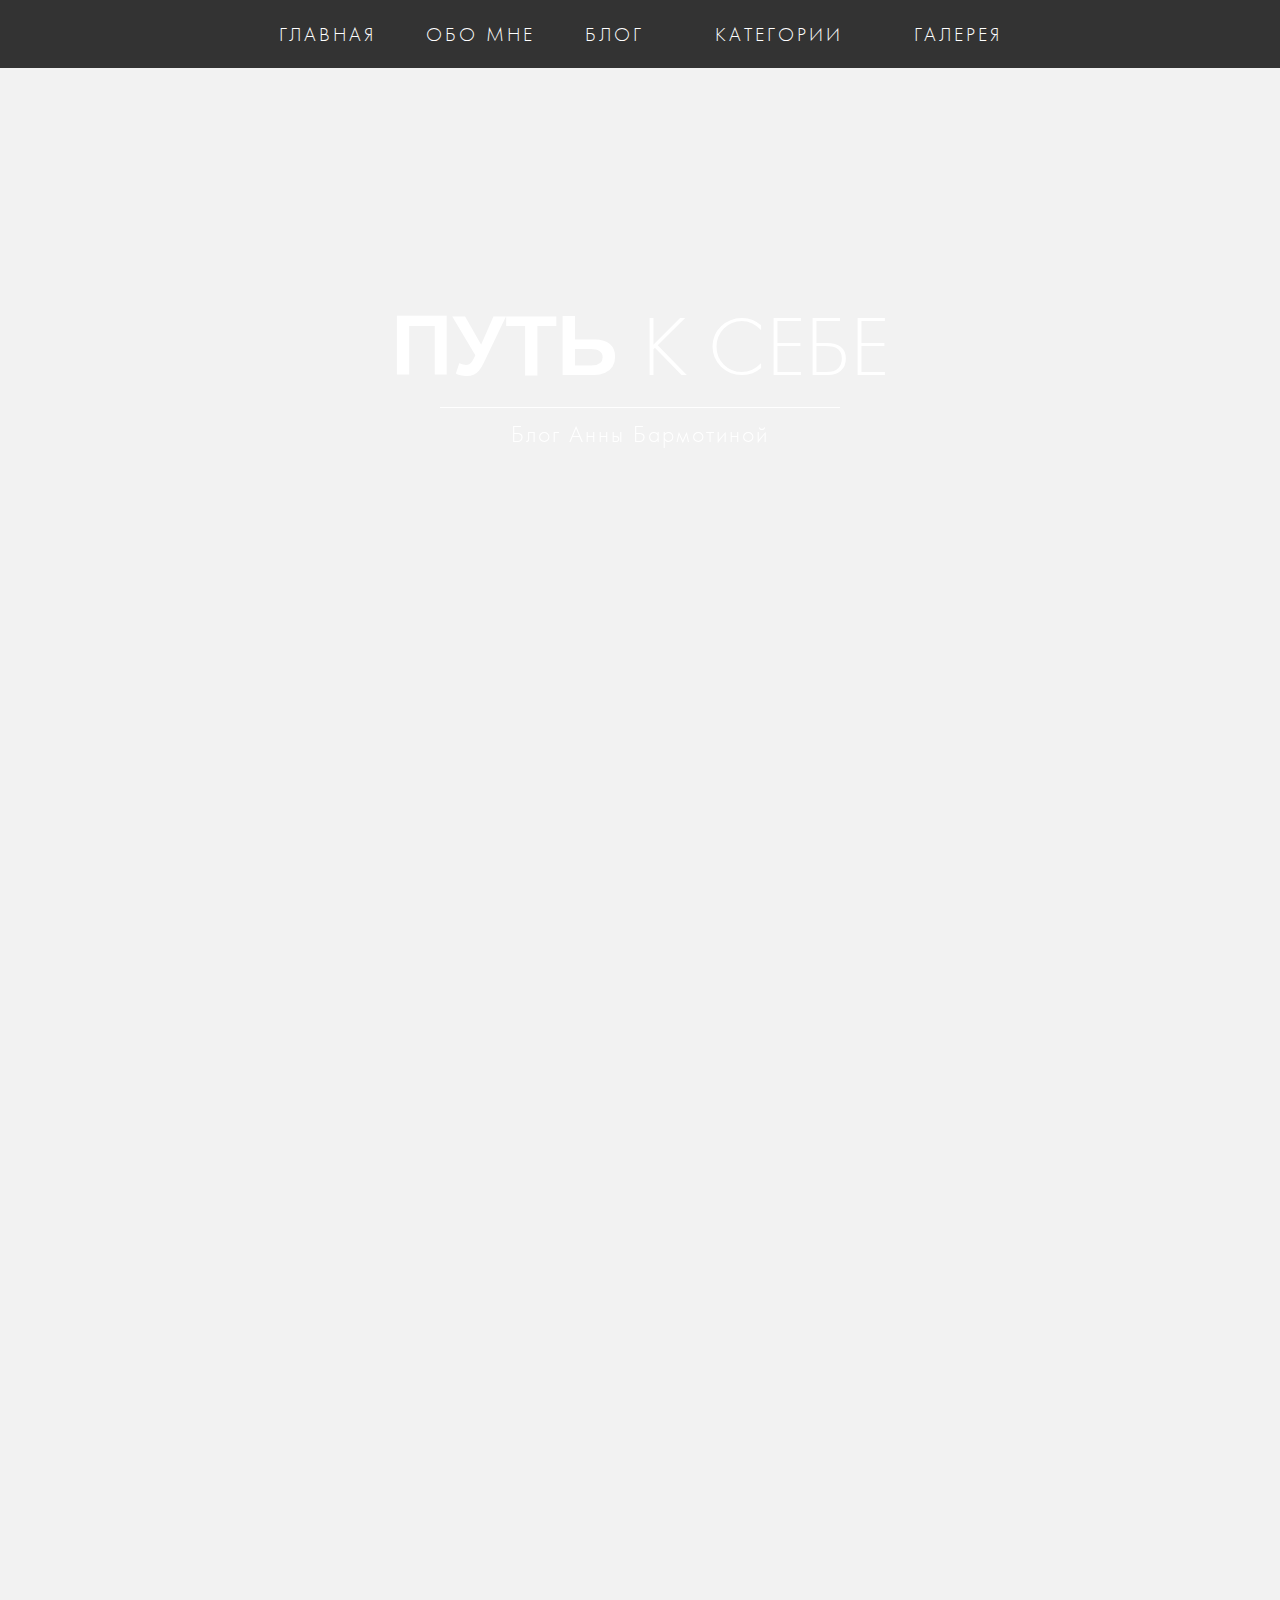
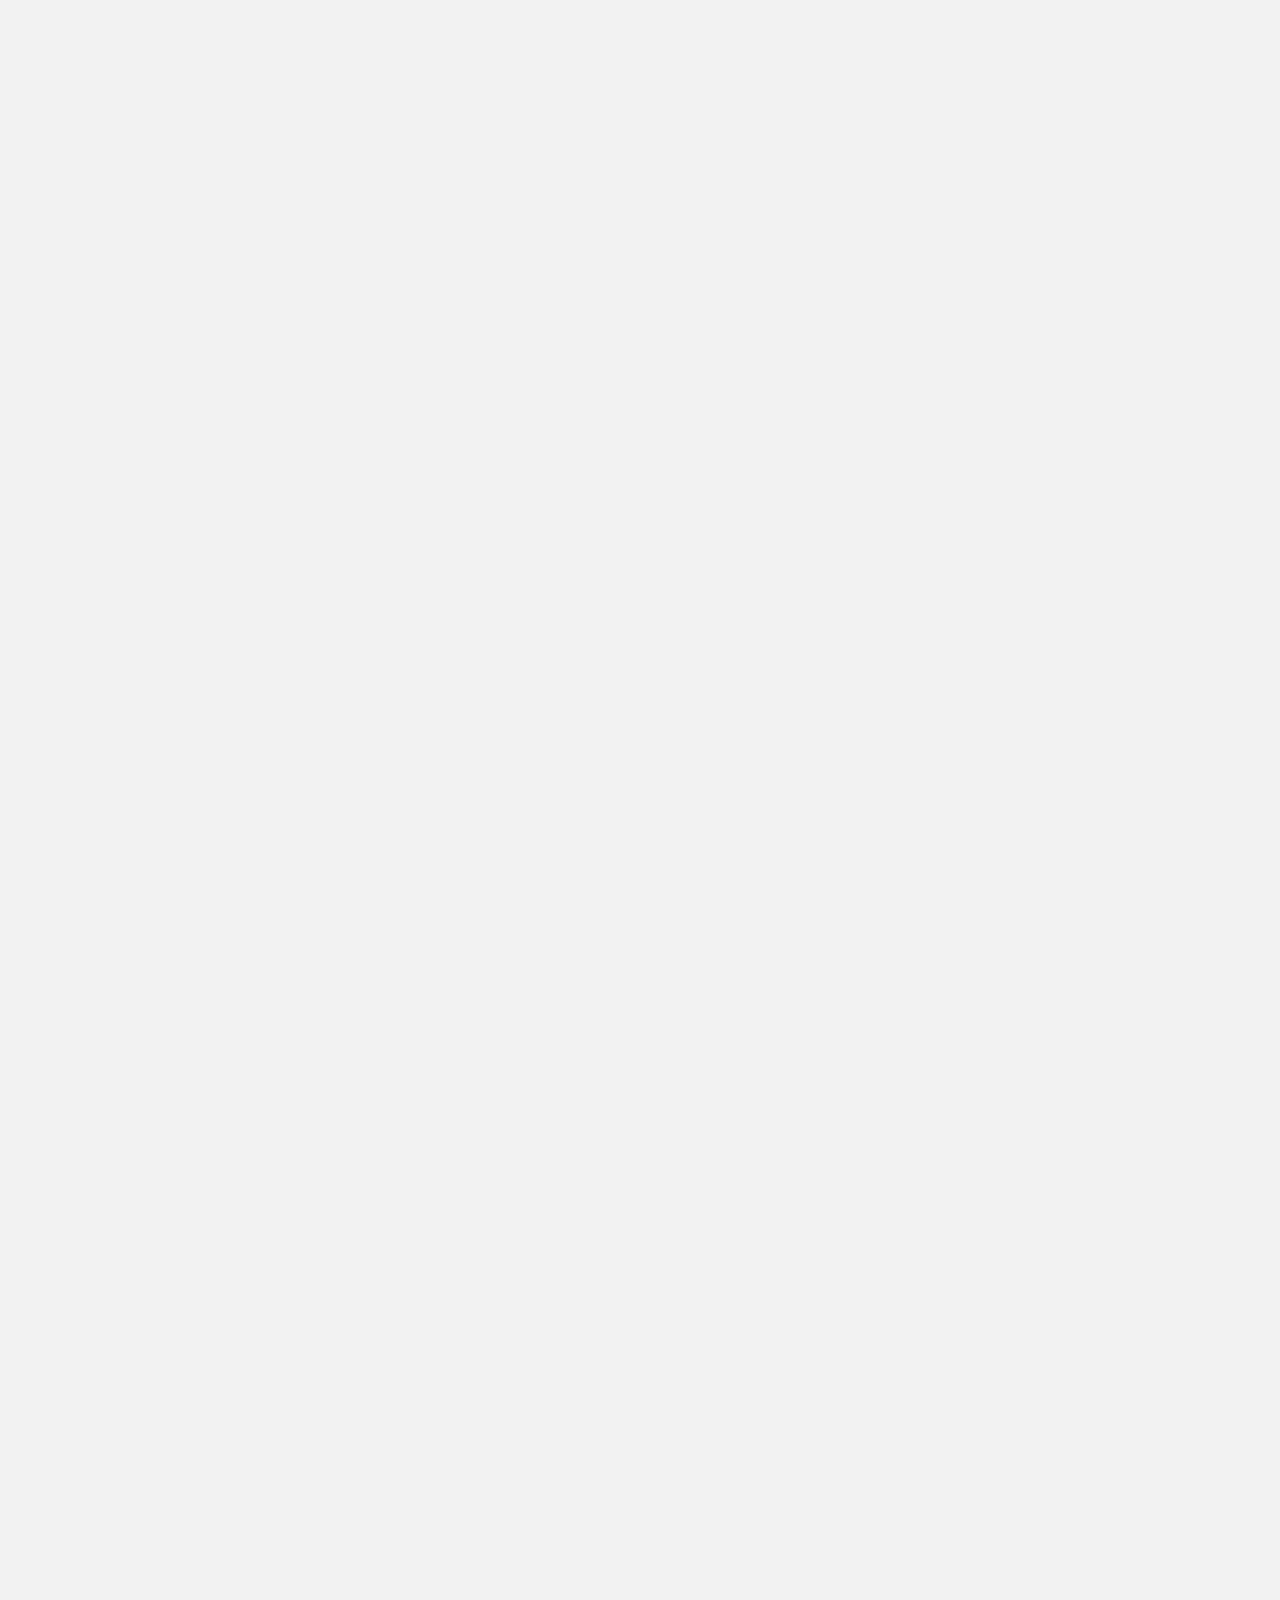
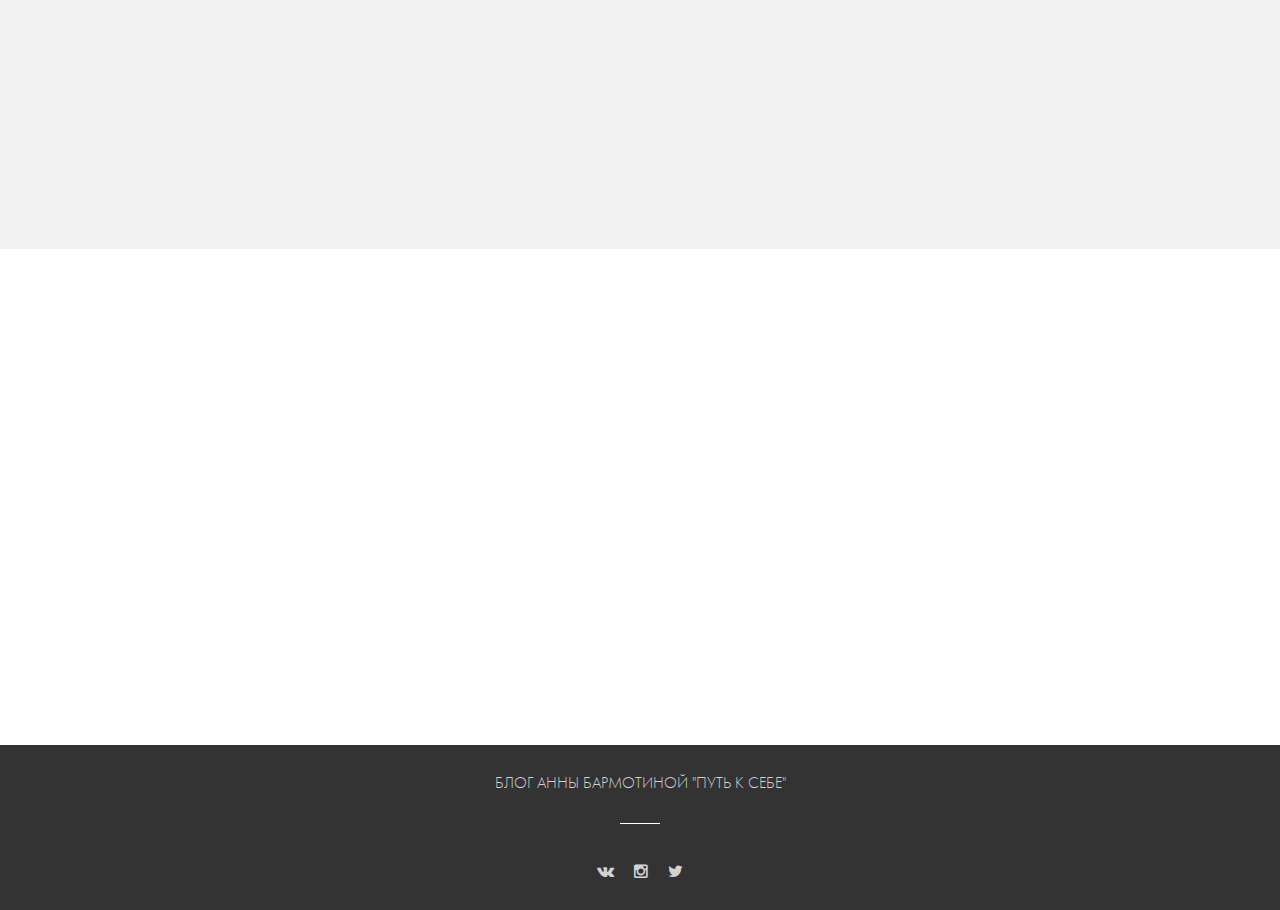
==== index.html @ 94f020ed "first" ====
<!DOCTYPE html>
<html>
<head>
    <title>RealEstate</title>
    <meta charset="utf-8">
    <meta name="viewport" content="width=device-width, initial-scale=1, maximum-scale=1">  
    <link href="stylesheets/styles.css" rel="stylesheet" media="screen"> 
    <link href="stylesheets/screen.css" rel="stylesheet" media="screen">  
    <link href="stylesheets/animate.css" rel="stylesheet" media="screen">
    <link href="stylesheets/font-awesome.min.css" rel="stylesheet" media="screen">
    <script src="javascripts/bootstrap.min.js"></script>
    <script src="http://ajax.googleapis.com/ajax/libs/jquery/1.7.2/jquery.min.js" type="text/javascript"></script>
    <script src="javascripts/wow.min.js" type="text/javascript"></script>
    <script>new WOW().init();</script>
</head>
    <body>
    <div>
        <ul class="slideshow">
            <li class="slideshow__slide" ><span>Изображаение 01</span></li>
            <li class="slideshow__slide" ><span>Изображаение 02</span></li>
            <li class="slideshow__slide" ><span>Изображаение 03</span></li>
        </ul>  
        <div class="intro">
            <p class="intro__siteName"><span>Путь </span> к себе</p>
            <div class="line"></div>
            <p class="intro__title">Блог Анны Бармотиной</p>   
            <div class="mainMenuWrap">
                <ul class="mainMenu">
                <li class="mainMenu__item"><a href="#">Главная</a></li>
                <li class="mainMenu__item"><a href="pages/about.html">Обо мне</a></li>
                <li class="mainMenu__item"><a href="pages/Blog.html">Блог</a></li>
                <li class="mainMenu__item"><a href="pages/Categories.html">Категории</a>
                    <ul>
                        <li><a href="#">Фильмы</a></li>
                        <li><a href="#">Стихотворения</a></li>
                        <li><a href="#">Размышления</a></li>
                    </ul>
                </li>
                <li class="mainMenu__item"><a href="#">Галерея</a></li>
            </ul>
            </div>  
        </div>   
    </div>

    <div class="container">
        <div class = "offset"></div>
        <div class="row">
            <div class="col-md-12 ">
                <div class="postWrap wow fadeInUp effect1">
                   <div class="post">
                        <div class = "post__category"><a  href="">Фильмы</a></div> 
                        <h1 class="post__title">Близость</h1>   
                    </div>
                    <div class = "post__img"> <a href="#"><img src="images/img1.jpg" alt=""></a></div>  
                     <div class="post__preview">
                        <p>Близость.</p></br>
                        <p>Смотря на Натали Портман, вижу себя. Но фильм немного не об этом.</p></br>
                        <p>Четыре человека, пары, любовники. Никак не могут определиться и понять, а что от жизни нужно каждому. Кто кого любит, кто кого хочет.Все эти до боли смешанные чувства, потерянность. И такая большая глупость. </p>
                    </div>
                    <div class = "post__infowrap">
                       <div class ="post__info">
                            <p> <i class="fa fa-user "></i> Анна Бармотина</p>
                        </div>
                        <div class ="post__info">
                            <p> <i class="fa fa-calendar "></i> 4 апреля 2015</p>
                        </div>
                        <div class ="post__info">
                            <p> <i class="fa fa-comment-o "></i> 0 коментариев</p>
                        </div>
                        <div class="post__moreBtn">
                            <a href="#">Продолжение <i class="fa fa-arrow-circle-o-right"></i></a> 
                        </div>  
                    </div>
                    
                </div>
            </div>
        </div>
        <div class="row">
            <div class="col-md-12 ">
                <div class="postWrap wow fadeInUp effect1">
                   <div class="post">
                        <div class = "post__category"><a  href="">Фильмы</a></div> 
                        <h1 class="post__title">Виноваты звезды</h1>   
                    </div>
                    <div class = "post__img"> <a href="#"><img src="images/img2.jpg" alt=""></a></div>  
                     <div class="post__preview">
                        <p>Этот фильм, чтобы захлебнуться. От счастья, радости и слёз. </p></br>
                        <p>Очень редко за последнее время мне попадаются именно такие фильмы. Чтобы с огромной душой. Чтобы ты их каждый раз пересматривал взахлёб. «Виноваты звёзды» именно такой фильм.</p></br>                        
                    </div>
                    <div class = "post__infowrap">
                       <div class ="post__info">
                            <p> <i class="fa fa-user "></i> Анна Бармотина</p>
                        </div>
                        <div class ="post__info">
                            <p> <i class="fa fa-calendar "></i> 31 марта 2015</p>
                        </div>
                        <div class ="post__info">
                            <p> <i class="fa fa-comment-o "></i> 0 коментариев</p>
                        </div>
                        <div class="post__moreBtn">
                            <a href="#">Продолжение <i class="fa fa-arrow-circle-o-right"></i></a> 
                        </div>  
                    </div>
                    
                </div>
            </div>
        </div>

        <div class="row">
            <div class="col-md-6  ">
                <div class="postWrap wow fadeInLeft effect1">
                   <div class="post">
                        <div class = "post__category"><a  href="">Фильмы</a></div> 
                        <h1 class="post__title">На гребне волны</h1>   
                    </div>
                    <div class = "post__img"> <a href="#"><img class = "post__img_small" src="images/img3.jpg" alt=""></a></div>  
                     <div class="post__preview">
                        <p>Этот фильм мы пересматривали уже второй раз, хотя прошло очень мало времени с того момента, как мы ходили на него в кино. Но он так запал в душу.</p></br> 
                        <p>«На гребне волны».</p></br>                        
                    </div>
                    <div class = "post__infowrap">
                        <div class ="post__info">
                            <p> <i class="fa fa-calendar "></i> 29 марта 2015</p>
                        </div>
                        <div class="post__moreBtn">
                            <a href="#">Продолжение <i class="fa fa-arrow-circle-o-right"></i></a> 
                        </div> 
                    </div>
                    
                </div>
            </div>
            <div class="col-md-6 ">
                <div class="postWrap wow fadeInRight effect1">
                   <div class="post">
                        <div class = "post__category"><a  href="">Размышления</a></div> 
                        <h1 class="post__title">-</h1>   
                    </div>
                    <div class = "post__img"> <a href="#"><img class = "post__img_small" src="images/img4.jpg" alt=""></a></div>  
                     <div class="post__preview">
                        <p>Как можно жить и захлёбываться в этой грёбаной жизни? Как это может уложиться в голове?</p></br>
                        <p>Я сижу, и меня разрывает на части. Я на взводе. И меня могут выдать только бешеные глаза и трясущиеся руки. Не могу ни спать, ни просто сидеть на месте. Просто рвёт на части. </p></br>               
                    </div>
                    <div class = "post__infowrap">
                        <div class ="post__info">
                            <p> <i class="fa fa-calendar "></i> 28 марта 2015</p>
                        </div> 

                        <div class="post__moreBtn">
                            <a href="#">Продолжение <i class="fa fa-arrow-circle-o-right"></i></a> 
                        </div> 
                    </div>
                    
                </div>
            </div>
        </div>   
    </div>
    <div class="container-fluid">
        <div class="row" id = "sectionWhite">
            <div class ="section">
                <div class="col-md-3 col-sm-6 col-xs-12  wow fadeInUp" >
                    <div class="categories rightBrder">
                        <h3 class="title">категории</h3>
                        <ul>
                            <li class="categories__category"><a href="3">Фильмы</a></li>
                            <li class="categories__category"><a href="3">Стихотворения</a></li>
                            <li class="categories__category"><a href="3">Размышления</a></li>
                        </ul>
                        <div class="line line_grey"></div>
                        <div class="Wrap">
                             <h3 class="title">Поиск</h3>
                            <form action="" method="post" class = "search">
                                <input type="search" name="" placeholder="Search.." class="search__input" />
                                <button class="search__submit"><i class="fa fa-search"></i></p></button>
                            </form>
                        </div>  
                    </div>
                </div>
                <div class="col-md-3 col-sm-6 col-xs-12  wow fadeInUp" data-wow-delay=".1s">
                    <div class="otherPosts rightBrder ">
                        <h3 class="title">Популярные</h3>
                            <ul>
                                <li class="otherPosts__desc"><a href="#">
                                    <div class = "otherPosts__img"><img  src="images/img1.jpg" alt=""></div>
                                    Близость
                                </a></li>
                                <li class="otherPosts__desc"><a href="#">
                                   <div class = "otherPosts__img"> <img  src="images/img3.jpg" alt=""></div>
                                    на гребне волны
                                </a></li>
                            </ul>
                        </div>               
                </div>
                <div class="col-md-3 col-sm-6 col-xs-12  wow fadeInUp" data-wow-delay=".2s">
                    <div class="otherPosts rightBrder">
                        <h3 class="title">Предыдущие</h3>
                            <ul>
                                <li class="otherPosts__desc"><a href="#">
                                    <div class = "otherPosts__img"><img  src="images/img2.jpg" alt=""></div>
                                    Виноваты звезды
                                </a></li>
                                <li class="otherPosts__desc"><a href="#">
                                   <div class = "otherPosts__img"> <img  src="images/img4.jpg" alt=""></div>
                                    -
                                </a></li>
                            </ul>
                        </div>               
                </div>
                <div class="col-md-3 col-sm-6 col-xs-12  wow fadeInUp" data-wow-delay=".3s">
                    <div class="Wrap">
                        <h3 class="title">Теги</h3>
                        <div class="tag"><a href="#">#фильмы</a> </div>
                        <div class="tag"><a href="#">#рецензии </a></div>
                        <div class="tag"><a href="#">#Заболоцкий</a> </div>
                        <div class="tag"><a href="#">#поэзия </a></div>
                        <div class="tag"><a href="#">#стихи </a></div>
                        <div class="tag"><a href="#">#книги </a></div>
                        <div class="tag"><a href="#">#близость </a></div>
                        <div class="tag"><a href="#">#нагребневолны</a> </div>
                        <div class="tag"><a href="#">#виноватызвезды </a></div>
                        <div class="tag"><a href="#">#размышления </a></div>
                        <div class="tag"><a href="#">#жизнь </a></div>
                        <div class="tag"><a href="#">#отношения </a></div>
                    </div>
                </div>
            </div>              
        </div>  
        <div class="row" id="sectionDark">
            <div class="section">
                <div class="col-md-12">
                    <div class="social">
                        
                        <p>Блог Анны Бармотиной "Путь к себе"</p>
                        <div class="line line_small"></div>
                        <div class = "social__iconWrap">                        
                            <div class="social__icon">
                            <a href=""><i class="fa fa-vk"></i></a>
                        </div>
                        <div class="social__icon">
                            <a href=""><i class="fa fa-instagram"></i></a>
                        </div>
                        <div class="social__icon">
                           <a href=""> <i class="fa fa-twitter"></i></a>
                        </div>
                        </div>

                    </div>
                </div>
            </div>
        </div>       
    </div>
    <script src="javascripts/slider.js" type="text/javascript"></script>
    <!--<script src="javascripts/demo.js" type="text/javascript"></script>-->
    
</body>
---- stylesheets/screen.css ----
@charset "UTF-8";
/* line 5, C:/Ruby22-x64/lib/ruby/gems/2.2.0/gems/compass-core-1.0.3/stylesheets/compass/reset/_utilities.scss */
html, body, div, span, applet, object, iframe,
h1, h2, h3, h4, h5, h6, p, blockquote, pre,
a, abbr, acronym, address, big, cite, code,
del, dfn, em, img, ins, kbd, q, s, samp,
small, strike, strong, sub, sup, tt, var,
b, u, i, center,
dl, dt, dd, ol, ul, li,
fieldset, form, label, legend,
table, caption, tbody, tfoot, thead, tr, th, td,
article, aside, canvas, details, embed,
figure, figcaption, footer, header, hgroup,
menu, nav, output, ruby, section, summary,
time, mark, audio, video {
  margin: 0;
  padding: 0;
  border: 0;
  font: inherit;
  font-size: 100%;
  vertical-align: baseline;
}

/* line 22, C:/Ruby22-x64/lib/ruby/gems/2.2.0/gems/compass-core-1.0.3/stylesheets/compass/reset/_utilities.scss */
html {
  line-height: 1;
}

/* line 24, C:/Ruby22-x64/lib/ruby/gems/2.2.0/gems/compass-core-1.0.3/stylesheets/compass/reset/_utilities.scss */
ol, ul {
  list-style: none;
}

/* line 26, C:/Ruby22-x64/lib/ruby/gems/2.2.0/gems/compass-core-1.0.3/stylesheets/compass/reset/_utilities.scss */
table {
  border-collapse: collapse;
  border-spacing: 0;
}

/* line 28, C:/Ruby22-x64/lib/ruby/gems/2.2.0/gems/compass-core-1.0.3/stylesheets/compass/reset/_utilities.scss */
caption, th, td {
  text-align: left;
  font-weight: normal;
  vertical-align: middle;
}

/* line 30, C:/Ruby22-x64/lib/ruby/gems/2.2.0/gems/compass-core-1.0.3/stylesheets/compass/reset/_utilities.scss */
q, blockquote {
  quotes: none;
}
/* line 103, C:/Ruby22-x64/lib/ruby/gems/2.2.0/gems/compass-core-1.0.3/stylesheets/compass/reset/_utilities.scss */
q:before, q:after, blockquote:before, blockquote:after {
  content: "";
  content: none;
}

/* line 32, C:/Ruby22-x64/lib/ruby/gems/2.2.0/gems/compass-core-1.0.3/stylesheets/compass/reset/_utilities.scss */
a img {
  border: none;
}

/* line 116, C:/Ruby22-x64/lib/ruby/gems/2.2.0/gems/compass-core-1.0.3/stylesheets/compass/reset/_utilities.scss */
article, aside, details, figcaption, figure, footer, header, hgroup, main, menu, nav, section, summary {
  display: block;
}

/* line 2, ../sass/screen.scss */
*:focus {
  outline: none;
}

@font-face {
  font-family: Raleway;
  src: url(../fonts/ofont.ru_Raleway.ttf);
}
/* line 10, ../sass/screen.scss */
html, body {
  height: 100%;
  font-family: Raleway;
  background-color: #f2f2f2;
  background-repeat: repeat;
}

/* line 19, ../sass/screen.scss */
.slideshow {
  width: 100%;
  height: 100%;
  top: 0px;
  left: 0px;
  z-index: 0;
}
/* line 25, ../sass/screen.scss */
.slideshow__slide {
  width: 100%;
  height: 100%;
  position: absolute;
  top: 0px;
  left: 0px;
  color: transparent;
  background-size: cover;
  background-position: 50% 50%;
  background-repeat: none;
  opacity: 0;
  z-index: 0;
  -webkit-backface-visibility: hidden;
  -webkit-animation: imageAnimation 24s linear infinite 0s;
  -moz-animation: imageAnimation 24s linear infinite 0s;
  -o-animation: imageAnimation 24s linear infinite 0s;
  -ms-animation: imageAnimation 24s linear infinite 0s;
  animation: imageAnimation 24s linear infinite 0s;
}
/* line 43, ../sass/screen.scss */
.slideshow__slide:nth-child(1) {
  background-image: url(../images/ava.jpg);
}
/* line 46, ../sass/screen.scss */
.slideshow__slide:nth-child(2) {
  background-image: url(../images/slide-2.jpg);
  -webkit-animation-delay: 8s;
  -moz-animation-delay: 8s;
  -o-animation-delay: 8s;
  -ms-animation-delay: 8s;
  animation-delay: 8s;
}
/* line 54, ../sass/screen.scss */
.slideshow__slide:nth-child(3) {
  background-image: url(../images/slide-3.jpg);
  -webkit-animation-delay: 16s;
  -moz-animation-delay: 16s;
  -ms-animation-delay: 16s;
  -o-animation-delay: 16s;
  animation-delay: 16s;
}

/* line 65, ../sass/screen.scss */
.intro {
  text-align: center;
  position: absolute;
  color: #fff;
  width: 100%;
}
/* line 70, ../sass/screen.scss */
.intro__siteName {
  font-size: 85px;
  margin: 15px auto;
  text-transform: uppercase;
}
/* line 74, ../sass/screen.scss */
.intro__siteName span {
  font-family: arial;
  font-weight: bold;
}
/* line 80, ../sass/screen.scss */
.intro__title {
  font-size: 24px;
  letter-spacing: 2px;
  margin: 15px auto;
}

/* line 87, ../sass/screen.scss */
.line {
  background-color: #fff;
  height: 1px;
  width: 90%;
  max-width: 400px;
  margin: 10px auto;
}
/* line 93, ../sass/screen.scss */
.line_grey {
  background-color: #d3d3d3;
  margin: 40px auto 25px auto;
}
/* line 97, ../sass/screen.scss */
.line_small {
  width: 40px;
  margin: 32px auto 0px auto;
}

/* line 103, ../sass/screen.scss */
.mainMenuWrap {
  margin-top: 100px;
  width: 100%;
  z-index: 2;
  text-align: center;
  transition: background-color .3s linear;
}

/* line 110, ../sass/screen.scss */
.mainMenu {
  text-transform: uppercase;
  display: inline-block;
  font-size: 20px;
  text-align: center;
  line-height: 50px;
  max-height: 65px;
}
/* line 118, ../sass/screen.scss */
.mainMenu a {
  text-decoration: none;
  display: inline-block;
  position: relative;
}
/* line 123, ../sass/screen.scss */
.mainMenu__item {
  float: left;
  padding: 10px 15px;
  letter-spacing: 3px;
  margin: 0 10px;
  max-height: 65px;
}
/* line 129, ../sass/screen.scss */
.mainMenu__item a {
  color: #fff;
  text-decoration: none;
}
/* line 132, ../sass/screen.scss */
.mainMenu__item a:hover {
  color: #82c8c4;
}
/* line 136, ../sass/screen.scss */
.mainMenu__item ul {
  background: #333333;
  transition: all .3s ease-in-out;
  visibility: hidden;
  padding: 10px;
  text-align: center;
  font-size: 12px;
  text-transform: uppercase;
  min-width: 170px;
  font-family: Raleway;
}
/* line 146, ../sass/screen.scss */
.mainMenu__item ul li {
  position: relative;
  left: 0;
  float: none;
  height: auto;
}
/* line 153, ../sass/screen.scss */
.mainMenu__item:hover > ul {
  opacity: 1;
  visibility: visible;
  margin: 0;
  z-index: 11;
}
/* line 161, ../sass/screen.scss */
.mainMenu__active a {
  color: #2fa49d;
}

/* ╨Р╨╜╨╕╨╝╨░╤Ж╨╕╨╕ ╨┤╨╗╤П ╤Б╨╗╨░╨╣╨┤╤И╨╛╤Г */
@-webkit-keyframes imageAnimation {
  0% {
    opacity: 0;
    -webkit-animation-timing-function: ease-in;
  }
  4% {
    opacity: 1;
    -webkit-animation-timing-function: ease-out;
  }
  50% {
    opacity: 1;
  }
  75% {
    opacity: 0;
  }
  100% {
    opacity: 0;
  }
}
@-moz-keyframes imageAnimation {
  0% {
    opacity: 0;
    -moz-animation-timing-function: ease-in;
  }
  4% {
    opacity: 1;
    -moz-animation-timing-function: ease-out;
  }
  50% {
    opacity: 1;
  }
  75% {
    opacity: 0;
  }
  100% {
    opacity: 0;
  }
}
@-o-keyframes imageAnimation {
  0% {
    opacity: 0;
    -o-animation-timing-function: ease-in;
  }
  4% {
    opacity: 1;
    -o-animation-timing-function: ease-out;
  }
  50% {
    opacity: 1;
  }
  75% {
    opacity: 0;
  }
  100% {
    opacity: 0;
  }
}
@-ms-keyframes imageAnimation {
  0% {
    opacity: 0;
    -ms-animation-timing-function: ease-in;
  }
  4% {
    opacity: 1;
    -ms-animation-timing-function: ease-out;
  }
  50% {
    opacity: 1;
  }
  75% {
    opacity: 0;
  }
  100% {
    opacity: 0;
  }
}
@keyframes imageAnimation {
  0% {
    opacity: 0;
    animation-timing-function: ease-in;
  }
  4% {
    opacity: 1;
    animation-timing-function: ease-out;
  }
  40% {
    opacity: 1;
  }
  45% {
    opacity: 0;
  }
  100% {
    opacity: 0;
  }
}
/* line 219, ../sass/screen.scss */
.postWrap {
  background-color: #fff;
  color: #333;
  margin-top: 20px;
  height: 100%;
  margin-bottom: 20px;
}

/* line 227, ../sass/screen.scss */
.post {
  text-align: center;
}
/* line 229, ../sass/screen.scss */
.post__category {
  text-transform: uppercase;
  color: #2fa49d;
  letter-spacing: 2px;
  font-size: 14px;
  line-height: 49px;
  display: table;
  margin: 15px auto;
  position: relative;
  padding-top: 10px;
}
/* line 239, ../sass/screen.scss */
.post__category a {
  color: #2fa49d;
  text-decoration: none;
  font-weight: 900;
  transition: color .3s linear;
  padding: 0 20px;
}
/* line 245, ../sass/screen.scss */
.post__category a:hover {
  color: #333333;
}
/* line 250, ../sass/screen.scss */
.post__category:before, .post__category:after {
  content: '';
  border-top: 1px solid #d9d8d8;
  width: 100%;
  max-width: 90px;
  position: absolute;
  top: 50%;
}
/* line 258, ../sass/screen.scss */
.post__category:before {
  right: 100%;
}
/* line 259, ../sass/screen.scss */
.post__category:after {
  left: 100%;
}
/* line 261, ../sass/screen.scss */
.post__title {
  text-align: center;
  color: #333333;
  font-size: 40px;
  text-transform: uppercase;
  letter-spacing: 2px;
  margin: 15px auto;
}
/* line 270, ../sass/screen.scss */
.post__img {
  width: 100%;
  max-height: 550px;
  margin: 10px auto;
  overflow: hidden;
}
/* line 275, ../sass/screen.scss */
.post__img_small {
  height: 300px;
}
/* line 278, ../sass/screen.scss */
.post__img img {
  object-fit: cover;
  width: 100%;
  -moz-transition: all 1s ease-out;
  -o-transition: all 1s ease-out;
  -webkit-transition: all 1s ease-out;
}
/* line 284, ../sass/screen.scss */
.post__img img:hover {
  -webkit-transform: scale(1.1);
  -moz-transform: scale(1.1);
  -o-transform: scale(1.1);
}
/* line 291, ../sass/screen.scss */
.post__text, .post__preview {
  margin: 15px auto;
  padding: 15px;
  font-family: arial;
  line-height: 20px;
  letter-spacing: 1px;
  text-align: justify;
}
/* line 300, ../sass/screen.scss */
.post__preview {
  border-bottom: 1px solid #D3d3d3;
  max-height: 140px;
  overflow: hidden;
}
/* line 305, ../sass/screen.scss */
.post__info, .post__moreBtn {
  margin: 0 10px 10px;
  padding: 10px;
  color: #2fa49d;
  text-transform: uppercase;
  font-size: 16px;
  display: inline-block;
  font-family: arial;
  text-align: center;
}
/* line 314, ../sass/screen.scss */
.post__info_icon, .post__moreBtn_icon {
  float: left;
}
/* line 318, ../sass/screen.scss */
.post__moreBtn {
  float: right;
}
/* line 320, ../sass/screen.scss */
.post__moreBtn a {
  color: #333;
  transition: all .3s linear;
  text-decoration: none;
}
/* line 324, ../sass/screen.scss */
.post__moreBtn a:hover {
  color: #2fa49d;
}

/* line 331, ../sass/screen.scss */
#sectionWhite {
  background-color: #fff;
}

/* line 334, ../sass/screen.scss */
#sectionDark {
  background-color: #333;
}

/* line 337, ../sass/screen.scss */
.section {
  width: 100%;
  max-width: 1127px;
  margin: 0 auto;
  overflow: hidden;
}

/* line 344, ../sass/screen.scss */
.title {
  color: #333;
  font-size: 24px;
  padding: 10px;
  text-align: center;
  font-size: 24px;
  text-transform: uppercase;
}

/* line 352, ../sass/screen.scss */
.categories {
  font-size: 16px;
  text-transform: uppercase;
  letter-spacing: 1px;
  padding: 15px;
  margin: 20px auto;
}
/* line 359, ../sass/screen.scss */
.categories__category {
  text-align: center;
  padding: 5px 0 5px 15px;
  padding: 10px;
}
/* line 363, ../sass/screen.scss */
.categories__category a {
  color: #2fa49d;
  text-decoration: none;
}
/* line 367, ../sass/screen.scss */
.categories__category a:hover {
  color: #333;
}

/* line 374, ../sass/screen.scss */
.otherPosts {
  font-size: 16px;
  text-transform: uppercase;
  letter-spacing: 1px;
  padding: 15px 15px 15px 0;
  color: #333;
  margin: 20px auto;
}
/* line 381, ../sass/screen.scss */
.otherPosts__img {
  height: 120px;
  overflow: hidden;
  margin: 10px auto;
}
/* line 385, ../sass/screen.scss */
.otherPosts__img img {
  height: 120px;
  object-fit: cover;
  width: 100%;
  -moz-transition: all 1s ease-out;
  -o-transition: all 1s ease-out;
  -webkit-transition: all 1s ease-out;
}
/* line 392, ../sass/screen.scss */
.otherPosts__img img:hover {
  -webkit-transform: scale(1.1);
  -moz-transform: scale(1.1);
  -o-transform: scale(1.1);
}
/* line 400, ../sass/screen.scss */
.otherPosts__desc {
  margin: 10px auto;
  padding: 10px;
}
/* line 403, ../sass/screen.scss */
.otherPosts__desc a {
  font-family: arial;
  color: #333;
  text-decoration: none;
}
/* line 407, ../sass/screen.scss */
.otherPosts__desc a:hover {
  color: #2fa49d;
}

/* line 414, ../sass/screen.scss */
.rightBrder {
  border-right: 1px solid #d3d3d3;
  margin-right: -15px;
}

/* line 418, ../sass/screen.scss */
.Wrap {
  margin-top: 20px;
  padding: 15px 0;
}

/* line 423, ../sass/screen.scss */
.search {
  margin: 10px auto;
  height: 52px;
  border: 1px solid #2fa49d;
  max-width: 250px;
}
/* line 428, ../sass/screen.scss */
.search__input {
  border: none;
  height: 30px;
  margin: 10px 0 10px 10px;
  padding-left: 5px;
  width: 67%;
}
/* line 435, ../sass/screen.scss */
.search__submit {
  font-size: 32px;
  vertical-align: middle;
  background-color: transparent;
  border: none;
  color: #2fa49d;
  transition: all .3s easy-in;
  width: 20%;
}
/* line 443, ../sass/screen.scss */
.search__submit:hover {
  color: #333;
}

/* line 449, ../sass/screen.scss */
.tag {
  border: 1px solid #2fa49d;
  font-size: 16px;
  text-transform: uppercase;
  float: left;
  padding: 15px 10px;
}
/* line 455, ../sass/screen.scss */
.tag a {
  color: #2fa49d;
  text-decoration: none;
}
/* line 458, ../sass/screen.scss */
.tag a:hover {
  color: #333;
}

/* line 464, ../sass/screen.scss */
.social {
  margin: 20px auto;
  padding: 10px;
  font-size: 16px;
  color: #d3d3d3;
  text-transform: uppercase;
  text-align: center;
}
/* line 471, ../sass/screen.scss */
.social__iconWrap {
  width: 107px;
  margin: 10px auto;
}
/* line 475, ../sass/screen.scss */
.social__icon {
  float: left;
  margin: 30px 10px;
}
/* line 478, ../sass/screen.scss */
.social__icon a {
  color: #d3d3d3;
  text-decoration: none;
}
/* line 481, ../sass/screen.scss */
.social__icon a:hover {
  color: #2fa49d;
}

/* line 488, ../sass/screen.scss */
.offset65 {
  height: 65px;
}

/* line 493, ../sass/screen.scss */
.about {
  margin: 15px;
  padding: 10px;
  color: #333;
  font-size: 19px;
  letter-spacing: 1px;
  line-height: 22px;
  text-align: justify;
}
/* line 501, ../sass/screen.scss */
.about__img {
  border: 1px solid #fff;
  border-radius: 200px;
  max-height: 400px;
  max-width: 400px;
  margin: 15px auto;
}
/* line 507, ../sass/screen.scss */
.about__img img {
  max-height: 300px;
}

/* line 514, ../sass/screen.scss */
.Mypagination {
  color: #fff;
  font-size: 19px;
  text-align: center;
}
/* line 519, ../sass/screen.scss */
.Mypagination__elem {
  width: 50px;
  height: 50px;
  background-color: #2fa49d;
  margin: 20px 5px;
  display: inline-block;
  transition: all .4s linear;
}
/* line 526, ../sass/screen.scss */
.Mypagination__elem_active {
  background-color: #333;
}
/* line 529, ../sass/screen.scss */
.Mypagination__elem a {
  line-height: 50px;
  text-decoration: none;
  color: #fff;
  background-color: transparent;
  border: none;
}
/* line 536, ../sass/screen.scss */
.Mypagination__elem:hover {
  background-color: #333;
}

@media screen and (max-width: 995px) {
  /* line 544, ../sass/screen.scss */
  .post__info, .post__moreBtn {
    font-size: 14px;
  }
}
@media screen and (max-width: 776px) {
  /* line 552, ../sass/screen.scss */
  .offset65 {
    height: 0px;
  }

  /* line 556, ../sass/screen.scss */
  .mainMenuWrap {
    visibility: hidden;
  }

  /* line 559, ../sass/screen.scss */
  .mainMenu {
    visibility: hidden;
  }
}
/* line 570, ../sass/screen.scss */
.effect1 {
  -webkit-box-shadow: 0 10px 6px -6px #777;
  -moz-box-shadow: 0 10px 6px -6px #777;
  box-shadow: 0 10px 6px -6px #777;
}
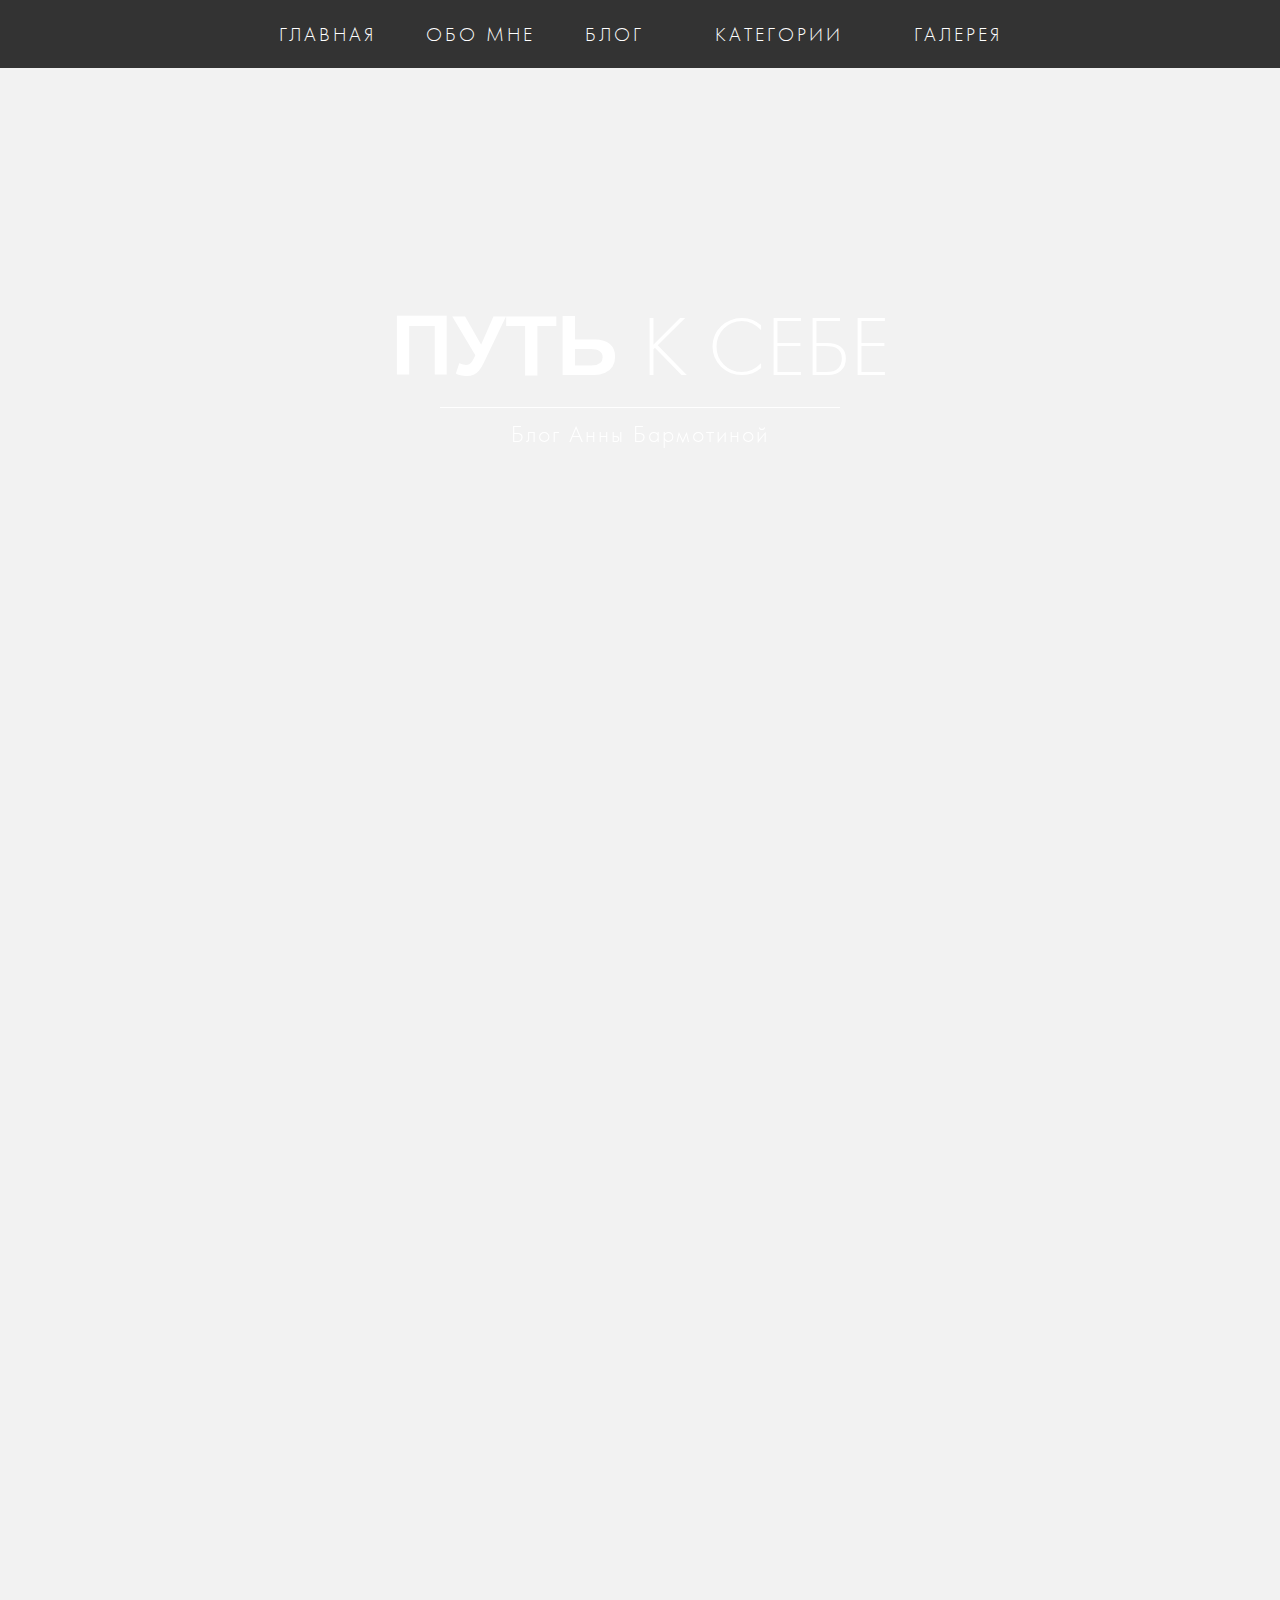
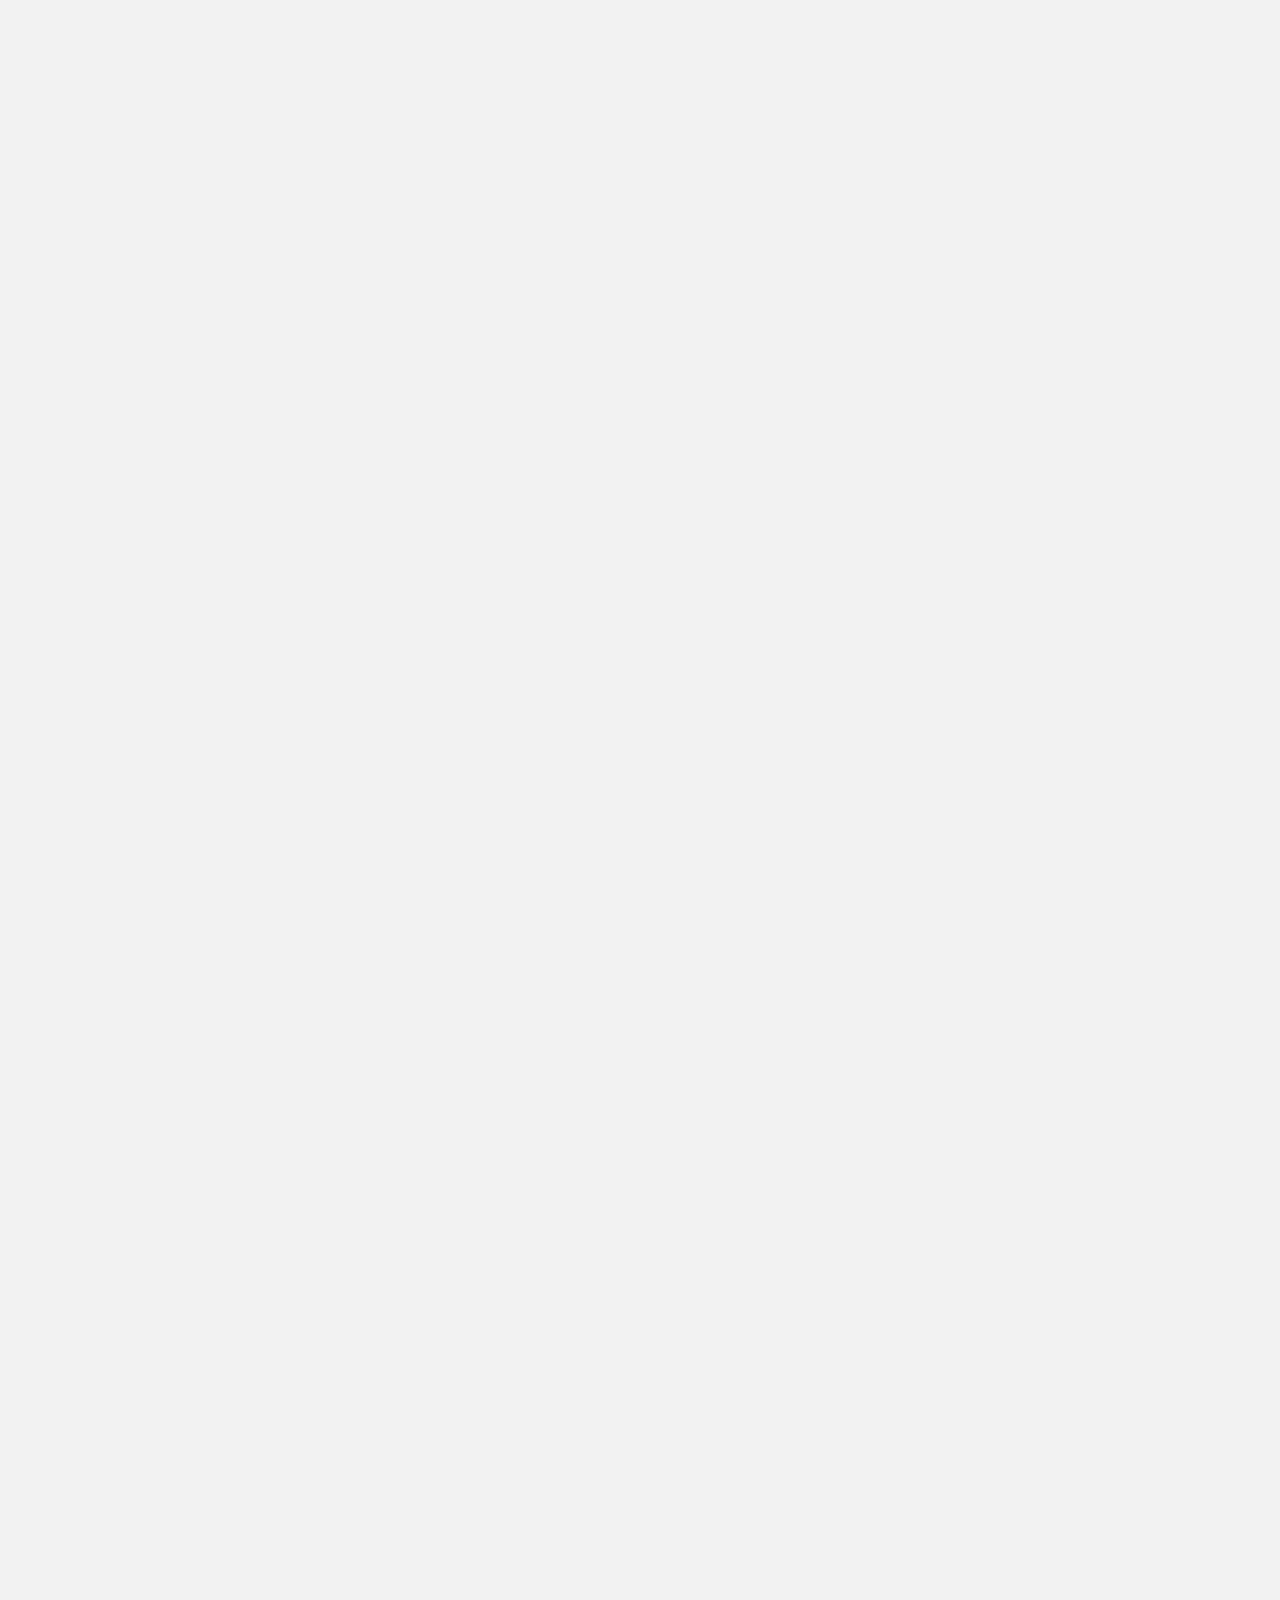
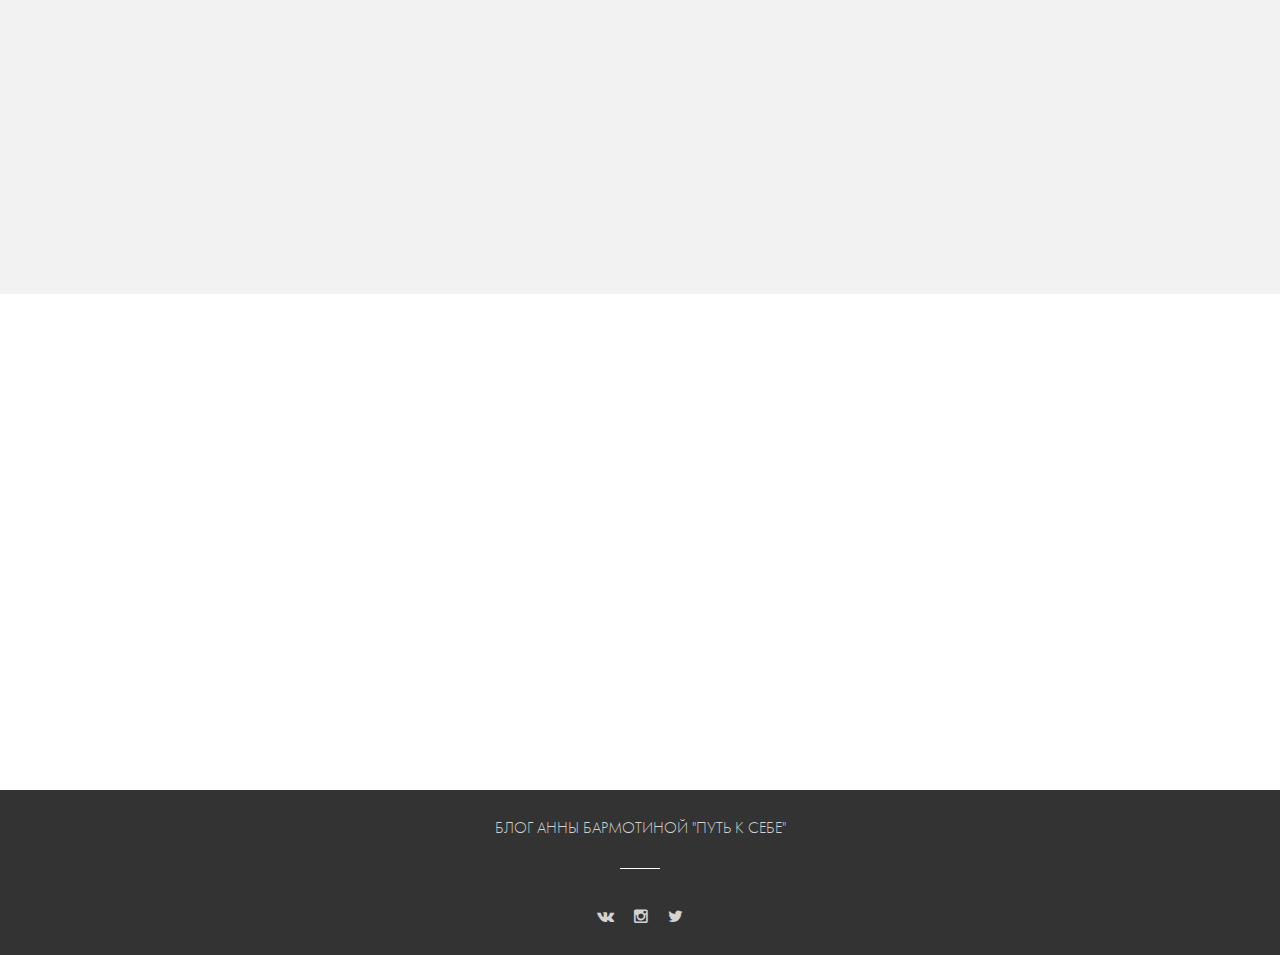
==== commit f3fed5b5: "galery" ====
--- a/index.html
+++ b/index.html
@@ -36,17 +36,16 @@
                         <li><a href="#">Размышления</a></li>
                     </ul>
                 </li>
-                <li class="mainMenu__item"><a href="#">Галерея</a></li>
+                <li class="mainMenu__item"><a href="pages/galery.html">Галерея</a></li>
             </ul>
             </div>  
         </div>   
     </div>
-
-    <div class="container">
-        <div class = "offset"></div>
+<div class = "offset"></div>
+    <div class="container" style = "overflow:hidden;"> 
         <div class="row">
             <div class="col-md-12 ">
-                <div class="postWrap wow fadeInUp effect1">
+                <div class="postWrap wow fadeInDown effect1"  data-wow-duration="1s" >
                    <div class="post">
                         <div class = "post__category"><a  href="">Фильмы</a></div> 
                         <h1 class="post__title">Близость</h1>   
@@ -75,9 +74,9 @@
                 </div>
             </div>
         </div>
-        <div class="row">
+        <div class="row" style = "overflow:hidden;">
             <div class="col-md-12 ">
-                <div class="postWrap wow fadeInUp effect1">
+                <div class="postWrap wow fadeInDown effect1" data-wow-duration="1s">
                    <div class="post">
                         <div class = "post__category"><a  href="">Фильмы</a></div> 
                         <h1 class="post__title">Виноваты звезды</h1>   
@@ -107,8 +106,8 @@
         </div>
 
         <div class="row">
-            <div class="col-md-6  ">
-                <div class="postWrap wow fadeInLeft effect1">
+            <div class="col-md-6 ">
+                <div class="postWrap wow fadeInLeft effect1" data-wow-duration="1s">
                    <div class="post">
                         <div class = "post__category"><a  href="">Фильмы</a></div> 
                         <h1 class="post__title">На гребне волны</h1>   
@@ -130,7 +129,7 @@
                 </div>
             </div>
             <div class="col-md-6 ">
-                <div class="postWrap wow fadeInRight effect1">
+                <div class="postWrap wow fadeInRight effect1" data-wow-duration="1s">
                    <div class="post">
                         <div class = "post__category"><a  href="">Размышления</a></div> 
                         <h1 class="post__title">-</h1>   
@@ -228,7 +227,7 @@
             <div class="section">
                 <div class="col-md-12">
                     <div class="social">
-                        
+     
                         <p>Блог Анны Бармотиной "Путь к себе"</p>
                         <div class="line line_small"></div>
                         <div class = "social__iconWrap">                        
--- a/stylesheets/screen.css
+++ b/stylesheets/screen.css
@@ -88,8 +88,9 @@
   top: 0px;
   left: 0px;
   z-index: 0;
-}
-/* line 25, ../sass/screen.scss */
+  overflow: hidden;
+}
+/* line 26, ../sass/screen.scss */
 .slideshow__slide {
   width: 100%;
   height: 100%;
@@ -109,11 +110,11 @@
   -ms-animation: imageAnimation 24s linear infinite 0s;
   animation: imageAnimation 24s linear infinite 0s;
 }
-/* line 43, ../sass/screen.scss */
+/* line 44, ../sass/screen.scss */
 .slideshow__slide:nth-child(1) {
   background-image: url(../images/ava.jpg);
 }
-/* line 46, ../sass/screen.scss */
+/* line 47, ../sass/screen.scss */
 .slideshow__slide:nth-child(2) {
   background-image: url(../images/slide-2.jpg);
   -webkit-animation-delay: 8s;
@@ -122,7 +123,7 @@
   -ms-animation-delay: 8s;
   animation-delay: 8s;
 }
-/* line 54, ../sass/screen.scss */
+/* line 55, ../sass/screen.scss */
 .slideshow__slide:nth-child(3) {
   background-image: url(../images/slide-3.jpg);
   -webkit-animation-delay: 16s;
@@ -132,32 +133,32 @@
   animation-delay: 16s;
 }
 
-/* line 65, ../sass/screen.scss */
+/* line 66, ../sass/screen.scss */
 .intro {
   text-align: center;
   position: absolute;
   color: #fff;
   width: 100%;
 }
-/* line 70, ../sass/screen.scss */
+/* line 71, ../sass/screen.scss */
 .intro__siteName {
   font-size: 85px;
   margin: 15px auto;
   text-transform: uppercase;
 }
-/* line 74, ../sass/screen.scss */
+/* line 75, ../sass/screen.scss */
 .intro__siteName span {
   font-family: arial;
   font-weight: bold;
 }
-/* line 80, ../sass/screen.scss */
+/* line 81, ../sass/screen.scss */
 .intro__title {
   font-size: 24px;
   letter-spacing: 2px;
   margin: 15px auto;
 }
 
-/* line 87, ../sass/screen.scss */
+/* line 88, ../sass/screen.scss */
 .line {
   background-color: #fff;
   height: 1px;
@@ -165,18 +166,18 @@
   max-width: 400px;
   margin: 10px auto;
 }
-/* line 93, ../sass/screen.scss */
+/* line 94, ../sass/screen.scss */
 .line_grey {
   background-color: #d3d3d3;
   margin: 40px auto 25px auto;
 }
-/* line 97, ../sass/screen.scss */
+/* line 98, ../sass/screen.scss */
 .line_small {
   width: 40px;
   margin: 32px auto 0px auto;
 }
 
-/* line 103, ../sass/screen.scss */
+/* line 104, ../sass/screen.scss */
 .mainMenuWrap {
   margin-top: 100px;
   width: 100%;
@@ -185,7 +186,7 @@
   transition: background-color .3s linear;
 }
 
-/* line 110, ../sass/screen.scss */
+/* line 111, ../sass/screen.scss */
 .mainMenu {
   text-transform: uppercase;
   display: inline-block;
@@ -194,13 +195,13 @@
   line-height: 50px;
   max-height: 65px;
 }
-/* line 118, ../sass/screen.scss */
+/* line 119, ../sass/screen.scss */
 .mainMenu a {
   text-decoration: none;
   display: inline-block;
   position: relative;
 }
-/* line 123, ../sass/screen.scss */
+/* line 124, ../sass/screen.scss */
 .mainMenu__item {
   float: left;
   padding: 10px 15px;
@@ -208,16 +209,16 @@
   margin: 0 10px;
   max-height: 65px;
 }
-/* line 129, ../sass/screen.scss */
+/* line 130, ../sass/screen.scss */
 .mainMenu__item a {
   color: #fff;
   text-decoration: none;
 }
-/* line 132, ../sass/screen.scss */
+/* line 133, ../sass/screen.scss */
 .mainMenu__item a:hover {
   color: #82c8c4;
 }
-/* line 136, ../sass/screen.scss */
+/* line 137, ../sass/screen.scss */
 .mainMenu__item ul {
   background: #333333;
   transition: all .3s ease-in-out;
@@ -229,21 +230,21 @@
   min-width: 170px;
   font-family: Raleway;
 }
-/* line 146, ../sass/screen.scss */
+/* line 147, ../sass/screen.scss */
 .mainMenu__item ul li {
   position: relative;
   left: 0;
   float: none;
   height: auto;
 }
-/* line 153, ../sass/screen.scss */
+/* line 154, ../sass/screen.scss */
 .mainMenu__item:hover > ul {
   opacity: 1;
   visibility: visible;
   margin: 0;
   z-index: 11;
 }
-/* line 161, ../sass/screen.scss */
+/* line 162, ../sass/screen.scss */
 .mainMenu__active a {
   color: #2fa49d;
 }
@@ -344,20 +345,21 @@
     opacity: 0;
   }
 }
-/* line 219, ../sass/screen.scss */
+/* line 220, ../sass/screen.scss */
 .postWrap {
   background-color: #fff;
   color: #333;
   margin-top: 20px;
   height: 100%;
   margin-bottom: 20px;
-}
-
-/* line 227, ../sass/screen.scss */
+  overflow: hidden;
+}
+
+/* line 229, ../sass/screen.scss */
 .post {
   text-align: center;
 }
-/* line 229, ../sass/screen.scss */
+/* line 231, ../sass/screen.scss */
 .post__category {
   text-transform: uppercase;
   color: #2fa49d;
@@ -369,7 +371,7 @@
   position: relative;
   padding-top: 10px;
 }
-/* line 239, ../sass/screen.scss */
+/* line 241, ../sass/screen.scss */
 .post__category a {
   color: #2fa49d;
   text-decoration: none;
@@ -377,11 +379,11 @@
   transition: color .3s linear;
   padding: 0 20px;
 }
-/* line 245, ../sass/screen.scss */
+/* line 247, ../sass/screen.scss */
 .post__category a:hover {
   color: #333333;
 }
-/* line 250, ../sass/screen.scss */
+/* line 252, ../sass/screen.scss */
 .post__category:before, .post__category:after {
   content: '';
   border-top: 1px solid #d9d8d8;
@@ -390,15 +392,15 @@
   position: absolute;
   top: 50%;
 }
-/* line 258, ../sass/screen.scss */
+/* line 260, ../sass/screen.scss */
 .post__category:before {
   right: 100%;
 }
-/* line 259, ../sass/screen.scss */
+/* line 261, ../sass/screen.scss */
 .post__category:after {
   left: 100%;
 }
-/* line 261, ../sass/screen.scss */
+/* line 263, ../sass/screen.scss */
 .post__title {
   text-align: center;
   color: #333333;
@@ -407,18 +409,18 @@
   letter-spacing: 2px;
   margin: 15px auto;
 }
-/* line 270, ../sass/screen.scss */
+/* line 272, ../sass/screen.scss */
 .post__img {
   width: 100%;
   max-height: 550px;
   margin: 10px auto;
   overflow: hidden;
 }
-/* line 275, ../sass/screen.scss */
+/* line 277, ../sass/screen.scss */
 .post__img_small {
   height: 300px;
 }
-/* line 278, ../sass/screen.scss */
+/* line 280, ../sass/screen.scss */
 .post__img img {
   object-fit: cover;
   width: 100%;
@@ -426,13 +428,13 @@
   -o-transition: all 1s ease-out;
   -webkit-transition: all 1s ease-out;
 }
-/* line 284, ../sass/screen.scss */
+/* line 286, ../sass/screen.scss */
 .post__img img:hover {
   -webkit-transform: scale(1.1);
   -moz-transform: scale(1.1);
   -o-transform: scale(1.1);
 }
-/* line 291, ../sass/screen.scss */
+/* line 293, ../sass/screen.scss */
 .post__text, .post__preview {
   margin: 15px auto;
   padding: 15px;
@@ -441,13 +443,13 @@
   letter-spacing: 1px;
   text-align: justify;
 }
-/* line 300, ../sass/screen.scss */
+/* line 302, ../sass/screen.scss */
 .post__preview {
   border-bottom: 1px solid #D3d3d3;
   max-height: 140px;
   overflow: hidden;
 }
-/* line 305, ../sass/screen.scss */
+/* line 307, ../sass/screen.scss */
 .post__info, .post__moreBtn {
   margin: 0 10px 10px;
   padding: 10px;
@@ -458,36 +460,36 @@
   font-family: arial;
   text-align: center;
 }
-/* line 314, ../sass/screen.scss */
+/* line 316, ../sass/screen.scss */
 .post__info_icon, .post__moreBtn_icon {
   float: left;
 }
-/* line 318, ../sass/screen.scss */
+/* line 320, ../sass/screen.scss */
 .post__moreBtn {
   float: right;
 }
-/* line 320, ../sass/screen.scss */
+/* line 322, ../sass/screen.scss */
 .post__moreBtn a {
   color: #333;
   transition: all .3s linear;
   text-decoration: none;
 }
-/* line 324, ../sass/screen.scss */
+/* line 326, ../sass/screen.scss */
 .post__moreBtn a:hover {
   color: #2fa49d;
 }
 
-/* line 331, ../sass/screen.scss */
+/* line 333, ../sass/screen.scss */
 #sectionWhite {
   background-color: #fff;
 }
 
-/* line 334, ../sass/screen.scss */
+/* line 336, ../sass/screen.scss */
 #sectionDark {
   background-color: #333;
 }
 
-/* line 337, ../sass/screen.scss */
+/* line 339, ../sass/screen.scss */
 .section {
   width: 100%;
   max-width: 1127px;
@@ -495,7 +497,7 @@
   overflow: hidden;
 }
 
-/* line 344, ../sass/screen.scss */
+/* line 346, ../sass/screen.scss */
 .title {
   color: #333;
   font-size: 24px;
@@ -505,7 +507,7 @@
   text-transform: uppercase;
 }
 
-/* line 352, ../sass/screen.scss */
+/* line 354, ../sass/screen.scss */
 .categories {
   font-size: 16px;
   text-transform: uppercase;
@@ -513,23 +515,23 @@
   padding: 15px;
   margin: 20px auto;
 }
-/* line 359, ../sass/screen.scss */
+/* line 361, ../sass/screen.scss */
 .categories__category {
   text-align: center;
   padding: 5px 0 5px 15px;
   padding: 10px;
 }
-/* line 363, ../sass/screen.scss */
+/* line 365, ../sass/screen.scss */
 .categories__category a {
   color: #2fa49d;
   text-decoration: none;
 }
-/* line 367, ../sass/screen.scss */
+/* line 369, ../sass/screen.scss */
 .categories__category a:hover {
   color: #333;
 }
 
-/* line 374, ../sass/screen.scss */
+/* line 376, ../sass/screen.scss */
 .otherPosts {
   font-size: 16px;
   text-transform: uppercase;
@@ -538,13 +540,13 @@
   color: #333;
   margin: 20px auto;
 }
-/* line 381, ../sass/screen.scss */
+/* line 383, ../sass/screen.scss */
 .otherPosts__img {
   height: 120px;
   overflow: hidden;
   margin: 10px auto;
 }
-/* line 385, ../sass/screen.scss */
+/* line 387, ../sass/screen.scss */
 .otherPosts__img img {
   height: 120px;
   object-fit: cover;
@@ -553,48 +555,48 @@
   -o-transition: all 1s ease-out;
   -webkit-transition: all 1s ease-out;
 }
-/* line 392, ../sass/screen.scss */
+/* line 394, ../sass/screen.scss */
 .otherPosts__img img:hover {
   -webkit-transform: scale(1.1);
   -moz-transform: scale(1.1);
   -o-transform: scale(1.1);
 }
-/* line 400, ../sass/screen.scss */
+/* line 402, ../sass/screen.scss */
 .otherPosts__desc {
   margin: 10px auto;
   padding: 10px;
 }
-/* line 403, ../sass/screen.scss */
+/* line 405, ../sass/screen.scss */
 .otherPosts__desc a {
   font-family: arial;
   color: #333;
   text-decoration: none;
 }
-/* line 407, ../sass/screen.scss */
+/* line 409, ../sass/screen.scss */
 .otherPosts__desc a:hover {
   color: #2fa49d;
 }
 
-/* line 414, ../sass/screen.scss */
+/* line 416, ../sass/screen.scss */
 .rightBrder {
   border-right: 1px solid #d3d3d3;
   margin-right: -15px;
 }
 
-/* line 418, ../sass/screen.scss */
+/* line 420, ../sass/screen.scss */
 .Wrap {
   margin-top: 20px;
   padding: 15px 0;
 }
 
-/* line 423, ../sass/screen.scss */
+/* line 425, ../sass/screen.scss */
 .search {
   margin: 10px auto;
   height: 52px;
   border: 1px solid #2fa49d;
   max-width: 250px;
 }
-/* line 428, ../sass/screen.scss */
+/* line 430, ../sass/screen.scss */
 .search__input {
   border: none;
   height: 30px;
@@ -602,7 +604,7 @@
   padding-left: 5px;
   width: 67%;
 }
-/* line 435, ../sass/screen.scss */
+/* line 437, ../sass/screen.scss */
 .search__submit {
   font-size: 32px;
   vertical-align: middle;
@@ -612,12 +614,12 @@
   transition: all .3s easy-in;
   width: 20%;
 }
-/* line 443, ../sass/screen.scss */
+/* line 445, ../sass/screen.scss */
 .search__submit:hover {
   color: #333;
 }
 
-/* line 449, ../sass/screen.scss */
+/* line 451, ../sass/screen.scss */
 .tag {
   border: 1px solid #2fa49d;
   font-size: 16px;
@@ -625,17 +627,17 @@
   float: left;
   padding: 15px 10px;
 }
-/* line 455, ../sass/screen.scss */
+/* line 457, ../sass/screen.scss */
 .tag a {
   color: #2fa49d;
   text-decoration: none;
 }
-/* line 458, ../sass/screen.scss */
+/* line 460, ../sass/screen.scss */
 .tag a:hover {
   color: #333;
 }
 
-/* line 464, ../sass/screen.scss */
+/* line 466, ../sass/screen.scss */
 .social {
   margin: 20px auto;
   padding: 10px;
@@ -644,32 +646,32 @@
   text-transform: uppercase;
   text-align: center;
 }
-/* line 471, ../sass/screen.scss */
+/* line 473, ../sass/screen.scss */
 .social__iconWrap {
   width: 107px;
   margin: 10px auto;
 }
-/* line 475, ../sass/screen.scss */
+/* line 477, ../sass/screen.scss */
 .social__icon {
   float: left;
   margin: 30px 10px;
 }
-/* line 478, ../sass/screen.scss */
+/* line 480, ../sass/screen.scss */
 .social__icon a {
   color: #d3d3d3;
   text-decoration: none;
 }
-/* line 481, ../sass/screen.scss */
+/* line 483, ../sass/screen.scss */
 .social__icon a:hover {
   color: #2fa49d;
 }
 
-/* line 488, ../sass/screen.scss */
+/* line 490, ../sass/screen.scss */
 .offset65 {
   height: 65px;
 }
 
-/* line 493, ../sass/screen.scss */
+/* line 495, ../sass/screen.scss */
 .about {
   margin: 15px;
   padding: 10px;
@@ -679,7 +681,7 @@
   line-height: 22px;
   text-align: justify;
 }
-/* line 501, ../sass/screen.scss */
+/* line 503, ../sass/screen.scss */
 .about__img {
   border: 1px solid #fff;
   border-radius: 200px;
@@ -687,18 +689,18 @@
   max-width: 400px;
   margin: 15px auto;
 }
-/* line 507, ../sass/screen.scss */
+/* line 509, ../sass/screen.scss */
 .about__img img {
   max-height: 300px;
 }
 
-/* line 514, ../sass/screen.scss */
+/* line 516, ../sass/screen.scss */
 .Mypagination {
   color: #fff;
   font-size: 19px;
   text-align: center;
 }
-/* line 519, ../sass/screen.scss */
+/* line 521, ../sass/screen.scss */
 .Mypagination__elem {
   width: 50px;
   height: 50px;
@@ -707,11 +709,11 @@
   display: inline-block;
   transition: all .4s linear;
 }
-/* line 526, ../sass/screen.scss */
+/* line 528, ../sass/screen.scss */
 .Mypagination__elem_active {
   background-color: #333;
 }
-/* line 529, ../sass/screen.scss */
+/* line 531, ../sass/screen.scss */
 .Mypagination__elem a {
   line-height: 50px;
   text-decoration: none;
@@ -719,36 +721,69 @@
   background-color: transparent;
   border: none;
 }
-/* line 536, ../sass/screen.scss */
+/* line 538, ../sass/screen.scss */
 .Mypagination__elem:hover {
   background-color: #333;
 }
 
 @media screen and (max-width: 995px) {
-  /* line 544, ../sass/screen.scss */
+  /* line 546, ../sass/screen.scss */
   .post__info, .post__moreBtn {
     font-size: 14px;
   }
 }
 @media screen and (max-width: 776px) {
-  /* line 552, ../sass/screen.scss */
+  /* line 554, ../sass/screen.scss */
   .offset65 {
     height: 0px;
   }
 
-  /* line 556, ../sass/screen.scss */
+  /* line 558, ../sass/screen.scss */
   .mainMenuWrap {
     visibility: hidden;
   }
 
-  /* line 559, ../sass/screen.scss */
+  /* line 561, ../sass/screen.scss */
   .mainMenu {
     visibility: hidden;
   }
 }
-/* line 570, ../sass/screen.scss */
+/* line 572, ../sass/screen.scss */
 .effect1 {
   -webkit-box-shadow: 0 10px 6px -6px #777;
   -moz-box-shadow: 0 10px 6px -6px #777;
   box-shadow: 0 10px 6px -6px #777;
 }
+
+/* line 578, ../sass/screen.scss */
+.galery {
+  overflow: hidden;
+}
+/* line 580, ../sass/screen.scss */
+.galery__img {
+  height: 300px;
+  overflow: hidden;
+  margin: 10px auto;
+}
+/* line 584, ../sass/screen.scss */
+.galery__img i {
+  position: relative;
+  top: 48%;
+  color: #333;
+}
+/* line 589, ../sass/screen.scss */
+.galery__img img {
+  height: 300px;
+  object-fit: cover;
+  width: 100%;
+  -moz-transition: all 0.5s ease-out;
+  -o-transition: all 0.5s ease-out;
+  -webkit-transition: all 0.5s ease-out;
+}
+/* line 597, ../sass/screen.scss */
+.galery__img img:hover {
+  -webkit-transform: scale(1.1);
+  -moz-transform: scale(1.1);
+  -o-transform: scale(1.1);
+  opacity: .2;
+}
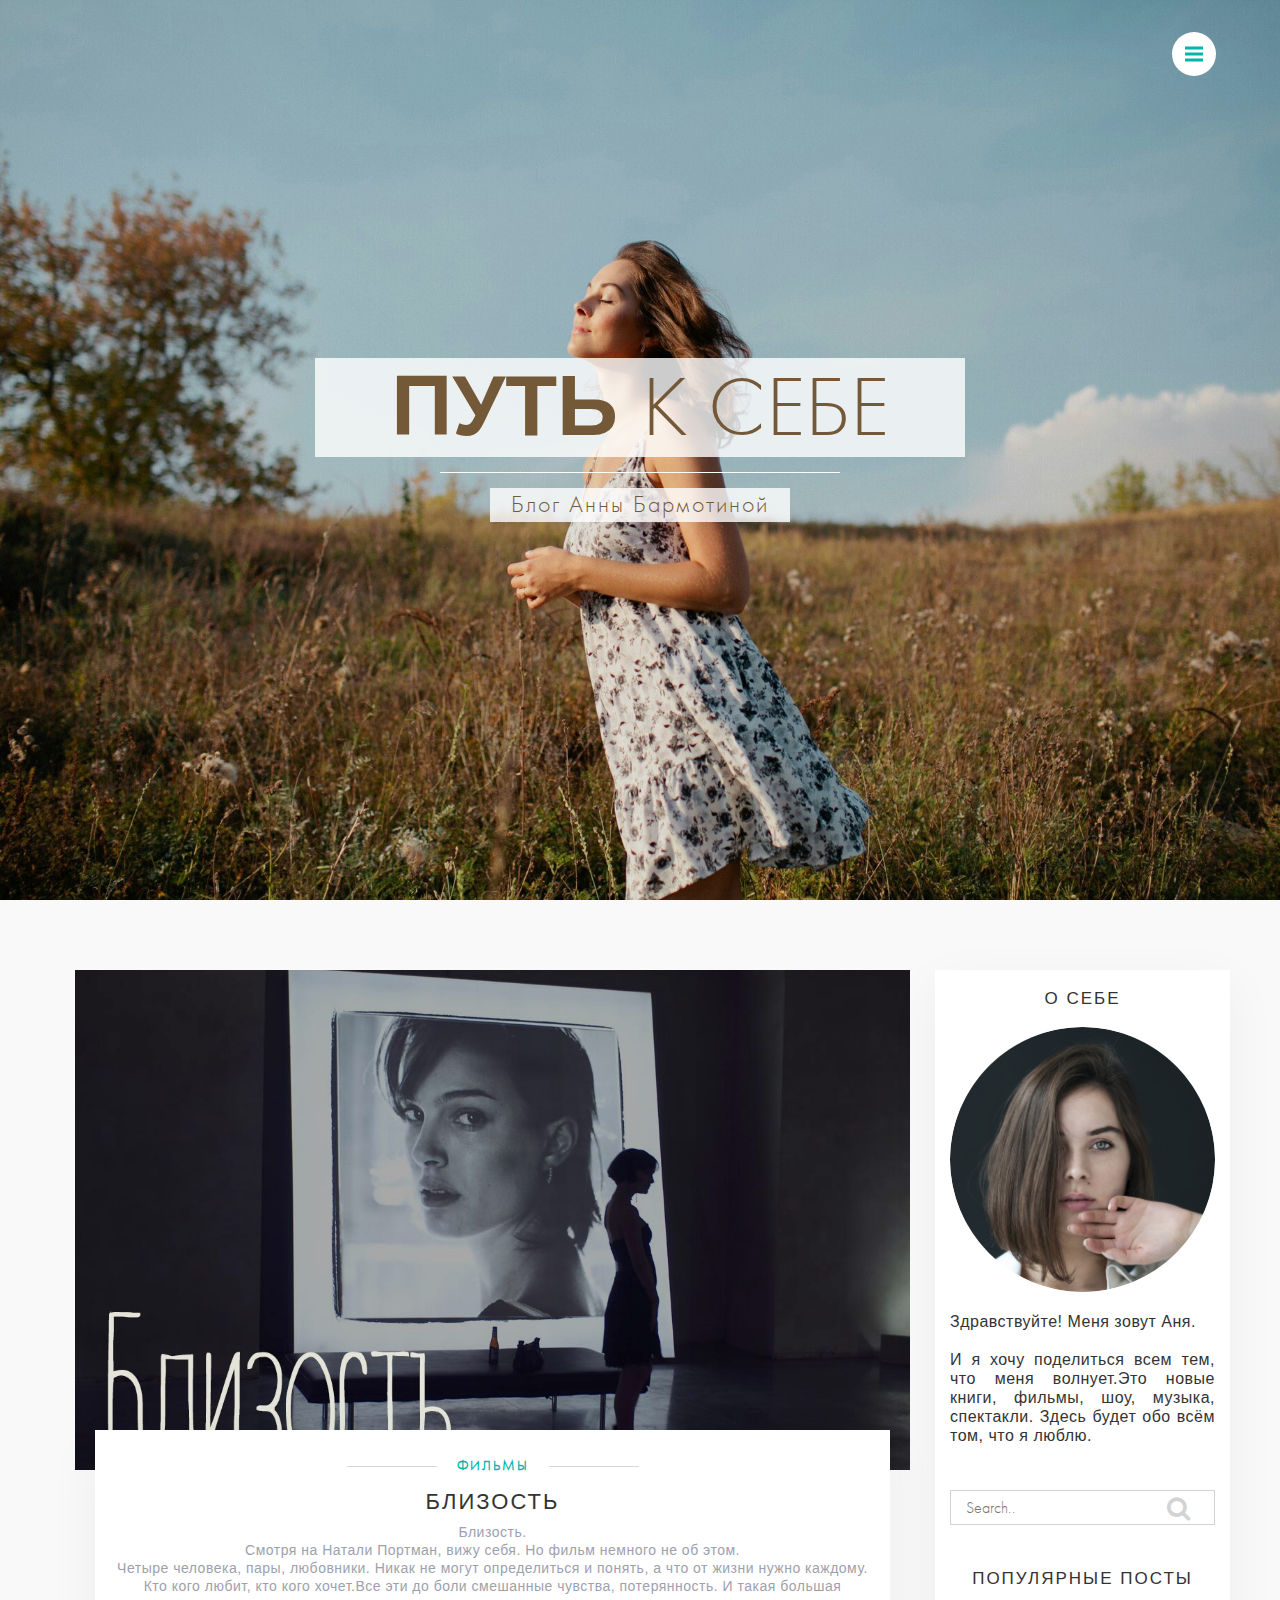
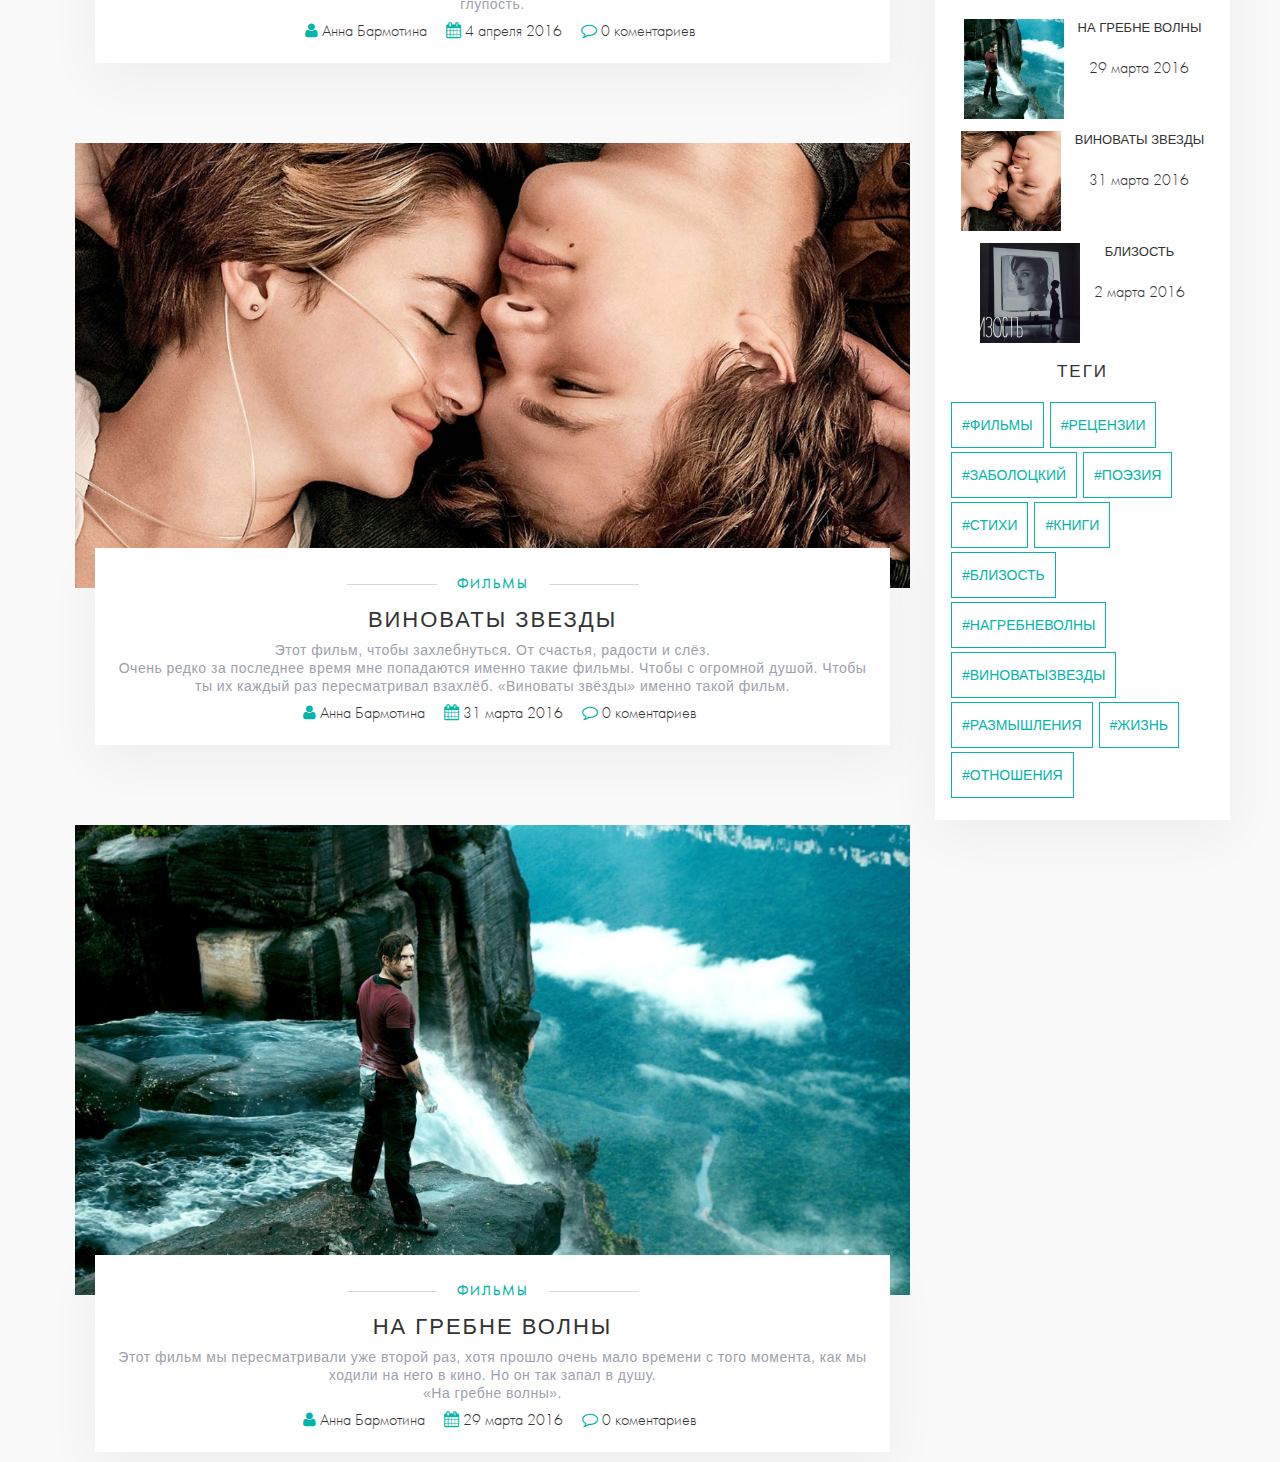
==== commit 965e90fd: "newdesign" ====
--- a/index.html
+++ b/index.html
@@ -1,254 +1,196 @@
 <!DOCTYPE html>
 <html>
 <head>
-    <title>RealEstate</title>
+    <title>Путь к себе</title>
     <meta charset="utf-8">
     <meta name="viewport" content="width=device-width, initial-scale=1, maximum-scale=1">  
     <link href="stylesheets/styles.css" rel="stylesheet" media="screen"> 
     <link href="stylesheets/screen.css" rel="stylesheet" media="screen">  
     <link href="stylesheets/animate.css" rel="stylesheet" media="screen">
     <link href="stylesheets/font-awesome.min.css" rel="stylesheet" media="screen">
-    <script src="javascripts/bootstrap.min.js"></script>
-    <script src="http://ajax.googleapis.com/ajax/libs/jquery/1.7.2/jquery.min.js" type="text/javascript"></script>
+    <script src="http://ajax.googleapis.com/ajax/libs/jquery/2.1.4/jquery.min.js" type="text/javascript"></script>
+    <script src="javascripts/demo.js" type="text/javascript"></script>
     <script src="javascripts/wow.min.js" type="text/javascript"></script>
-    <script>new WOW().init();</script>
+    <script>
+        new WOW().init();
+    </script>
 </head>
-    <body>
-    <div>
-        <ul class="slideshow">
-            <li class="slideshow__slide" ><span>Изображаение 01</span></li>
-            <li class="slideshow__slide" ><span>Изображаение 02</span></li>
-            <li class="slideshow__slide" ><span>Изображаение 03</span></li>
-        </ul>  
+<body>
+<section class="banner">
+    <div class="banner__Overlay">
+       <header class="header">
+        <div class="header__header-content clearfix">
+            <nav class="navigation" role="navigation">
+                <ul class="primary-nav">
+                    <li><a href="#features">Главная</a></li>
+                    <li><a href="#team">О себе</a></li>
+                    <li><a href="#feedback">Блог</a></li>
+                    <li><a href="#feedback">Категории</a></li>
+                    <li><a href="#feedback">Галерея</a></li>
+                </ul>
+            </nav>
+            <a href="#" class="nav-toggle">Menu<span></span></a>
+        </div>
+        </header>
         <div class="intro">
-            <p class="intro__siteName"><span>Путь </span> к себе</p>
-            <div class="line"></div>
-            <p class="intro__title">Блог Анны Бармотиной</p>   
-            <div class="mainMenuWrap">
-                <ul class="mainMenu">
-                <li class="mainMenu__item"><a href="#">Главная</a></li>
-                <li class="mainMenu__item"><a href="pages/about.html">Обо мне</a></li>
-                <li class="mainMenu__item"><a href="pages/Blog.html">Блог</a></li>
-                <li class="mainMenu__item"><a href="pages/Categories.html">Категории</a>
-                    <ul>
-                        <li><a href="#">Фильмы</a></li>
-                        <li><a href="#">Стихотворения</a></li>
-                        <li><a href="#">Размышления</a></li>
-                    </ul>
-                </li>
-                <li class="mainMenu__item"><a href="pages/galery.html">Галерея</a></li>
-            </ul>
-            </div>  
-        </div>   
-    </div>
-<div class = "offset"></div>
-    <div class="container" style = "overflow:hidden;"> 
-        <div class="row">
-            <div class="col-md-12 ">
-                <div class="postWrap wow fadeInDown effect1"  data-wow-duration="1s" >
-                   <div class="post">
-                        <div class = "post__category"><a  href="">Фильмы</a></div> 
-                        <h1 class="post__title">Близость</h1>   
+                <p class="intro__siteName"><span>Путь </span> к себе</p>
+                <div class="line"></div>
+                <p class="intro__title">Блог Анны Бармотиной</p>    
+        </div>
+    </div>    
+</section>
+<section> 
+   <div class="container-fluid wrap">        
+       <div class="row">
+           <div class="col-lg-9 col-md-9 col-sm-12">
+                <div class="post">
+                    <div >
+                        <a href="#"><img class="post__img" src="images/img1.jpg" alt=""></a>
                     </div>
-                    <div class = "post__img"> <a href="#"><img src="images/img1.jpg" alt=""></a></div>  
-                     <div class="post__preview">
-                        <p>Близость.</p></br>
-                        <p>Смотря на Натали Портман, вижу себя. Но фильм немного не об этом.</p></br>
-                        <p>Четыре человека, пары, любовники. Никак не могут определиться и понять, а что от жизни нужно каждому. Кто кого любит, кто кого хочет.Все эти до боли смешанные чувства, потерянность. И такая большая глупость. </p>
-                    </div>
-                    <div class = "post__infowrap">
-                       <div class ="post__info">
-                            <p> <i class="fa fa-user "></i> Анна Бармотина</p>
+                    <div class="postDesc">
+                        <div class="postDesc__cat"><a  href="">Фильмы</a></div>
+                        <div class="postDesc__title"><a href="">Близость</a></div>
+                        <div class="postDesc__text">
+                            <p>Близость.</p>
+                            <p>Смотря на Натали Портман, вижу себя. Но фильм немного не об этом.</p>
+                            <p>Четыре человека, пары, любовники. Никак не могут определиться и понять, а что от жизни нужно каждому. Кто кого любит, кто кого хочет.Все эти до боли смешанные чувства, потерянность. И такая большая глупость. </p>
                         </div>
-                        <div class ="post__info">
-                            <p> <i class="fa fa-calendar "></i> 4 апреля 2015</p>
+                        <div class="postInfoWrap"> 
+                            <div class="postDesc__info">
+                                <p> <i class="fa fa-user "></i> Анна Бармотина</p>
+                            </div>
+                            <div class="postDesc__info">
+                                <p> <i class="fa fa-calendar "></i> 4 апреля 2016</p>
+                            </div>
+                            <div class="postDesc__info">
+                                <p> <i class="fa fa-comment-o "></i> 0 коментариев</p>
+                            </div>
                         </div>
-                        <div class ="post__info">
-                            <p> <i class="fa fa-comment-o "></i> 0 коментариев</p>
-                        </div>
-                        <div class="post__moreBtn">
-                            <a href="#">Продолжение <i class="fa fa-arrow-circle-o-right"></i></a> 
-                        </div>  
-                    </div>
-                    
-                </div>
-            </div>
-        </div>
-        <div class="row" style = "overflow:hidden;">
-            <div class="col-md-12 ">
-                <div class="postWrap wow fadeInDown effect1" data-wow-duration="1s">
-                   <div class="post">
-                        <div class = "post__category"><a  href="">Фильмы</a></div> 
-                        <h1 class="post__title">Виноваты звезды</h1>   
-                    </div>
-                    <div class = "post__img"> <a href="#"><img src="images/img2.jpg" alt=""></a></div>  
-                     <div class="post__preview">
-                        <p>Этот фильм, чтобы захлебнуться. От счастья, радости и слёз. </p></br>
-                        <p>Очень редко за последнее время мне попадаются именно такие фильмы. Чтобы с огромной душой. Чтобы ты их каждый раз пересматривал взахлёб. «Виноваты звёзды» именно такой фильм.</p></br>                        
-                    </div>
-                    <div class = "post__infowrap">
-                       <div class ="post__info">
-                            <p> <i class="fa fa-user "></i> Анна Бармотина</p>
-                        </div>
-                        <div class ="post__info">
-                            <p> <i class="fa fa-calendar "></i> 31 марта 2015</p>
-                        </div>
-                        <div class ="post__info">
-                            <p> <i class="fa fa-comment-o "></i> 0 коментариев</p>
-                        </div>
-                        <div class="post__moreBtn">
-                            <a href="#">Продолжение <i class="fa fa-arrow-circle-o-right"></i></a> 
-                        </div>  
-                    </div>
-                    
-                </div>
-            </div>
-        </div>
-
-        <div class="row">
-            <div class="col-md-6 ">
-                <div class="postWrap wow fadeInLeft effect1" data-wow-duration="1s">
-                   <div class="post">
-                        <div class = "post__category"><a  href="">Фильмы</a></div> 
-                        <h1 class="post__title">На гребне волны</h1>   
-                    </div>
-                    <div class = "post__img"> <a href="#"><img class = "post__img_small" src="images/img3.jpg" alt=""></a></div>  
-                     <div class="post__preview">
-                        <p>Этот фильм мы пересматривали уже второй раз, хотя прошло очень мало времени с того момента, как мы ходили на него в кино. Но он так запал в душу.</p></br> 
-                        <p>«На гребне волны».</p></br>                        
-                    </div>
-                    <div class = "post__infowrap">
-                        <div class ="post__info">
-                            <p> <i class="fa fa-calendar "></i> 29 марта 2015</p>
-                        </div>
-                        <div class="post__moreBtn">
-                            <a href="#">Продолжение <i class="fa fa-arrow-circle-o-right"></i></a> 
-                        </div> 
-                    </div>
-                    
-                </div>
-            </div>
-            <div class="col-md-6 ">
-                <div class="postWrap wow fadeInRight effect1" data-wow-duration="1s">
-                   <div class="post">
-                        <div class = "post__category"><a  href="">Размышления</a></div> 
-                        <h1 class="post__title">-</h1>   
-                    </div>
-                    <div class = "post__img"> <a href="#"><img class = "post__img_small" src="images/img4.jpg" alt=""></a></div>  
-                     <div class="post__preview">
-                        <p>Как можно жить и захлёбываться в этой грёбаной жизни? Как это может уложиться в голове?</p></br>
-                        <p>Я сижу, и меня разрывает на части. Я на взводе. И меня могут выдать только бешеные глаза и трясущиеся руки. Не могу ни спать, ни просто сидеть на месте. Просто рвёт на части. </p></br>               
-                    </div>
-                    <div class = "post__infowrap">
-                        <div class ="post__info">
-                            <p> <i class="fa fa-calendar "></i> 28 марта 2015</p>
-                        </div> 
-
-                        <div class="post__moreBtn">
-                            <a href="#">Продолжение <i class="fa fa-arrow-circle-o-right"></i></a> 
-                        </div> 
-                    </div>
-                    
-                </div>
-            </div>
-        </div>   
-    </div>
-    <div class="container-fluid">
-        <div class="row" id = "sectionWhite">
-            <div class ="section">
-                <div class="col-md-3 col-sm-6 col-xs-12  wow fadeInUp" >
-                    <div class="categories rightBrder">
-                        <h3 class="title">категории</h3>
-                        <ul>
-                            <li class="categories__category"><a href="3">Фильмы</a></li>
-                            <li class="categories__category"><a href="3">Стихотворения</a></li>
-                            <li class="categories__category"><a href="3">Размышления</a></li>
-                        </ul>
-                        <div class="line line_grey"></div>
-                        <div class="Wrap">
-                             <h3 class="title">Поиск</h3>
-                            <form action="" method="post" class = "search">
-                                <input type="search" name="" placeholder="Search.." class="search__input" />
-                                <button class="search__submit"><i class="fa fa-search"></i></p></button>
-                            </form>
-                        </div>  
                     </div>
                 </div>
-                <div class="col-md-3 col-sm-6 col-xs-12  wow fadeInUp" data-wow-delay=".1s">
-                    <div class="otherPosts rightBrder ">
-                        <h3 class="title">Популярные</h3>
-                            <ul>
-                                <li class="otherPosts__desc"><a href="#">
-                                    <div class = "otherPosts__img"><img  src="images/img1.jpg" alt=""></div>
-                                    Близость
-                                </a></li>
-                                <li class="otherPosts__desc"><a href="#">
-                                   <div class = "otherPosts__img"> <img  src="images/img3.jpg" alt=""></div>
-                                    на гребне волны
-                                </a></li>
-                            </ul>
-                        </div>               
-                </div>
-                <div class="col-md-3 col-sm-6 col-xs-12  wow fadeInUp" data-wow-delay=".2s">
-                    <div class="otherPosts rightBrder">
-                        <h3 class="title">Предыдущие</h3>
-                            <ul>
-                                <li class="otherPosts__desc"><a href="#">
-                                    <div class = "otherPosts__img"><img  src="images/img2.jpg" alt=""></div>
-                                    Виноваты звезды
-                                </a></li>
-                                <li class="otherPosts__desc"><a href="#">
-                                   <div class = "otherPosts__img"> <img  src="images/img4.jpg" alt=""></div>
-                                    -
-                                </a></li>
-                            </ul>
-                        </div>               
-                </div>
-                <div class="col-md-3 col-sm-6 col-xs-12  wow fadeInUp" data-wow-delay=".3s">
-                    <div class="Wrap">
-                        <h3 class="title">Теги</h3>
-                        <div class="tag"><a href="#">#фильмы</a> </div>
-                        <div class="tag"><a href="#">#рецензии </a></div>
-                        <div class="tag"><a href="#">#Заболоцкий</a> </div>
-                        <div class="tag"><a href="#">#поэзия </a></div>
-                        <div class="tag"><a href="#">#стихи </a></div>
-                        <div class="tag"><a href="#">#книги </a></div>
-                        <div class="tag"><a href="#">#близость </a></div>
-                        <div class="tag"><a href="#">#нагребневолны</a> </div>
-                        <div class="tag"><a href="#">#виноватызвезды </a></div>
-                        <div class="tag"><a href="#">#размышления </a></div>
-                        <div class="tag"><a href="#">#жизнь </a></div>
-                        <div class="tag"><a href="#">#отношения </a></div>
+
+                <div class="post">
+                    <div >
+                        <a href="#"><img class="post__img" src="images/img2.jpg" alt=""></a>
+                    </div>
+                    <div class="postDesc">
+                        <div class="postDesc__cat"><a  href="">Фильмы</a></div>
+                        <div class="postDesc__title"><a href="">Виноваты звезды</a></div> 
+                        <div class="postDesc__text">
+                            <p>Этот фильм, чтобы захлебнуться. От счастья, радости и слёз. </p>
+                            <p>Очень редко за последнее время мне попадаются именно такие фильмы. Чтобы с огромной душой. Чтобы ты их каждый раз пересматривал взахлёб. «Виноваты звёзды» именно такой фильм.</p>
+                        </div>
+                        <div class="postInfoWrap"> 
+                            <div class="postDesc__info">
+                                <p> <i class="fa fa-user "></i> Анна Бармотина</p>
+                            </div>
+                            <div class="postDesc__info">
+                                <p> <i class="fa fa-calendar "></i> 31 марта 2016</p>
+                            </div>
+                            <div class="postDesc__info">
+                                <p> <i class="fa fa-comment-o "></i> 0 коментариев</p>
+                            </div>
+                        </div>
                     </div>
                 </div>
-            </div>              
-        </div>  
-        <div class="row" id="sectionDark">
-            <div class="section">
-                <div class="col-md-12">
-                    <div class="social">
-     
-                        <p>Блог Анны Бармотиной "Путь к себе"</p>
-                        <div class="line line_small"></div>
-                        <div class = "social__iconWrap">                        
-                            <div class="social__icon">
-                            <a href=""><i class="fa fa-vk"></i></a>
+
+
+                <div class="post">
+                    <div >
+                        <a href="#"><img class="post__img" src="images/img3.jpg" alt=""></a>
+                    </div>
+                    <div class="postDesc">
+                        <div class="postDesc__cat"><a  href="">Фильмы</a></div>
+                        <div class="postDesc__title"><a href="">На гребне волны</a></div>    
+                        <div class="postDesc__text">
+                            <p>Этот фильм мы пересматривали уже второй раз, хотя прошло очень мало времени с того момента, как мы ходили на него в кино. Но он так запал в душу.</p>
+                            <p>«На гребне волны».</p>  
                         </div>
-                        <div class="social__icon">
-                            <a href=""><i class="fa fa-instagram"></i></a>
-                        </div>
-                        <div class="social__icon">
-                           <a href=""> <i class="fa fa-twitter"></i></a>
-                        </div>
-                        </div>
-
+                        <div class="postInfoWrap">  
+                            <div class="postDesc__info">
+                                <p> <i class="fa fa-user "></i> Анна Бармотина</p>
+                            </div>
+                            <div class="postDesc__info">    
+                                <p> <i class="fa fa-calendar "></i> 29 марта 2016</p>
+                            </div>
+                            <div class="postDesc__info">
+                                <p> <i class="fa fa-comment-o "></i> 0 коментариев</p>
+                            </div>
+                        </div>       
                     </div>
                 </div>
-            </div>
-        </div>       
-    </div>
-    <script src="javascripts/slider.js" type="text/javascript"></script>
-    <!--<script src="javascripts/demo.js" type="text/javascript"></script>-->
+           </div>
+           <div class=" col-lg-3 col-md-3 col-sm-12 sidebar">
+                
+                <div class="about">
+                    <div class="sidebarTtitle"><a href="">О Себе</a></div>
+                    <div >
+                        <a href="#"><img class="post__img post__img_about"  src="images/about.jpg" alt=""></a>
+                    </div>
+                    <div class="about__text">
+                        <p>Здравствуйте! Меня зовут Аня.</p></br>
+                        <p>И я хочу поделиться всем тем, что меня волнует.Это новые книги, фильмы, шоу, музыка, спектакли. Здесь будет обо всём том, что я люблю.</p>
+                    </div>
+                </div>
+
+                <div class="SearchWrap">
+                    <form action="" method="post" class = "search">
+                        <input type="search" name="" placeholder="Search.." class="search__input" />
+                        <button class="search__submit"><i class="fa fa-search"></i></p></button>
+                    </form>
+                </div> 
+
+                <div class="popularWrap">
+                    <div class="sidebarTtitle"><a href="">Популярные посты</a></div> 
+                    <div class="popularPost">
+                        <div class="popularPost__img">
+                            <a href="#"><img src="images/img3.jpg" alt=""></a>
+                        </div>
+                        <div class="popularPost__text">
+                            <p><a href="">На гребне волны</a></p>
+                            <p>  29 марта 2016</p>
+                        </div>
+                    </div>
+                    <div class="popularPost">
+                        <div class="popularPost__img">
+                            <a href="#"><img src="images/img2.jpg" alt=""></a>
+                        </div>
+                        <div class="popularPost__text">
+                            <p><a href="">Виноваты звезды</a></p>
+                            <p>  31 марта 2016</p>
+                        </div>
+                    </div>
+                    <div class="popularPost">
+                        <div class="popularPost__img">
+                            <a href="#"><img src="images/img1.jpg" alt=""></a>
+                        </div>
+                        <div class="popularPost__text">
+                            <p><a href="">Близость</a></p>
+                            <p>  2 марта 2016</p>
+                        </div>
+                    </div>
+                </div>
+
+                <div class="tags">
+                    <div class="sidebarTtitle"><a href="">Теги</a></div> 
+                    <div class="tag"><a href="#">#фильмы</a> </div>
+                    <div class="tag"><a href="#">#рецензии </a></div>
+                    <div class="tag"><a href="#">#Заболоцкий</a> </div>
+                    <div class="tag"><a href="#">#поэзия </a></div>
+                    <div class="tag"><a href="#">#стихи </a></div>
+                    <div class="tag"><a href="#">#книги </a></div>
+                    <div class="tag"><a href="#">#близость </a></div>
+                    <div class="tag"><a href="#">#нагребневолны</a> </div>
+                    <div class="tag"><a href="#">#виноватызвезды </a></div>
+                    <div class="tag"><a href="#">#размышления </a></div>
+                    <div class="tag"><a href="#">#жизнь </a></div>
+                    <div class="tag"><a href="#">#отношения </a></div>
+                </div>
+           </div>
+       </div>
+   </div>
+</section>
+    <script src="javascripts/bootstrap.min.js"></script>
     
 </body>
 
--- a/stylesheets/screen.css
+++ b/stylesheets/screen.css
@@ -1,4 +1,8 @@
-@charset "UTF-8";
+/* line 6, ../sass/screen.scss */
+*:focus {
+  outline: none;
+}
+
 /* line 5, C:/Ruby22-x64/lib/ruby/gems/2.2.0/gems/compass-core-1.0.3/stylesheets/compass/reset/_utilities.scss */
 html, body, div, span, applet, object, iframe,
 h1, h2, h3, h4, h5, h6, p, blockquote, pre,
@@ -64,101 +68,314 @@
   display: block;
 }
 
-/* line 2, ../sass/screen.scss */
-*:focus {
-  outline: none;
-}
-
 @font-face {
   font-family: Raleway;
   src: url(../fonts/ofont.ru_Raleway.ttf);
 }
-/* line 10, ../sass/screen.scss */
+/* line 16, ../sass/screen.scss */
 html, body {
+  font-family: Raleway;
   height: 100%;
-  font-family: Raleway;
-  background-color: #f2f2f2;
-  background-repeat: repeat;
-}
-
-/* line 19, ../sass/screen.scss */
-.slideshow {
+  background-color: #F9F9F9;
+}
+
+/* line 22, ../sass/screen.scss */
+.wrap {
+  max-width: 1180px;
+  margin: auto;
+}
+
+/* line 26, ../sass/screen.scss */
+.header {
+  position: fixed;
+  width: 100%;
+  z-index: 999;
+  transition: background-color 0.5s;
+}
+/* line 31, ../sass/screen.scss */
+.header__header-content {
+  margin: 0 auto;
+  max-width: 1170px;
+  padding: 30px 10px;
+  width: 80%;
+}
+
+/* line 40, ../sass/screen.scss */
+.navigation.open {
+  opacity: 0.9;
+  visibility: visible;
+  -moz-transition: opacity 0.5s;
+  -o-transition: opacity 0.5s;
+  -webkit-transition: opacity 0.5s;
+  transition: opacity 0.5s;
+}
+
+/* line 49, ../sass/screen.scss */
+.navigation {
+  position: fixed;
+  background-color: #000;
   width: 100%;
   height: 100%;
-  top: 0px;
-  left: 0px;
-  z-index: 0;
+  top: 0;
+  left: 0;
+  z-index: 99999;
+  visibility: hidden;
+  opacity: 0;
+  -webkit-transition: opacity 0.5s, visibility 0s 0.5s;
+  transition: opacity 0.5s, visibility 0s 0.5s;
+  float: right;
+}
+/* line 62, ../sass/screen.scss */
+.navigation li {
+  display: block;
+  margin: 30px auto;
+  text-align: center;
+}
+/* line 67, ../sass/screen.scss */
+.navigation a {
+  color: rgba(255, 255, 255, 0.8);
+  text-transform: uppercase;
+  text-decoration: none;
+  display: block;
+  font-size: 35px;
+  margin: 0;
+  text-align: center;
+  font-weight: 700;
+}
+/* line 76, ../sass/screen.scss */
+.navigation a:hover, .navigation a .active {
+  color: #fff;
+}
+/* line 82, ../sass/screen.scss */
+.navigation .primary-nav {
+  position: relative;
+  top: 45%;
+  -moz-transform: translateY(-45%);
+  -ms-transform: translateY(-45%);
+  -webkit-transform: translateY(-45%);
+  transform: translateY(-45%);
+}
+
+/* line 93, ../sass/screen.scss */
+.nav-toggle {
   overflow: hidden;
-}
-/* line 26, ../sass/screen.scss */
-.slideshow__slide {
+  height: 44px;
+  overflow: hidden;
+  position: fixed;
+  right: 5%;
+  text-indent: 100%;
+  top: 32px;
+  white-space: nowrap;
+  width: 44px;
+  z-index: 99999;
+  -moz-transition: all 0.3s;
+  -o-transition: all 0.3s;
+  -webkit-transition: all 0.3s;
+  transition: all 0.3s;
+}
+/* line 110, ../sass/screen.scss */
+.nav-toggle:before, .nav-toggle:after {
+  background-color: #fff;
+  border-radius: 50%;
+  content: "";
+  height: 100%;
+  left: 0;
+  position: absolute;
+  top: 0;
   width: 100%;
+  -moz-transform: translateZ(0);
+  -ms-transform: translateZ(0);
+  -webkit-transform: translateZ(0);
+  transform: translateZ(0);
+  -moz-backface-visibility: hidden;
+  -webkit-backface-visibility: hidden;
+  backface-visibility: hidden;
+  -moz-transition-property: -moz-transform;
+  -o-transition-property: -o-transform;
+  -webkit-transition-property: -webkit-transform;
+  transition-property: transform;
+}
+/* line 131, ../sass/screen.scss */
+.nav-toggle:before {
+  /*background-color: #fff;*/
+  -moz-transform: scale(1);
+  -ms-transform: scale(1);
+  -webkit-transform: scale(1);
+  transform: scale(1);
+  -moz-transition-duration: 0.3s;
+  -o-transition-duration: 0.3s;
+  -webkit-transition-duration: 0.3s;
+  transition-duration: 0.3s;
+}
+/* line 143, ../sass/screen.scss */
+.nav-toggle:after {
+  /*background-color: #fff;*/
+  -moz-transform: scale(0);
+  -ms-transform: scale(0);
+  -webkit-transform: scale(0);
+  transform: scale(0);
+  -moz-transition-duration: 0s;
+  -o-transition-duration: 0s;
+  -webkit-transition-duration: 0s;
+  transition-duration: 0s;
+}
+/* line 155, ../sass/screen.scss */
+.nav-toggle span {
+  background-color: #03B5AA;
+  /*background-color: #6c7279;*/
+  bottom: auto;
+  display: inline-block;
+  height: 3px;
+  left: 50%;
+  position: absolute;
+  right: auto;
+  top: 50%;
+  width: 18px;
+  z-index: 10;
+  -moz-transform: translateX(-50%) translateY(-50%);
+  -ms-transform: translateX(-50%) translateY(-50%);
+  -webkit-transform: translateX(-50%) translateY(-50%);
+  transform: translateX(-50%) translateY(-50%);
+}
+/* line 171, ../sass/screen.scss */
+.nav-toggle span:before, .nav-toggle span:after {
+  background-color: #03B5AA;
+  content: "";
   height: 100%;
   position: absolute;
-  top: 0px;
-  left: 0px;
-  color: transparent;
+  right: 0;
+  top: 0;
+  width: 100%;
+  -moz-transform: translateZ(0);
+  -ms-transform: translateZ(0);
+  -webkit-transform: translateZ(0);
+  transform: translateZ(0);
+  -moz-backface-visibility: hidden;
+  -webkit-backface-visibility: hidden;
+  backface-visibility: hidden;
+  -moz-transition: -moz-transform 0.3s;
+  -o-transition: -o-transform 0.3s;
+  -webkit-transition: -webkit-transform 0.3s;
+  transition: transform 0.3s;
+}
+/* line 191, ../sass/screen.scss */
+.nav-toggle span:before {
+  -moz-transform: translateY(-6px) rotate(0deg);
+  -ms-transform: translateY(-6px) rotate(0deg);
+  -webkit-transform: translateY(-6px) rotate(0deg);
+  transform: translateY(-6px) rotate(0deg);
+}
+/* line 197, ../sass/screen.scss */
+.nav-toggle span:after {
+  -moz-transform: translateY(6px) rotate(0deg);
+  -ms-transform: translateY(6px) rotate(0deg);
+  -webkit-transform: translateY(6px) rotate(0deg);
+  transform: translateY(6px) rotate(0deg);
+}
+
+/* line 206, ../sass/screen.scss */
+.nav-toggle.close-nav:before {
+  -moz-transform: scale(0);
+  -ms-transform: scale(0);
+  -webkit-transform: scale(0);
+  transform: scale(0);
+  background-color: transparent;
+  border: 1px solid #fff;
+}
+
+/* line 215, ../sass/screen.scss */
+.nav-toggle.close-nav:after {
+  -moz-transform: scale(1);
+  -ms-transform: scale(1);
+  -webkit-transform: scale(1);
+  transform: scale(1);
+  background-color: transparent;
+  border: 1px solid #fff;
+}
+
+/* line 224, ../sass/screen.scss */
+.nav-toggle.close-nav span {
+  background-color: rgba(255, 255, 255, 0);
+}
+
+/* line 228, ../sass/screen.scss */
+.nav-toggle.close-nav span:before, .nav-toggle.close-nav span:after {
+  background-color: #fff;
+}
+
+/* line 232, ../sass/screen.scss */
+.nav-toggle.close-nav span:before {
+  -moz-transform: translateY(0) rotate(45deg);
+  -ms-transform: translateY(0) rotate(45deg);
+  -webkit-transform: translateY(0) rotate(45deg);
+  transform: translateY(0) rotate(45deg);
+}
+
+/* line 239, ../sass/screen.scss */
+.nav-toggle.close-nav span:after {
+  -moz-transform: translateY(0) rotate(-45deg);
+  -ms-transform: translateY(0) rotate(-45deg);
+  -webkit-transform: translateY(0) rotate(-45deg);
+  transform: translateY(0) rotate(-45deg);
+}
+
+/* ==========================================================================
+	$Banner
+========================================================================== */
+/* line 249, ../sass/screen.scss */
+.banner {
+  background-image: url(../images/ava.jpg);
   background-size: cover;
   background-position: 50% 50%;
-  background-repeat: none;
-  opacity: 0;
-  z-index: 0;
-  -webkit-backface-visibility: hidden;
-  -webkit-animation: imageAnimation 24s linear infinite 0s;
-  -moz-animation: imageAnimation 24s linear infinite 0s;
-  -o-animation: imageAnimation 24s linear infinite 0s;
-  -ms-animation: imageAnimation 24s linear infinite 0s;
-  animation: imageAnimation 24s linear infinite 0s;
-}
-/* line 44, ../sass/screen.scss */
-.slideshow__slide:nth-child(1) {
-  background-image: url(../images/ava.jpg);
-}
-/* line 47, ../sass/screen.scss */
-.slideshow__slide:nth-child(2) {
-  background-image: url(../images/slide-2.jpg);
-  -webkit-animation-delay: 8s;
-  -moz-animation-delay: 8s;
-  -o-animation-delay: 8s;
-  -ms-animation-delay: 8s;
-  animation-delay: 8s;
-}
-/* line 55, ../sass/screen.scss */
-.slideshow__slide:nth-child(3) {
-  background-image: url(../images/slide-3.jpg);
-  -webkit-animation-delay: 16s;
-  -moz-animation-delay: 16s;
-  -ms-animation-delay: 16s;
-  -o-animation-delay: 16s;
-  animation-delay: 16s;
-}
-
-/* line 66, ../sass/screen.scss */
+  background-attachment: fixed;
+  -moz-background-size: cover;
+  -o-background-size: cover;
+  -webkit-background-size: cover;
+  background-size: cover;
+  height: 100%;
+}
+/* line 259, ../sass/screen.scss */
+.banner__Overlay {
+  background-color: rgba(0, 0, 0, 0.1);
+  z-index: 1;
+  background-repeat: repeat;
+  height: 100%;
+}
+
+/* line 268, ../sass/screen.scss */
 .intro {
   text-align: center;
   position: absolute;
-  color: #fff;
+  color: #735937;
   width: 100%;
 }
-/* line 71, ../sass/screen.scss */
+/* line 273, ../sass/screen.scss */
 .intro__siteName {
   font-size: 85px;
   margin: 15px auto;
   text-transform: uppercase;
-}
-/* line 75, ../sass/screen.scss */
+  background-color: rgba(255, 255, 255, 0.8);
+  max-width: 650px;
+  width: 80%;
+  padding: 5px;
+}
+/* line 281, ../sass/screen.scss */
 .intro__siteName span {
   font-family: arial;
   font-weight: bold;
 }
-/* line 81, ../sass/screen.scss */
+/* line 287, ../sass/screen.scss */
 .intro__title {
   font-size: 24px;
   letter-spacing: 2px;
   margin: 15px auto;
-}
-
-/* line 88, ../sass/screen.scss */
+  background-color: rgba(255, 255, 255, 0.8);
+  max-width: 300px;
+  width: 80%;
+  padding: 5px 15px;
+}
+
+/* line 298, ../sass/screen.scss */
 .line {
   background-color: #fff;
   height: 1px;
@@ -166,225 +383,78 @@
   max-width: 400px;
   margin: 10px auto;
 }
-/* line 94, ../sass/screen.scss */
+/* line 304, ../sass/screen.scss */
 .line_grey {
   background-color: #d3d3d3;
   margin: 40px auto 25px auto;
 }
-/* line 98, ../sass/screen.scss */
+/* line 308, ../sass/screen.scss */
 .line_small {
   width: 40px;
   margin: 32px auto 0px auto;
 }
 
-/* line 104, ../sass/screen.scss */
-.mainMenuWrap {
-  margin-top: 100px;
+/* ==========================================================================
+   Post
+========================================================================== */
+/* line 318, ../sass/screen.scss */
+.post {
+  padding: 10px;
+  margin-top: 60px;
+  text-align: center;
+}
+/* line 322, ../sass/screen.scss */
+.post__img {
+  vertical-align: top;
+  outline: none;
   width: 100%;
-  z-index: 2;
-  text-align: center;
-  transition: background-color .3s linear;
-}
-
-/* line 111, ../sass/screen.scss */
-.mainMenu {
+  height: auto;
+  max-height: 500px;
+  object-fit: cover;
+}
+/* line 329, ../sass/screen.scss */
+.post__img_about {
+  border-radius: 50%;
+  max-width: 300px !important;
+  margin-bottom: 20px;
+}
+
+/* line 337, ../sass/screen.scss */
+.postDesc {
+  position: relative;
+  z-index: 3;
+  margin: -40px 20px 0;
+  padding: 20px 20px 14px;
+  text-align: center;
+  box-shadow: 0 15px 50px rgba(0, 0, 0, 0.05);
+  background-color: #fff;
+  -webkit-transition: box-shadow 0.2s ease-in-out;
+  transition: box-shadow 0.2s ease-in-out;
+}
+/* line 348, ../sass/screen.scss */
+.postDesc__cat {
   text-transform: uppercase;
-  display: inline-block;
-  font-size: 20px;
-  text-align: center;
-  line-height: 50px;
-  max-height: 65px;
-}
-/* line 119, ../sass/screen.scss */
-.mainMenu a {
-  text-decoration: none;
-  display: inline-block;
-  position: relative;
-}
-/* line 124, ../sass/screen.scss */
-.mainMenu__item {
-  float: left;
-  padding: 10px 15px;
-  letter-spacing: 3px;
-  margin: 0 10px;
-  max-height: 65px;
-}
-/* line 130, ../sass/screen.scss */
-.mainMenu__item a {
-  color: #fff;
-  text-decoration: none;
-}
-/* line 133, ../sass/screen.scss */
-.mainMenu__item a:hover {
-  color: #82c8c4;
-}
-/* line 137, ../sass/screen.scss */
-.mainMenu__item ul {
-  background: #333333;
-  transition: all .3s ease-in-out;
-  visibility: hidden;
-  padding: 10px;
-  text-align: center;
-  font-size: 12px;
-  text-transform: uppercase;
-  min-width: 170px;
-  font-family: Raleway;
-}
-/* line 147, ../sass/screen.scss */
-.mainMenu__item ul li {
-  position: relative;
-  left: 0;
-  float: none;
-  height: auto;
-}
-/* line 154, ../sass/screen.scss */
-.mainMenu__item:hover > ul {
-  opacity: 1;
-  visibility: visible;
-  margin: 0;
-  z-index: 11;
-}
-/* line 162, ../sass/screen.scss */
-.mainMenu__active a {
-  color: #2fa49d;
-}
-
-/* ╨Р╨╜╨╕╨╝╨░╤Ж╨╕╨╕ ╨┤╨╗╤П ╤Б╨╗╨░╨╣╨┤╤И╨╛╤Г */
-@-webkit-keyframes imageAnimation {
-  0% {
-    opacity: 0;
-    -webkit-animation-timing-function: ease-in;
-  }
-  4% {
-    opacity: 1;
-    -webkit-animation-timing-function: ease-out;
-  }
-  50% {
-    opacity: 1;
-  }
-  75% {
-    opacity: 0;
-  }
-  100% {
-    opacity: 0;
-  }
-}
-@-moz-keyframes imageAnimation {
-  0% {
-    opacity: 0;
-    -moz-animation-timing-function: ease-in;
-  }
-  4% {
-    opacity: 1;
-    -moz-animation-timing-function: ease-out;
-  }
-  50% {
-    opacity: 1;
-  }
-  75% {
-    opacity: 0;
-  }
-  100% {
-    opacity: 0;
-  }
-}
-@-o-keyframes imageAnimation {
-  0% {
-    opacity: 0;
-    -o-animation-timing-function: ease-in;
-  }
-  4% {
-    opacity: 1;
-    -o-animation-timing-function: ease-out;
-  }
-  50% {
-    opacity: 1;
-  }
-  75% {
-    opacity: 0;
-  }
-  100% {
-    opacity: 0;
-  }
-}
-@-ms-keyframes imageAnimation {
-  0% {
-    opacity: 0;
-    -ms-animation-timing-function: ease-in;
-  }
-  4% {
-    opacity: 1;
-    -ms-animation-timing-function: ease-out;
-  }
-  50% {
-    opacity: 1;
-  }
-  75% {
-    opacity: 0;
-  }
-  100% {
-    opacity: 0;
-  }
-}
-@keyframes imageAnimation {
-  0% {
-    opacity: 0;
-    animation-timing-function: ease-in;
-  }
-  4% {
-    opacity: 1;
-    animation-timing-function: ease-out;
-  }
-  40% {
-    opacity: 1;
-  }
-  45% {
-    opacity: 0;
-  }
-  100% {
-    opacity: 0;
-  }
-}
-/* line 220, ../sass/screen.scss */
-.postWrap {
-  background-color: #fff;
-  color: #333;
-  margin-top: 20px;
-  height: 100%;
-  margin-bottom: 20px;
-  overflow: hidden;
-}
-
-/* line 229, ../sass/screen.scss */
-.post {
-  text-align: center;
-}
-/* line 231, ../sass/screen.scss */
-.post__category {
-  text-transform: uppercase;
-  color: #2fa49d;
   letter-spacing: 2px;
   font-size: 14px;
-  line-height: 49px;
+  line-height: 30px;
   display: table;
-  margin: 15px auto;
+  margin: 1px auto;
   position: relative;
-  padding-top: 10px;
-}
-/* line 241, ../sass/screen.scss */
-.post__category a {
-  color: #2fa49d;
+}
+/* line 356, ../sass/screen.scss */
+.postDesc__cat a {
+  color: #03B5AA;
   text-decoration: none;
   font-weight: 900;
   transition: color .3s linear;
   padding: 0 20px;
 }
-/* line 247, ../sass/screen.scss */
-.post__category a:hover {
+/* line 362, ../sass/screen.scss */
+.postDesc__cat a:hover {
   color: #333333;
 }
-/* line 252, ../sass/screen.scss */
-.post__category:before, .post__category:after {
+/* line 367, ../sass/screen.scss */
+.postDesc__cat:before, .postDesc__cat:after {
   content: '';
   border-top: 1px solid #d9d8d8;
   width: 100%;
@@ -392,398 +462,218 @@
   position: absolute;
   top: 50%;
 }
-/* line 260, ../sass/screen.scss */
-.post__category:before {
+/* line 375, ../sass/screen.scss */
+.postDesc__cat:before {
   right: 100%;
 }
-/* line 261, ../sass/screen.scss */
-.post__category:after {
+/* line 376, ../sass/screen.scss */
+.postDesc__cat:after {
   left: 100%;
 }
-/* line 263, ../sass/screen.scss */
-.post__title {
-  text-align: center;
-  color: #333333;
-  font-size: 40px;
+/* line 379, ../sass/screen.scss */
+.postDesc__title {
+  margin: 10px auto;
+}
+/* line 381, ../sass/screen.scss */
+.postDesc__title a {
+  text-decoration: none;
+  color: #333;
+  font-family: Arial;
+  letter-spacing: 2px;
+  font-size: 22px;
   text-transform: uppercase;
-  letter-spacing: 2px;
-  margin: 15px auto;
-}
-/* line 272, ../sass/screen.scss */
-.post__img {
-  width: 100%;
-  max-height: 550px;
+}
+/* line 388, ../sass/screen.scss */
+.postDesc__title a:hover {
+  color: #03B5AA;
+}
+/* line 394, ../sass/screen.scss */
+.postDesc__text {
+  color: #9da1ad;
+  font-family: Arial;
+  line-height: 18px;
+  letter-spacing: 0.5px;
+  font-size: 14px;
+}
+/* line 402, ../sass/screen.scss */
+.postDesc__info {
+  color: #333;
+  display: inline-block;
+  margin-left: 15px;
+}
+/* line 406, ../sass/screen.scss */
+.postDesc__info i {
+  color: #03B5AA;
+}
+
+/* line 412, ../sass/screen.scss */
+.postInfoWrap {
+  width: 80%;
+  max-width: 500px;
   margin: 10px auto;
-  overflow: hidden;
-}
-/* line 277, ../sass/screen.scss */
-.post__img_small {
-  height: 300px;
-}
-/* line 280, ../sass/screen.scss */
-.post__img img {
+}
+
+/* line 419, ../sass/screen.scss */
+.popularPost {
+  text-align: center;
+}
+/* line 422, ../sass/screen.scss */
+.popularPost__img {
+  width: 100px;
+  display: inline-table;
+}
+/* line 425, ../sass/screen.scss */
+.popularPost__img img {
+  vertical-align: top;
+  outline: none;
+  width: 100px;
+  height: 100px;
   object-fit: cover;
-  width: 100%;
-  -moz-transition: all 1s ease-out;
-  -o-transition: all 1s ease-out;
-  -webkit-transition: all 1s ease-out;
-}
-/* line 286, ../sass/screen.scss */
-.post__img img:hover {
-  -webkit-transform: scale(1.1);
-  -moz-transform: scale(1.1);
-  -o-transform: scale(1.1);
-}
-/* line 293, ../sass/screen.scss */
-.post__text, .post__preview {
-  margin: 15px auto;
-  padding: 15px;
-  font-family: arial;
-  line-height: 20px;
-  letter-spacing: 1px;
-  text-align: justify;
-}
-/* line 302, ../sass/screen.scss */
-.post__preview {
-  border-bottom: 1px solid #D3d3d3;
-  max-height: 140px;
-  overflow: hidden;
-}
-/* line 307, ../sass/screen.scss */
-.post__info, .post__moreBtn {
-  margin: 0 10px 10px;
-  padding: 10px;
-  color: #2fa49d;
-  text-transform: uppercase;
-  font-size: 16px;
-  display: inline-block;
-  font-family: arial;
-  text-align: center;
-}
-/* line 316, ../sass/screen.scss */
-.post__info_icon, .post__moreBtn_icon {
-  float: left;
-}
-/* line 320, ../sass/screen.scss */
-.post__moreBtn {
-  float: right;
-}
-/* line 322, ../sass/screen.scss */
-.post__moreBtn a {
+}
+/* line 433, ../sass/screen.scss */
+.popularPost__text {
+  display: inline-table;
+  line-height: 40px;
+  margin-left: 10px;
   color: #333;
-  transition: all .3s linear;
-  text-decoration: none;
-}
-/* line 326, ../sass/screen.scss */
-.post__moreBtn a:hover {
-  color: #2fa49d;
-}
-
-/* line 333, ../sass/screen.scss */
-#sectionWhite {
-  background-color: #fff;
-}
-
-/* line 336, ../sass/screen.scss */
-#sectionDark {
-  background-color: #333;
-}
-
-/* line 339, ../sass/screen.scss */
-.section {
-  width: 100%;
-  max-width: 1127px;
-  margin: 0 auto;
-  overflow: hidden;
-}
-
-/* line 346, ../sass/screen.scss */
-.title {
-  color: #333;
-  font-size: 24px;
-  padding: 10px;
-  text-align: center;
-  font-size: 24px;
-  text-transform: uppercase;
-}
-
-/* line 354, ../sass/screen.scss */
-.categories {
-  font-size: 16px;
-  text-transform: uppercase;
-  letter-spacing: 1px;
-  padding: 15px;
-  margin: 20px auto;
-}
-/* line 361, ../sass/screen.scss */
-.categories__category {
-  text-align: center;
-  padding: 5px 0 5px 15px;
-  padding: 10px;
-}
-/* line 365, ../sass/screen.scss */
-.categories__category a {
-  color: #2fa49d;
-  text-decoration: none;
-}
-/* line 369, ../sass/screen.scss */
-.categories__category a:hover {
-  color: #333;
-}
-
-/* line 376, ../sass/screen.scss */
-.otherPosts {
-  font-size: 16px;
-  text-transform: uppercase;
-  letter-spacing: 1px;
-  padding: 15px 15px 15px 0;
-  color: #333;
-  margin: 20px auto;
-}
-/* line 383, ../sass/screen.scss */
-.otherPosts__img {
-  height: 120px;
-  overflow: hidden;
-  margin: 10px auto;
-}
-/* line 387, ../sass/screen.scss */
-.otherPosts__img img {
-  height: 120px;
-  object-fit: cover;
-  width: 100%;
-  -moz-transition: all 1s ease-out;
-  -o-transition: all 1s ease-out;
-  -webkit-transition: all 1s ease-out;
-}
-/* line 394, ../sass/screen.scss */
-.otherPosts__img img:hover {
-  -webkit-transform: scale(1.1);
-  -moz-transform: scale(1.1);
-  -o-transform: scale(1.1);
-}
-/* line 402, ../sass/screen.scss */
-.otherPosts__desc {
-  margin: 10px auto;
-  padding: 10px;
-}
-/* line 405, ../sass/screen.scss */
-.otherPosts__desc a {
-  font-family: arial;
+}
+/* line 438, ../sass/screen.scss */
+.popularPost__text a {
   color: #333;
   text-decoration: none;
-}
-/* line 409, ../sass/screen.scss */
-.otherPosts__desc a:hover {
-  color: #2fa49d;
-}
-
-/* line 416, ../sass/screen.scss */
-.rightBrder {
-  border-right: 1px solid #d3d3d3;
-  margin-right: -15px;
-}
-
-/* line 420, ../sass/screen.scss */
-.Wrap {
+  font-family: Arial;
+  font-size: 13px;
+  text-transform: uppercase;
+}
+/* line 444, ../sass/screen.scss */
+.popularPost__text a:hover {
+  color: #03B5AA;
+}
+
+/* ==========================================================================
+   SideBar
+========================================================================== */
+/* line 458, ../sass/screen.scss */
+.sidebar {
+  margin-top: 70px;
+  background-color: #fff;
+  box-shadow: 0 15px 50px rgba(0, 0, 0, 0.05);
+  -webkit-transition: box-shadow 0.2s ease-in-out;
+  transition: box-shadow 0.2s ease-in-out;
+}
+
+/* line 466, ../sass/screen.scss */
+.sidebarTtitle {
+  margin: 20px auto;
+  text-align: center;
+}
+/* line 469, ../sass/screen.scss */
+.sidebarTtitle a {
+  text-decoration: none;
+  color: #333;
+  font-family: Arial;
+  letter-spacing: 2px;
+  font-size: 17px;
+  text-transform: uppercase;
+}
+/* line 476, ../sass/screen.scss */
+.sidebarTtitle a:hover {
+  color: #03B5AA;
+}
+
+/* line 482, ../sass/screen.scss */
+.SearchWrap {
   margin-top: 20px;
   padding: 15px 0;
 }
 
-/* line 425, ../sass/screen.scss */
+/* line 487, ../sass/screen.scss */
 .search {
   margin: 10px auto;
-  height: 52px;
-  border: 1px solid #2fa49d;
-  max-width: 250px;
-}
-/* line 430, ../sass/screen.scss */
+  height: 35px;
+  border: 1px solid #d3d3d3;
+  max-width: 350px;
+}
+/* line 492, ../sass/screen.scss */
 .search__input {
   border: none;
-  height: 30px;
+  height: 15px;
   margin: 10px 0 10px 10px;
   padding-left: 5px;
-  width: 67%;
-}
-/* line 437, ../sass/screen.scss */
+  width: 71%;
+  background-color: transparent;
+}
+/* line 500, ../sass/screen.scss */
 .search__submit {
-  font-size: 32px;
+  font-size: 25px;
+  line-height: 35px;
   vertical-align: middle;
   background-color: transparent;
   border: none;
-  color: #2fa49d;
+  color: #d3d3d3;
   transition: all .3s easy-in;
   width: 20%;
 }
-/* line 445, ../sass/screen.scss */
-.search__submit:hover {
+/* line 511, ../sass/screen.scss */
+.search:hover {
+  border-color: #2fa49d;
   color: #333;
 }
-
-/* line 451, ../sass/screen.scss */
+/* line 515, ../sass/screen.scss */
+.search:hover .search__submit {
+  color: #03B5AA;
+}
+
+/* line 520, ../sass/screen.scss */
+.about {
+  text-align: center;
+}
+/* line 525, ../sass/screen.scss */
+.about__text {
+  max-width: 350px;
+  margin: auto;
+  text-align: justify;
+  font-family: Arial;
+  line-height: 19px;
+  letter-spacing: 0.5px;
+  font-size: 16px;
+}
+
+/* line 535, ../sass/screen.scss */
+.tags {
+  margin: 20px auto;
+}
+
+/* line 538, ../sass/screen.scss */
 .tag {
-  border: 1px solid #2fa49d;
-  font-size: 16px;
+  border: 1px solid #03B5AA;
+  font-size: 14px;
   text-transform: uppercase;
-  float: left;
+  display: inline-block;
+  margin: 2px 1px;
   padding: 15px 10px;
-}
-/* line 457, ../sass/screen.scss */
+  font-family: Arial;
+}
+/* line 546, ../sass/screen.scss */
 .tag a {
-  color: #2fa49d;
+  color: #03B5AA;
   text-decoration: none;
 }
-/* line 460, ../sass/screen.scss */
-.tag a:hover {
+/* line 550, ../sass/screen.scss */
+.tag:hover {
+  border-color: #333;
+}
+/* line 553, ../sass/screen.scss */
+.tag:hover a {
   color: #333;
 }
 
-/* line 466, ../sass/screen.scss */
-.social {
-  margin: 20px auto;
-  padding: 10px;
-  font-size: 16px;
-  color: #d3d3d3;
-  text-transform: uppercase;
-  text-align: center;
-}
-/* line 473, ../sass/screen.scss */
-.social__iconWrap {
-  width: 107px;
-  margin: 10px auto;
-}
-/* line 477, ../sass/screen.scss */
-.social__icon {
-  float: left;
-  margin: 30px 10px;
-}
-/* line 480, ../sass/screen.scss */
-.social__icon a {
-  color: #d3d3d3;
-  text-decoration: none;
-}
-/* line 483, ../sass/screen.scss */
-.social__icon a:hover {
-  color: #2fa49d;
-}
-
-/* line 490, ../sass/screen.scss */
-.offset65 {
-  height: 65px;
-}
-
-/* line 495, ../sass/screen.scss */
-.about {
-  margin: 15px;
-  padding: 10px;
-  color: #333;
-  font-size: 19px;
-  letter-spacing: 1px;
-  line-height: 22px;
-  text-align: justify;
-}
-/* line 503, ../sass/screen.scss */
-.about__img {
-  border: 1px solid #fff;
-  border-radius: 200px;
-  max-height: 400px;
-  max-width: 400px;
-  margin: 15px auto;
-}
-/* line 509, ../sass/screen.scss */
-.about__img img {
-  max-height: 300px;
-}
-
-/* line 516, ../sass/screen.scss */
-.Mypagination {
-  color: #fff;
-  font-size: 19px;
-  text-align: center;
-}
-/* line 521, ../sass/screen.scss */
-.Mypagination__elem {
-  width: 50px;
-  height: 50px;
-  background-color: #2fa49d;
-  margin: 20px 5px;
-  display: inline-block;
-  transition: all .4s linear;
-}
-/* line 528, ../sass/screen.scss */
-.Mypagination__elem_active {
-  background-color: #333;
-}
-/* line 531, ../sass/screen.scss */
-.Mypagination__elem a {
-  line-height: 50px;
-  text-decoration: none;
-  color: #fff;
-  background-color: transparent;
-  border: none;
-}
-/* line 538, ../sass/screen.scss */
-.Mypagination__elem:hover {
-  background-color: #333;
-}
-
-@media screen and (max-width: 995px) {
-  /* line 546, ../sass/screen.scss */
-  .post__info, .post__moreBtn {
-    font-size: 14px;
+/* RESPONSIVE */
+@media screen and (max-width: 800px) {
+  /* line 561, ../sass/screen.scss */
+  .header__header-content {
+    width: 80%;
+    border: none;
+    padding: 30px 10px !important;
   }
 }
-@media screen and (max-width: 776px) {
-  /* line 554, ../sass/screen.scss */
-  .offset65 {
-    height: 0px;
-  }
-
-  /* line 558, ../sass/screen.scss */
-  .mainMenuWrap {
-    visibility: hidden;
-  }
-
-  /* line 561, ../sass/screen.scss */
-  .mainMenu {
-    visibility: hidden;
-  }
-}
-/* line 572, ../sass/screen.scss */
-.effect1 {
-  -webkit-box-shadow: 0 10px 6px -6px #777;
-  -moz-box-shadow: 0 10px 6px -6px #777;
-  box-shadow: 0 10px 6px -6px #777;
-}
-
-/* line 578, ../sass/screen.scss */
-.galery {
-  overflow: hidden;
-}
-/* line 580, ../sass/screen.scss */
-.galery__img {
-  height: 300px;
-  overflow: hidden;
-  margin: 10px auto;
-}
-/* line 584, ../sass/screen.scss */
-.galery__img i {
-  position: relative;
-  top: 48%;
-  color: #333;
-}
-/* line 589, ../sass/screen.scss */
-.galery__img img {
-  height: 300px;
-  object-fit: cover;
-  width: 100%;
-  -moz-transition: all 0.5s ease-out;
-  -o-transition: all 0.5s ease-out;
-  -webkit-transition: all 0.5s ease-out;
-}
-/* line 597, ../sass/screen.scss */
-.galery__img img:hover {
-  -webkit-transform: scale(1.1);
-  -moz-transform: scale(1.1);
-  -o-transform: scale(1.1);
-  opacity: .2;
-}
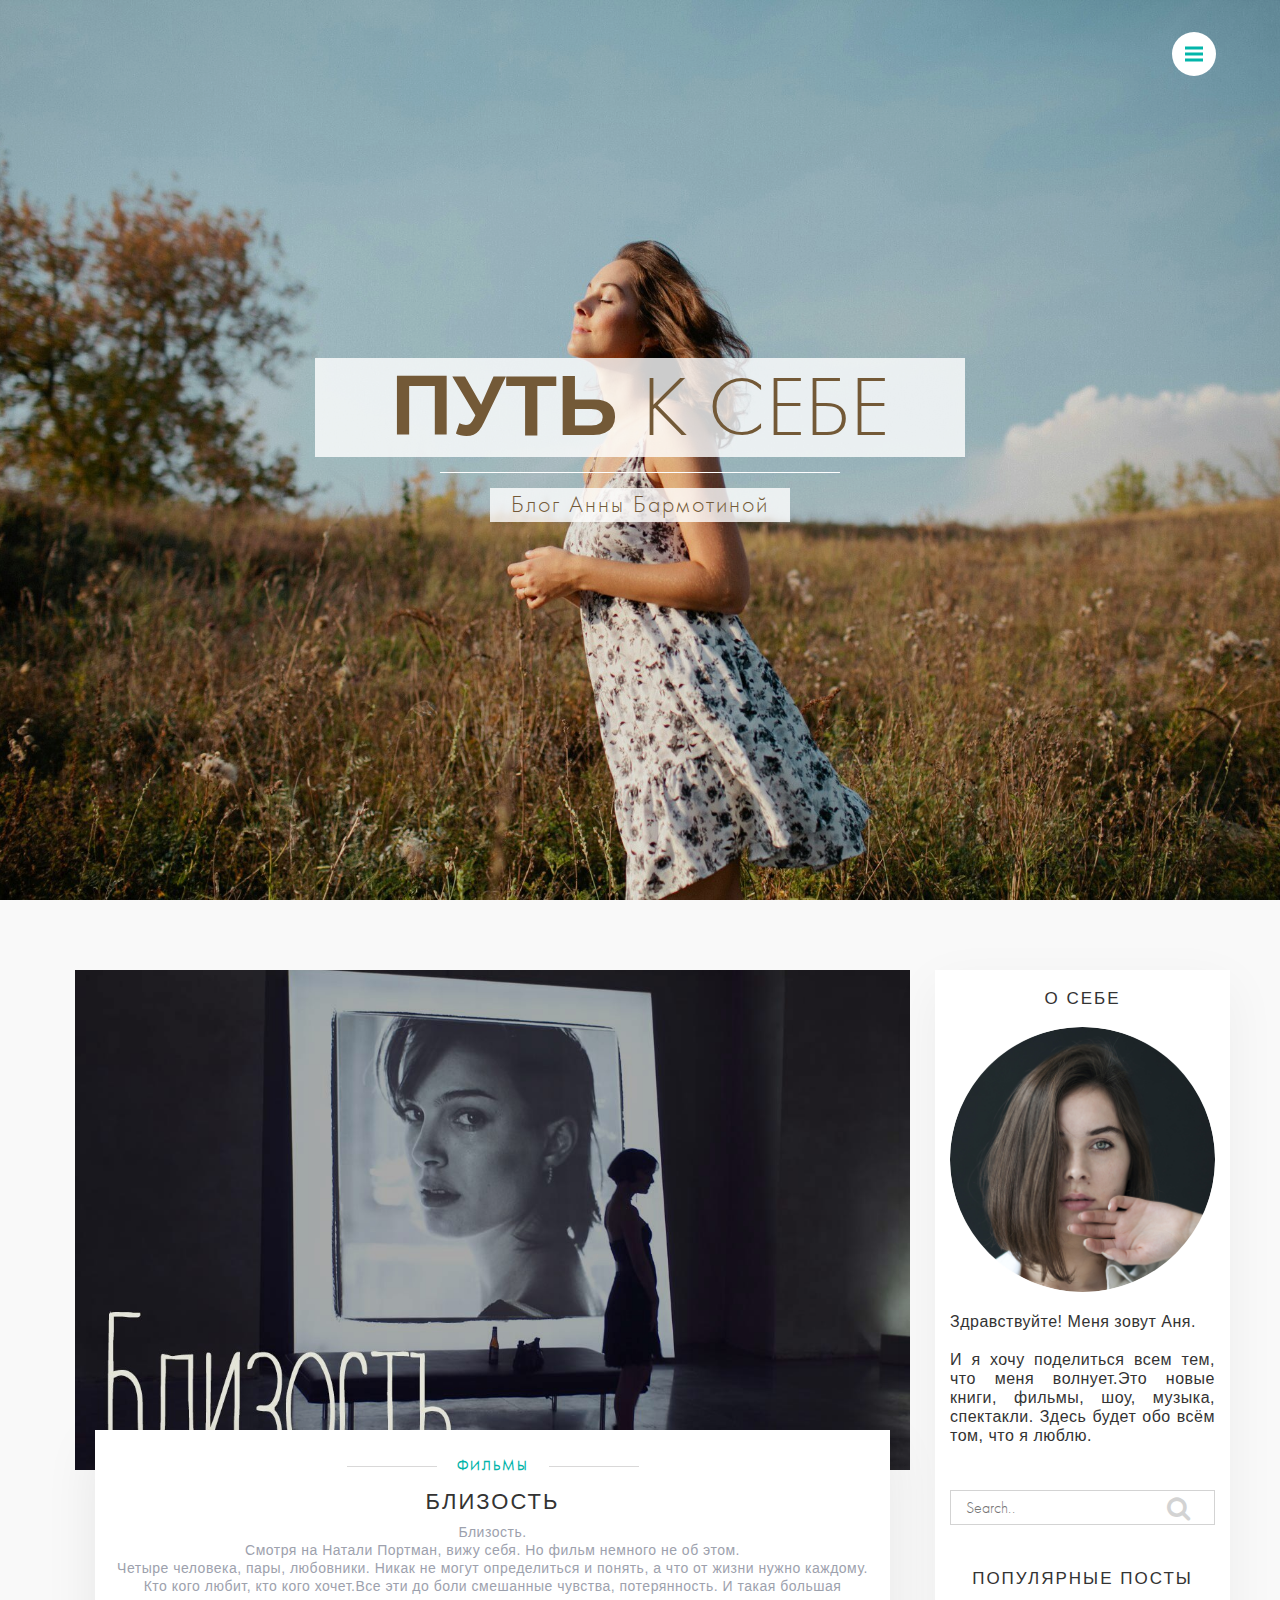
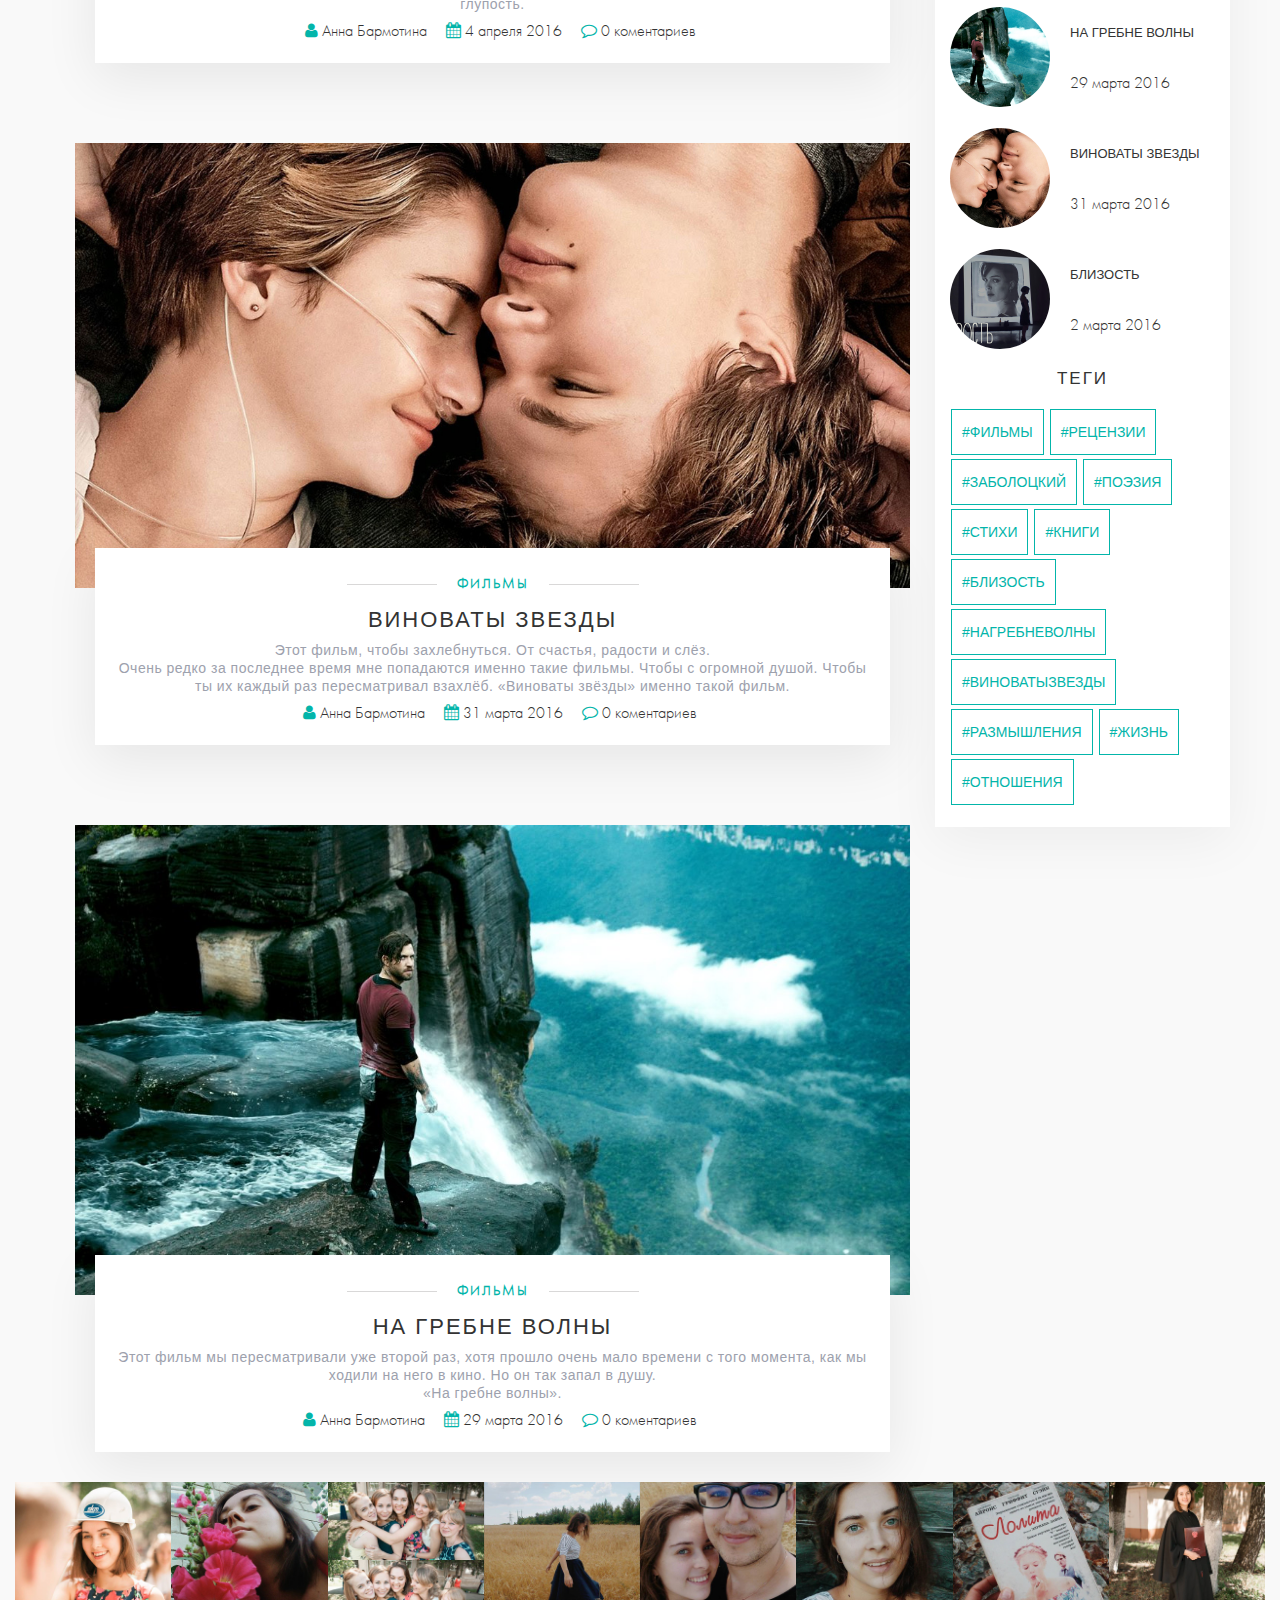
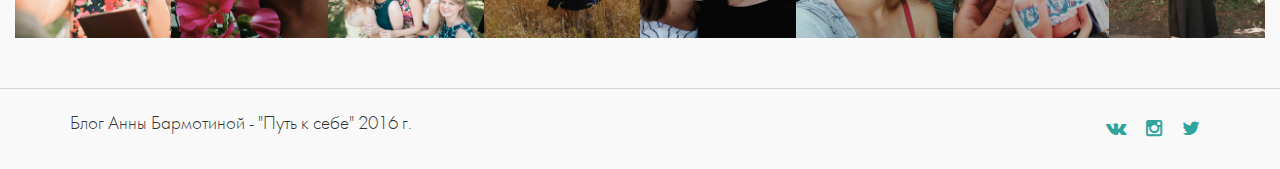
==== commit 1195d362: "mainpage" ====
--- a/index.html
+++ b/index.html
@@ -22,7 +22,7 @@
         <div class="header__header-content clearfix">
             <nav class="navigation" role="navigation">
                 <ul class="primary-nav">
-                    <li><a href="#features">Главная</a></li>
+                    <li><a href="#">Главная</a></li>
                     <li><a href="#team">О себе</a></li>
                     <li><a href="#feedback">Блог</a></li>
                     <li><a href="#feedback">Категории</a></li>
@@ -166,7 +166,7 @@
                         </div>
                         <div class="popularPost__text">
                             <p><a href="">Близость</a></p>
-                            <p>  2 марта 2016</p>
+                            <p> 2 марта 2016</p>
                         </div>
                     </div>
                 </div>
@@ -190,6 +190,44 @@
        </div>
    </div>
 </section>
+<section>
+    <div class="container-fluid">
+        <div class="row">
+            <div class="col-md-12">
+                <div class="instagram">
+                    <div class="instagram__img"><img src="images/insta/1.jpg" alt="" ></div>
+                    <div class="instagram__img"><img src="images/insta/2.jpg" alt="" ></div>
+                    <div class="instagram__img"><img src="images/insta/3.jpg" alt="" ></div>
+                    <div class="instagram__img"><img src="images/insta/4.jpg" alt="" ></div>
+                    <div class="instagram__img"><img src="images/insta/5.jpg" alt="" ></div>
+                    <div class="instagram__img"><img src="images/insta/6.jpg" alt="" ></div>
+                    <div class="instagram__img"><img src="images/insta/7.jpg" alt="" ></div>
+                    <div class="instagram__img"><img src="images/insta/8.jpg" alt="" ></div>
+                </div>
+            </div>
+        </div>
+        <div class="row footer ">
+            <div class="wrap">
+                <div class="col-md-12 ">
+                    <p>Блог Анны Бармотиной - "Путь к себе" 2016 г.</p>
+                    <div class="social">
+                        <div class = "social__iconWrap">                        
+                            <div class="social__icon">
+                                <a href=""><i class="fa fa-vk"></i></a>
+                            </div>
+                            <div class="social__icon">
+                                <a href=""><i class="fa fa-instagram"></i></a>
+                            </div>
+                            <div class="social__icon">
+                                <a href=""> <i class="fa fa-twitter"></i></a>
+                            </div>
+                        </div>
+                    </div>     
+                </div>
+            </div>
+        </div>
+    </div>
+</section>
     <script src="javascripts/bootstrap.min.js"></script>
     
 </body>
--- a/stylesheets/screen.css
+++ b/stylesheets/screen.css
@@ -76,23 +76,23 @@
 html, body {
   font-family: Raleway;
   height: 100%;
-  background-color: #F9F9F9;
-}
-
-/* line 22, ../sass/screen.scss */
+  background-color: #f9f9f9;
+}
+
+/* line 24, ../sass/screen.scss */
 .wrap {
   max-width: 1180px;
   margin: auto;
 }
 
-/* line 26, ../sass/screen.scss */
+/* line 28, ../sass/screen.scss */
 .header {
   position: fixed;
   width: 100%;
   z-index: 999;
   transition: background-color 0.5s;
 }
-/* line 31, ../sass/screen.scss */
+/* line 33, ../sass/screen.scss */
 .header__header-content {
   margin: 0 auto;
   max-width: 1170px;
@@ -100,7 +100,7 @@
   width: 80%;
 }
 
-/* line 40, ../sass/screen.scss */
+/* line 42, ../sass/screen.scss */
 .navigation.open {
   opacity: 0.9;
   visibility: visible;
@@ -110,7 +110,7 @@
   transition: opacity 0.5s;
 }
 
-/* line 49, ../sass/screen.scss */
+/* line 51, ../sass/screen.scss */
 .navigation {
   position: fixed;
   background-color: #000;
@@ -125,13 +125,13 @@
   transition: opacity 0.5s, visibility 0s 0.5s;
   float: right;
 }
-/* line 62, ../sass/screen.scss */
+/* line 64, ../sass/screen.scss */
 .navigation li {
   display: block;
   margin: 30px auto;
   text-align: center;
 }
-/* line 67, ../sass/screen.scss */
+/* line 69, ../sass/screen.scss */
 .navigation a {
   color: rgba(255, 255, 255, 0.8);
   text-transform: uppercase;
@@ -142,11 +142,11 @@
   text-align: center;
   font-weight: 700;
 }
-/* line 76, ../sass/screen.scss */
+/* line 78, ../sass/screen.scss */
 .navigation a:hover, .navigation a .active {
   color: #fff;
 }
-/* line 82, ../sass/screen.scss */
+/* line 84, ../sass/screen.scss */
 .navigation .primary-nav {
   position: relative;
   top: 45%;
@@ -156,7 +156,7 @@
   transform: translateY(-45%);
 }
 
-/* line 93, ../sass/screen.scss */
+/* line 95, ../sass/screen.scss */
 .nav-toggle {
   overflow: hidden;
   height: 44px;
@@ -173,7 +173,7 @@
   -webkit-transition: all 0.3s;
   transition: all 0.3s;
 }
-/* line 110, ../sass/screen.scss */
+/* line 112, ../sass/screen.scss */
 .nav-toggle:before, .nav-toggle:after {
   background-color: #fff;
   border-radius: 50%;
@@ -195,7 +195,7 @@
   -webkit-transition-property: -webkit-transform;
   transition-property: transform;
 }
-/* line 131, ../sass/screen.scss */
+/* line 133, ../sass/screen.scss */
 .nav-toggle:before {
   /*background-color: #fff;*/
   -moz-transform: scale(1);
@@ -207,7 +207,7 @@
   -webkit-transition-duration: 0.3s;
   transition-duration: 0.3s;
 }
-/* line 143, ../sass/screen.scss */
+/* line 145, ../sass/screen.scss */
 .nav-toggle:after {
   /*background-color: #fff;*/
   -moz-transform: scale(0);
@@ -219,7 +219,7 @@
   -webkit-transition-duration: 0s;
   transition-duration: 0s;
 }
-/* line 155, ../sass/screen.scss */
+/* line 157, ../sass/screen.scss */
 .nav-toggle span {
   background-color: #03B5AA;
   /*background-color: #6c7279;*/
@@ -237,7 +237,7 @@
   -webkit-transform: translateX(-50%) translateY(-50%);
   transform: translateX(-50%) translateY(-50%);
 }
-/* line 171, ../sass/screen.scss */
+/* line 173, ../sass/screen.scss */
 .nav-toggle span:before, .nav-toggle span:after {
   background-color: #03B5AA;
   content: "";
@@ -258,14 +258,14 @@
   -webkit-transition: -webkit-transform 0.3s;
   transition: transform 0.3s;
 }
-/* line 191, ../sass/screen.scss */
+/* line 193, ../sass/screen.scss */
 .nav-toggle span:before {
   -moz-transform: translateY(-6px) rotate(0deg);
   -ms-transform: translateY(-6px) rotate(0deg);
   -webkit-transform: translateY(-6px) rotate(0deg);
   transform: translateY(-6px) rotate(0deg);
 }
-/* line 197, ../sass/screen.scss */
+/* line 199, ../sass/screen.scss */
 .nav-toggle span:after {
   -moz-transform: translateY(6px) rotate(0deg);
   -ms-transform: translateY(6px) rotate(0deg);
@@ -273,7 +273,7 @@
   transform: translateY(6px) rotate(0deg);
 }
 
-/* line 206, ../sass/screen.scss */
+/* line 208, ../sass/screen.scss */
 .nav-toggle.close-nav:before {
   -moz-transform: scale(0);
   -ms-transform: scale(0);
@@ -283,7 +283,7 @@
   border: 1px solid #fff;
 }
 
-/* line 215, ../sass/screen.scss */
+/* line 217, ../sass/screen.scss */
 .nav-toggle.close-nav:after {
   -moz-transform: scale(1);
   -ms-transform: scale(1);
@@ -293,17 +293,17 @@
   border: 1px solid #fff;
 }
 
-/* line 224, ../sass/screen.scss */
+/* line 226, ../sass/screen.scss */
 .nav-toggle.close-nav span {
   background-color: rgba(255, 255, 255, 0);
 }
 
-/* line 228, ../sass/screen.scss */
+/* line 230, ../sass/screen.scss */
 .nav-toggle.close-nav span:before, .nav-toggle.close-nav span:after {
   background-color: #fff;
 }
 
-/* line 232, ../sass/screen.scss */
+/* line 234, ../sass/screen.scss */
 .nav-toggle.close-nav span:before {
   -moz-transform: translateY(0) rotate(45deg);
   -ms-transform: translateY(0) rotate(45deg);
@@ -311,7 +311,7 @@
   transform: translateY(0) rotate(45deg);
 }
 
-/* line 239, ../sass/screen.scss */
+/* line 241, ../sass/screen.scss */
 .nav-toggle.close-nav span:after {
   -moz-transform: translateY(0) rotate(-45deg);
   -ms-transform: translateY(0) rotate(-45deg);
@@ -322,7 +322,7 @@
 /* ==========================================================================
 	$Banner
 ========================================================================== */
-/* line 249, ../sass/screen.scss */
+/* line 251, ../sass/screen.scss */
 .banner {
   background-image: url(../images/ava.jpg);
   background-size: cover;
@@ -334,7 +334,7 @@
   background-size: cover;
   height: 100%;
 }
-/* line 259, ../sass/screen.scss */
+/* line 261, ../sass/screen.scss */
 .banner__Overlay {
   background-color: rgba(0, 0, 0, 0.1);
   z-index: 1;
@@ -342,14 +342,14 @@
   height: 100%;
 }
 
-/* line 268, ../sass/screen.scss */
+/* line 270, ../sass/screen.scss */
 .intro {
   text-align: center;
   position: absolute;
   color: #735937;
   width: 100%;
 }
-/* line 273, ../sass/screen.scss */
+/* line 275, ../sass/screen.scss */
 .intro__siteName {
   font-size: 85px;
   margin: 15px auto;
@@ -359,12 +359,12 @@
   width: 80%;
   padding: 5px;
 }
-/* line 281, ../sass/screen.scss */
+/* line 283, ../sass/screen.scss */
 .intro__siteName span {
   font-family: arial;
   font-weight: bold;
 }
-/* line 287, ../sass/screen.scss */
+/* line 289, ../sass/screen.scss */
 .intro__title {
   font-size: 24px;
   letter-spacing: 2px;
@@ -375,7 +375,7 @@
   padding: 5px 15px;
 }
 
-/* line 298, ../sass/screen.scss */
+/* line 300, ../sass/screen.scss */
 .line {
   background-color: #fff;
   height: 1px;
@@ -383,27 +383,22 @@
   max-width: 400px;
   margin: 10px auto;
 }
-/* line 304, ../sass/screen.scss */
+/* line 306, ../sass/screen.scss */
 .line_grey {
   background-color: #d3d3d3;
-  margin: 40px auto 25px auto;
-}
-/* line 308, ../sass/screen.scss */
-.line_small {
   width: 40px;
-  margin: 32px auto 0px auto;
 }
 
 /* ==========================================================================
    Post
 ========================================================================== */
-/* line 318, ../sass/screen.scss */
+/* line 316, ../sass/screen.scss */
 .post {
   padding: 10px;
   margin-top: 60px;
   text-align: center;
 }
-/* line 322, ../sass/screen.scss */
+/* line 320, ../sass/screen.scss */
 .post__img {
   vertical-align: top;
   outline: none;
@@ -412,26 +407,26 @@
   max-height: 500px;
   object-fit: cover;
 }
-/* line 329, ../sass/screen.scss */
+/* line 327, ../sass/screen.scss */
 .post__img_about {
   border-radius: 50%;
   max-width: 300px !important;
   margin-bottom: 20px;
 }
 
-/* line 337, ../sass/screen.scss */
+/* line 335, ../sass/screen.scss */
 .postDesc {
   position: relative;
   z-index: 3;
   margin: -40px 20px 0;
   padding: 20px 20px 14px;
   text-align: center;
-  box-shadow: 0 15px 50px rgba(0, 0, 0, 0.05);
+  box-shadow: 0 15px 50px rgba(0, 0, 0, 0.08);
   background-color: #fff;
   -webkit-transition: box-shadow 0.2s ease-in-out;
   transition: box-shadow 0.2s ease-in-out;
 }
-/* line 348, ../sass/screen.scss */
+/* line 346, ../sass/screen.scss */
 .postDesc__cat {
   text-transform: uppercase;
   letter-spacing: 2px;
@@ -441,7 +436,7 @@
   margin: 1px auto;
   position: relative;
 }
-/* line 356, ../sass/screen.scss */
+/* line 354, ../sass/screen.scss */
 .postDesc__cat a {
   color: #03B5AA;
   text-decoration: none;
@@ -449,11 +444,11 @@
   transition: color .3s linear;
   padding: 0 20px;
 }
-/* line 362, ../sass/screen.scss */
+/* line 360, ../sass/screen.scss */
 .postDesc__cat a:hover {
   color: #333333;
 }
-/* line 367, ../sass/screen.scss */
+/* line 365, ../sass/screen.scss */
 .postDesc__cat:before, .postDesc__cat:after {
   content: '';
   border-top: 1px solid #d9d8d8;
@@ -462,19 +457,19 @@
   position: absolute;
   top: 50%;
 }
-/* line 375, ../sass/screen.scss */
+/* line 373, ../sass/screen.scss */
 .postDesc__cat:before {
   right: 100%;
 }
-/* line 376, ../sass/screen.scss */
+/* line 374, ../sass/screen.scss */
 .postDesc__cat:after {
   left: 100%;
 }
-/* line 379, ../sass/screen.scss */
+/* line 377, ../sass/screen.scss */
 .postDesc__title {
   margin: 10px auto;
 }
-/* line 381, ../sass/screen.scss */
+/* line 379, ../sass/screen.scss */
 .postDesc__title a {
   text-decoration: none;
   color: #333;
@@ -483,11 +478,11 @@
   font-size: 22px;
   text-transform: uppercase;
 }
-/* line 388, ../sass/screen.scss */
+/* line 386, ../sass/screen.scss */
 .postDesc__title a:hover {
   color: #03B5AA;
 }
-/* line 394, ../sass/screen.scss */
+/* line 392, ../sass/screen.scss */
 .postDesc__text {
   color: #9da1ad;
   font-family: Arial;
@@ -495,46 +490,49 @@
   letter-spacing: 0.5px;
   font-size: 14px;
 }
-/* line 402, ../sass/screen.scss */
+/* line 400, ../sass/screen.scss */
 .postDesc__info {
   color: #333;
   display: inline-block;
   margin-left: 15px;
 }
-/* line 406, ../sass/screen.scss */
+/* line 404, ../sass/screen.scss */
 .postDesc__info i {
   color: #03B5AA;
 }
 
-/* line 412, ../sass/screen.scss */
+/* line 410, ../sass/screen.scss */
 .postInfoWrap {
   width: 80%;
   max-width: 500px;
   margin: 10px auto;
 }
 
-/* line 419, ../sass/screen.scss */
+/* line 417, ../sass/screen.scss */
 .popularPost {
-  text-align: center;
-}
-/* line 422, ../sass/screen.scss */
+  margin-top: 20px;
+  display: flex;
+}
+/* line 420, ../sass/screen.scss */
 .popularPost__img {
   width: 100px;
-  display: inline-table;
-}
-/* line 425, ../sass/screen.scss */
+  display: inline-block;
+}
+/* line 423, ../sass/screen.scss */
 .popularPost__img img {
+  border-radius: 50%;
   vertical-align: top;
   outline: none;
   width: 100px;
   height: 100px;
   object-fit: cover;
 }
-/* line 433, ../sass/screen.scss */
+/* line 432, ../sass/screen.scss */
 .popularPost__text {
-  display: inline-table;
-  line-height: 40px;
-  margin-left: 10px;
+  display: inline-block;
+  line-height: 50px;
+  margin-left: 20px;
+  max-width: 150px;
   color: #333;
 }
 /* line 438, ../sass/screen.scss */
@@ -668,9 +666,75 @@
   color: #333;
 }
 
+/* ==========================================================================
+   Footer
+========================================================================== */
+/* line 564, ../sass/screen.scss */
+.instagram {
+  width: 100%;
+  margin: 20px auto;
+}
+/* line 567, ../sass/screen.scss */
+.instagram__img {
+  overflow: hidden;
+  float: left;
+  cursor: pointer;
+}
+/* line 571, ../sass/screen.scss */
+.instagram__img img {
+  width: 100%;
+  object-fit: cover;
+  -moz-transition: all 1s ease-out;
+  -o-transition: all 1s ease-out;
+  -webkit-transition: all 1s ease-out;
+}
+/* line 578, ../sass/screen.scss */
+.instagram__img img:hover {
+  -webkit-transform: scale(1.1);
+  -moz-transform: scale(1.1);
+  -o-transform: scale(1.1);
+}
+
+/* line 587, ../sass/screen.scss */
+.footer {
+  margin-top: 50px;
+  min-height: 70px;
+  text-align: center;
+  border-top: 1px solid #d3d3d3;
+  font-size: 19px;
+}
+/* line 593, ../sass/screen.scss */
+.footer p {
+  left: 20px;
+  position: absolute;
+  line-height: 70px;
+}
+
+/* line 602, ../sass/screen.scss */
+.social {
+  right: 20px;
+  position: absolute;
+  font-size: 19px;
+  color: #2fa49d;
+}
+/* line 607, ../sass/screen.scss */
+.social__icon {
+  float: left;
+  margin: 30px 10px;
+}
+/* line 610, ../sass/screen.scss */
+.social__icon a {
+  color: #2fa49d;
+  text-decoration: none;
+}
+/* line 613, ../sass/screen.scss */
+.social__icon a:hover {
+  color: #333;
+}
+
 /* RESPONSIVE */
 @media screen and (max-width: 800px) {
-  /* line 561, ../sass/screen.scss */
+  /* line 625, ../sass/screen.scss */
   .header__header-content {
     width: 80%;
     border: none;
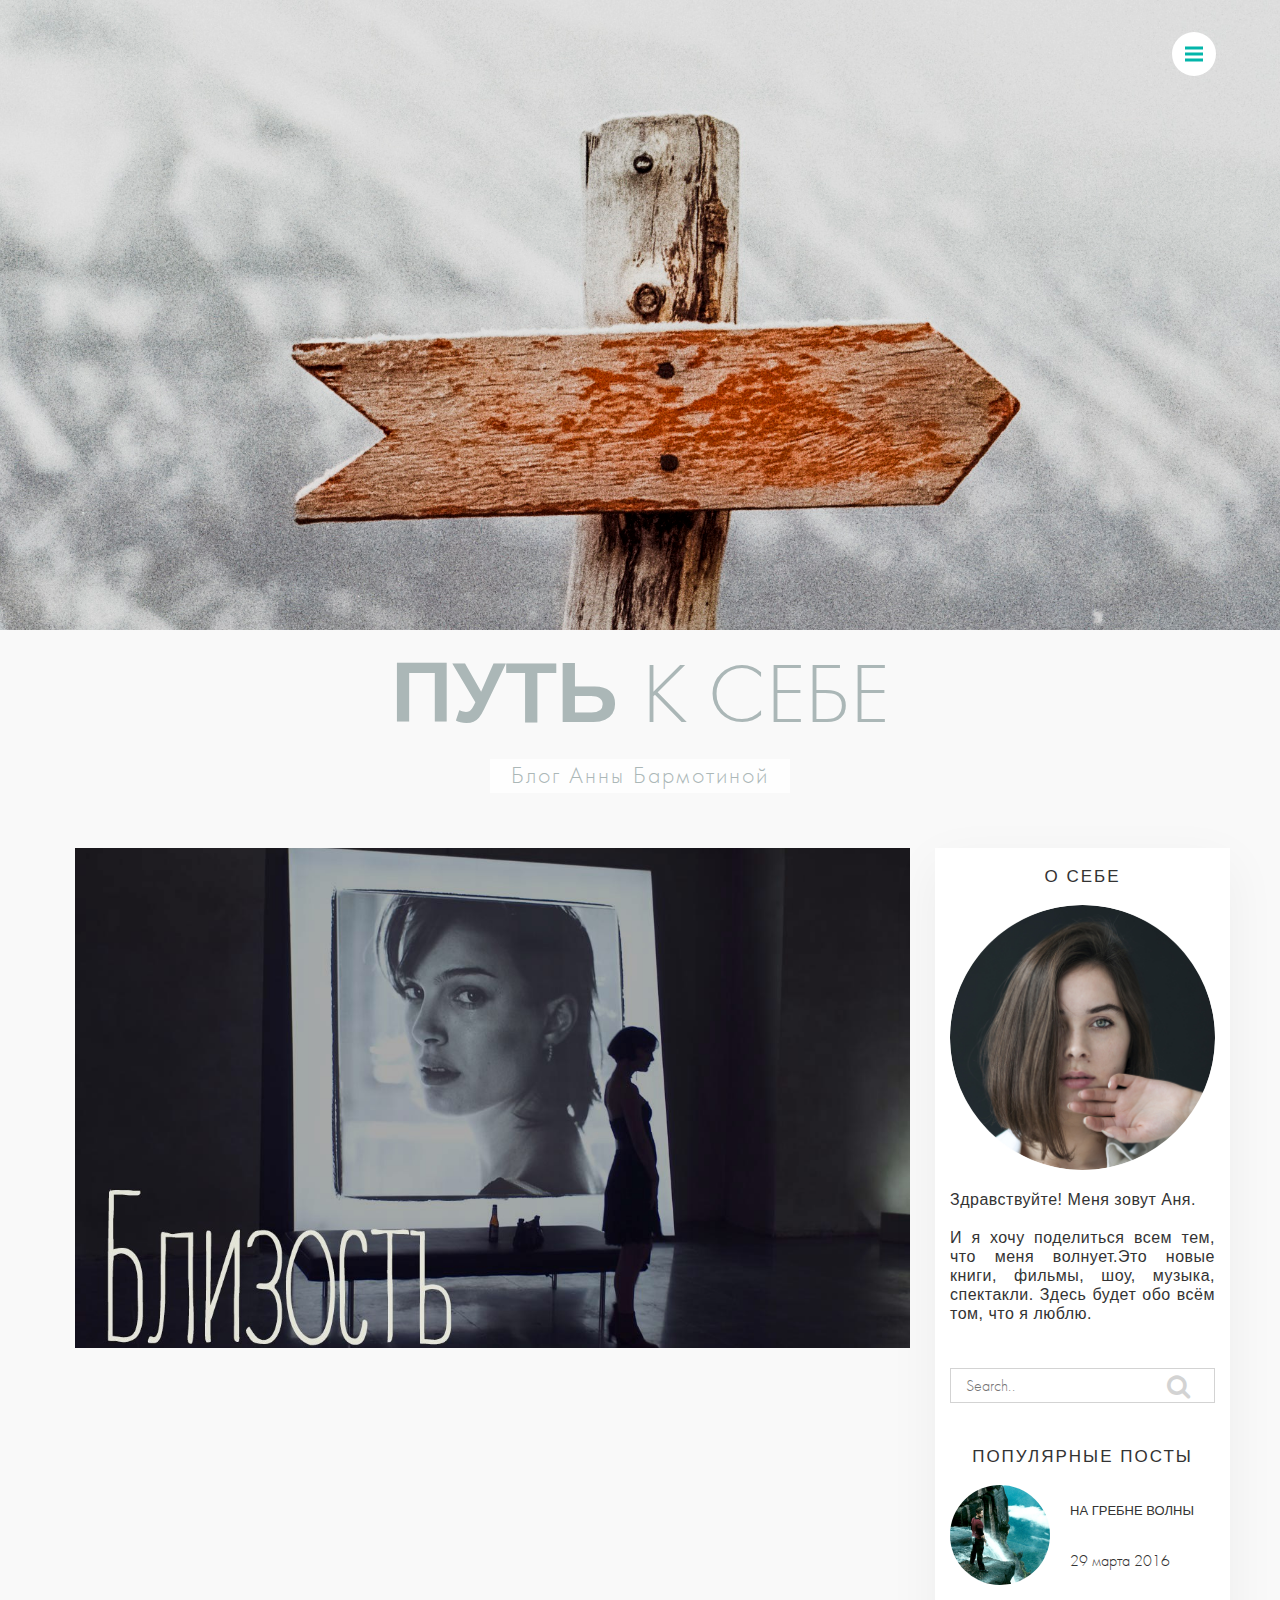
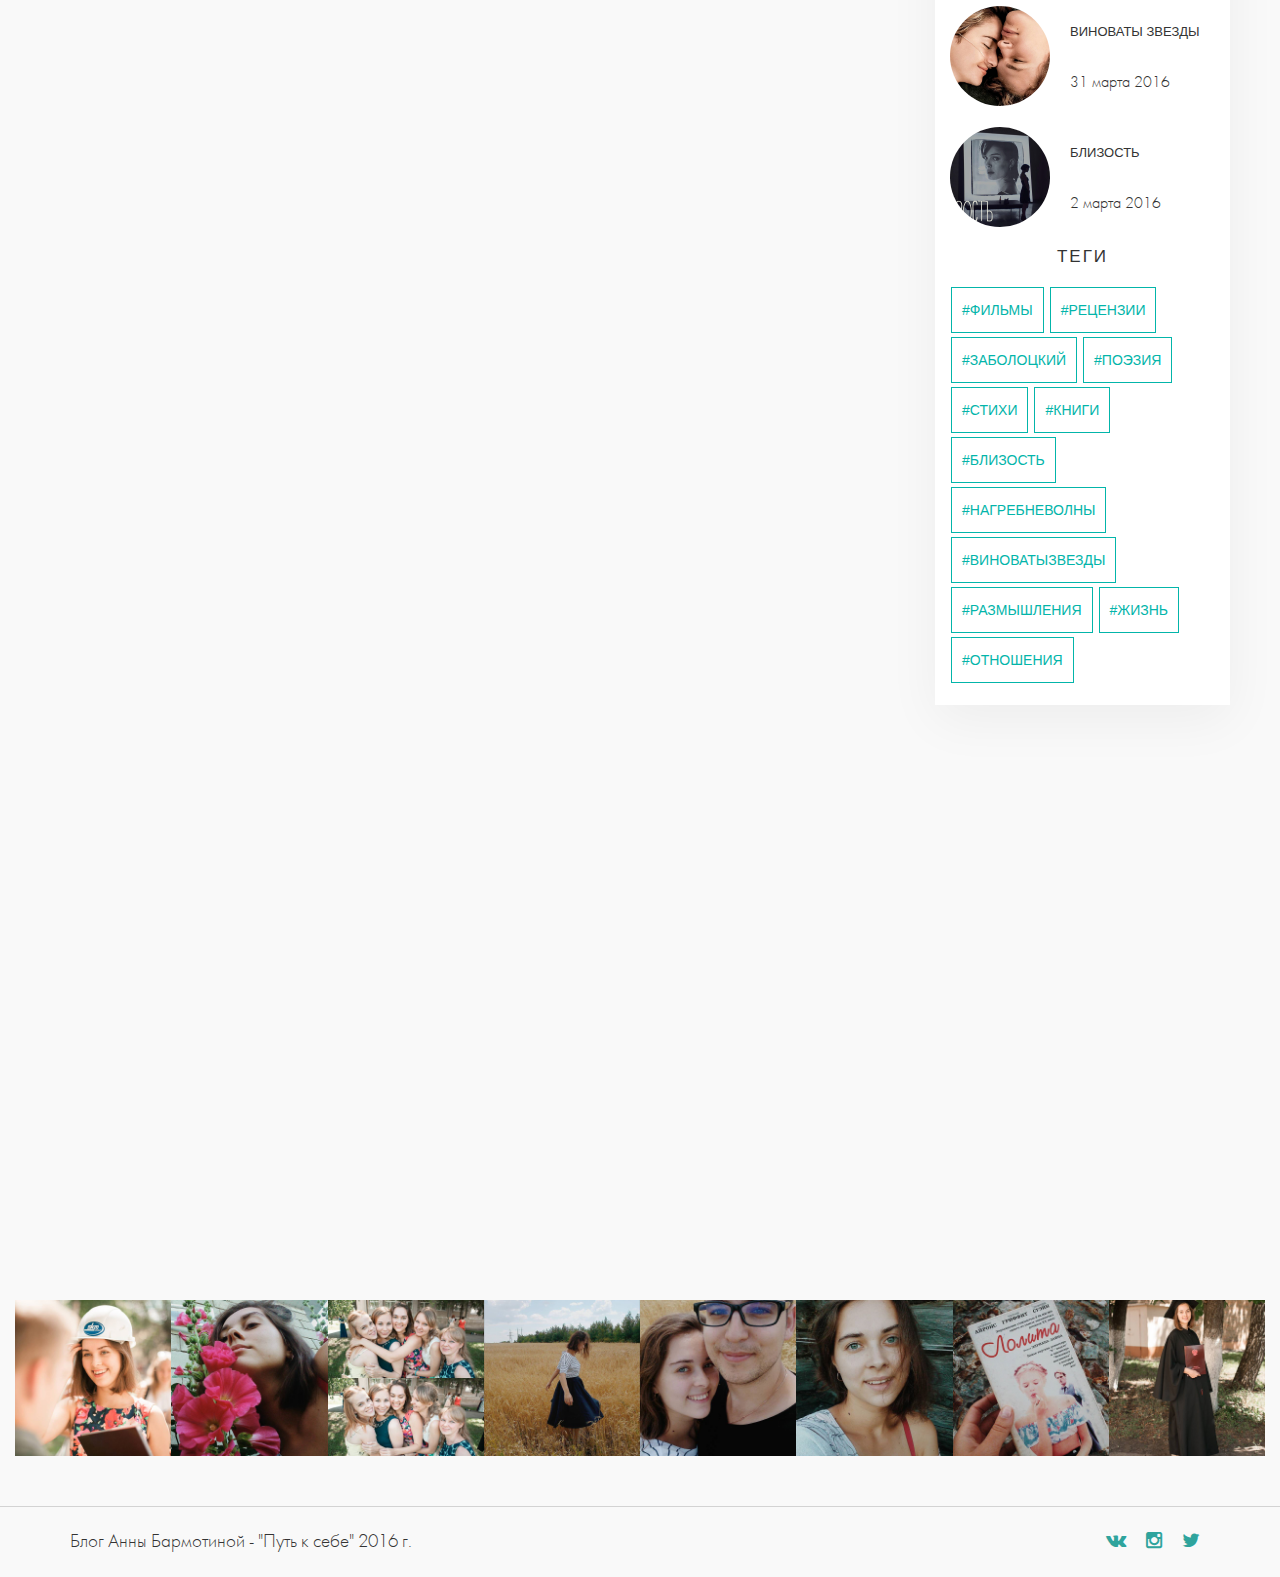
==== commit bc9eded3: "123" ====
--- a/index.html
+++ b/index.html
@@ -32,22 +32,22 @@
             <a href="#" class="nav-toggle">Menu<span></span></a>
         </div>
         </header>
-        <div class="intro">
-                <p class="intro__siteName"><span>Путь </span> к себе</p>
-                <div class="line"></div>
-                <p class="intro__title">Блог Анны Бармотиной</p>    
-        </div>
+        
     </div>    
 </section>
-<section> 
+<section>
+<div class="intro">
+                <p class="intro__siteName"><span>Путь </span> к себе</p>
+                <p class="intro__title">Блог Анны Бармотиной</p>    
+</div> 
    <div class="container-fluid wrap">        
        <div class="row">
            <div class="col-lg-9 col-md-9 col-sm-12">
-                <div class="post">
-                    <div >
+                <div class="post ">
+                    <div class ="wow fadeInDown">
                         <a href="#"><img class="post__img" src="images/img1.jpg" alt=""></a>
-                    </div>
-                    <div class="postDesc">
+                    </div >
+                    <div class="postDesc wow zoomIn">
                         <div class="postDesc__cat"><a  href="">Фильмы</a></div>
                         <div class="postDesc__title"><a href="">Близость</a></div>
                         <div class="postDesc__text">
@@ -69,11 +69,11 @@
                     </div>
                 </div>
 
-                <div class="post">
-                    <div >
+                <div class="post ">
+                    <div class ="wow fadeInDown">
                         <a href="#"><img class="post__img" src="images/img2.jpg" alt=""></a>
                     </div>
-                    <div class="postDesc">
+                    <div class="postDesc wow zoomIn">
                         <div class="postDesc__cat"><a  href="">Фильмы</a></div>
                         <div class="postDesc__title"><a href="">Виноваты звезды</a></div> 
                         <div class="postDesc__text">
@@ -96,10 +96,10 @@
 
 
                 <div class="post">
-                    <div >
+                    <div class ="wow fadeInDown">
                         <a href="#"><img class="post__img" src="images/img3.jpg" alt=""></a>
                     </div>
-                    <div class="postDesc">
+                    <div class="postDesc wow zoomIn">
                         <div class="postDesc__cat"><a  href="">Фильмы</a></div>
                         <div class="postDesc__title"><a href="">На гребне волны</a></div>    
                         <div class="postDesc__text">
--- a/stylesheets/screen.css
+++ b/stylesheets/screen.css
@@ -1,4 +1,4 @@
-/* line 6, ../sass/screen.scss */
+/* line 9, ../sass/screen.scss */
 *:focus {
   outline: none;
 }
@@ -72,27 +72,27 @@
   font-family: Raleway;
   src: url(../fonts/ofont.ru_Raleway.ttf);
 }
-/* line 16, ../sass/screen.scss */
+/* line 19, ../sass/screen.scss */
 html, body {
   font-family: Raleway;
   height: 100%;
   background-color: #f9f9f9;
 }
 
-/* line 24, ../sass/screen.scss */
+/* line 27, ../sass/screen.scss */
 .wrap {
   max-width: 1180px;
   margin: auto;
 }
 
-/* line 28, ../sass/screen.scss */
+/* line 32, ../sass/screen.scss */
 .header {
   position: fixed;
   width: 100%;
   z-index: 999;
   transition: background-color 0.5s;
 }
-/* line 33, ../sass/screen.scss */
+/* line 37, ../sass/screen.scss */
 .header__header-content {
   margin: 0 auto;
   max-width: 1170px;
@@ -100,7 +100,7 @@
   width: 80%;
 }
 
-/* line 42, ../sass/screen.scss */
+/* line 46, ../sass/screen.scss */
 .navigation.open {
   opacity: 0.9;
   visibility: visible;
@@ -110,7 +110,7 @@
   transition: opacity 0.5s;
 }
 
-/* line 51, ../sass/screen.scss */
+/* line 55, ../sass/screen.scss */
 .navigation {
   position: fixed;
   background-color: #000;
@@ -125,13 +125,13 @@
   transition: opacity 0.5s, visibility 0s 0.5s;
   float: right;
 }
-/* line 64, ../sass/screen.scss */
+/* line 68, ../sass/screen.scss */
 .navigation li {
   display: block;
   margin: 30px auto;
   text-align: center;
 }
-/* line 69, ../sass/screen.scss */
+/* line 73, ../sass/screen.scss */
 .navigation a {
   color: rgba(255, 255, 255, 0.8);
   text-transform: uppercase;
@@ -142,11 +142,11 @@
   text-align: center;
   font-weight: 700;
 }
-/* line 78, ../sass/screen.scss */
+/* line 82, ../sass/screen.scss */
 .navigation a:hover, .navigation a .active {
   color: #fff;
 }
-/* line 84, ../sass/screen.scss */
+/* line 88, ../sass/screen.scss */
 .navigation .primary-nav {
   position: relative;
   top: 45%;
@@ -156,7 +156,7 @@
   transform: translateY(-45%);
 }
 
-/* line 95, ../sass/screen.scss */
+/* line 99, ../sass/screen.scss */
 .nav-toggle {
   overflow: hidden;
   height: 44px;
@@ -173,7 +173,7 @@
   -webkit-transition: all 0.3s;
   transition: all 0.3s;
 }
-/* line 112, ../sass/screen.scss */
+/* line 116, ../sass/screen.scss */
 .nav-toggle:before, .nav-toggle:after {
   background-color: #fff;
   border-radius: 50%;
@@ -195,7 +195,7 @@
   -webkit-transition-property: -webkit-transform;
   transition-property: transform;
 }
-/* line 133, ../sass/screen.scss */
+/* line 137, ../sass/screen.scss */
 .nav-toggle:before {
   /*background-color: #fff;*/
   -moz-transform: scale(1);
@@ -207,7 +207,7 @@
   -webkit-transition-duration: 0.3s;
   transition-duration: 0.3s;
 }
-/* line 145, ../sass/screen.scss */
+/* line 149, ../sass/screen.scss */
 .nav-toggle:after {
   /*background-color: #fff;*/
   -moz-transform: scale(0);
@@ -219,7 +219,7 @@
   -webkit-transition-duration: 0s;
   transition-duration: 0s;
 }
-/* line 157, ../sass/screen.scss */
+/* line 161, ../sass/screen.scss */
 .nav-toggle span {
   background-color: #03B5AA;
   /*background-color: #6c7279;*/
@@ -237,7 +237,7 @@
   -webkit-transform: translateX(-50%) translateY(-50%);
   transform: translateX(-50%) translateY(-50%);
 }
-/* line 173, ../sass/screen.scss */
+/* line 177, ../sass/screen.scss */
 .nav-toggle span:before, .nav-toggle span:after {
   background-color: #03B5AA;
   content: "";
@@ -258,14 +258,14 @@
   -webkit-transition: -webkit-transform 0.3s;
   transition: transform 0.3s;
 }
-/* line 193, ../sass/screen.scss */
+/* line 197, ../sass/screen.scss */
 .nav-toggle span:before {
   -moz-transform: translateY(-6px) rotate(0deg);
   -ms-transform: translateY(-6px) rotate(0deg);
   -webkit-transform: translateY(-6px) rotate(0deg);
   transform: translateY(-6px) rotate(0deg);
 }
-/* line 199, ../sass/screen.scss */
+/* line 203, ../sass/screen.scss */
 .nav-toggle span:after {
   -moz-transform: translateY(6px) rotate(0deg);
   -ms-transform: translateY(6px) rotate(0deg);
@@ -273,7 +273,7 @@
   transform: translateY(6px) rotate(0deg);
 }
 
-/* line 208, ../sass/screen.scss */
+/* line 212, ../sass/screen.scss */
 .nav-toggle.close-nav:before {
   -moz-transform: scale(0);
   -ms-transform: scale(0);
@@ -283,7 +283,7 @@
   border: 1px solid #fff;
 }
 
-/* line 217, ../sass/screen.scss */
+/* line 221, ../sass/screen.scss */
 .nav-toggle.close-nav:after {
   -moz-transform: scale(1);
   -ms-transform: scale(1);
@@ -293,17 +293,17 @@
   border: 1px solid #fff;
 }
 
-/* line 226, ../sass/screen.scss */
+/* line 230, ../sass/screen.scss */
 .nav-toggle.close-nav span {
   background-color: rgba(255, 255, 255, 0);
 }
 
-/* line 230, ../sass/screen.scss */
+/* line 234, ../sass/screen.scss */
 .nav-toggle.close-nav span:before, .nav-toggle.close-nav span:after {
   background-color: #fff;
 }
 
-/* line 234, ../sass/screen.scss */
+/* line 238, ../sass/screen.scss */
 .nav-toggle.close-nav span:before {
   -moz-transform: translateY(0) rotate(45deg);
   -ms-transform: translateY(0) rotate(45deg);
@@ -311,7 +311,7 @@
   transform: translateY(0) rotate(45deg);
 }
 
-/* line 241, ../sass/screen.scss */
+/* line 245, ../sass/screen.scss */
 .nav-toggle.close-nav span:after {
   -moz-transform: translateY(0) rotate(-45deg);
   -ms-transform: translateY(0) rotate(-45deg);
@@ -322,9 +322,10 @@
 /* ==========================================================================
 	$Banner
 ========================================================================== */
-/* line 251, ../sass/screen.scss */
+/* line 255, ../sass/screen.scss */
 .banner {
-  background-image: url(../images/ava.jpg);
+  overflow: hidden;
+  background-image: url(../images/bg11.jpeg);
   background-size: cover;
   background-position: 50% 50%;
   background-attachment: fixed;
@@ -332,9 +333,9 @@
   -o-background-size: cover;
   -webkit-background-size: cover;
   background-size: cover;
-  height: 100%;
-}
-/* line 261, ../sass/screen.scss */
+  height: 70%;
+}
+/* line 266, ../sass/screen.scss */
 .banner__Overlay {
   background-color: rgba(0, 0, 0, 0.1);
   z-index: 1;
@@ -342,29 +343,27 @@
   height: 100%;
 }
 
-/* line 270, ../sass/screen.scss */
+/* line 275, ../sass/screen.scss */
 .intro {
   text-align: center;
-  position: absolute;
-  color: #735937;
-  width: 100%;
-}
-/* line 275, ../sass/screen.scss */
+  color: #ABB7B7;
+  width: 100%;
+}
+/* line 280, ../sass/screen.scss */
 .intro__siteName {
   font-size: 85px;
   margin: 15px auto;
   text-transform: uppercase;
-  background-color: rgba(255, 255, 255, 0.8);
   max-width: 650px;
   width: 80%;
   padding: 5px;
 }
-/* line 283, ../sass/screen.scss */
+/* line 288, ../sass/screen.scss */
 .intro__siteName span {
   font-family: arial;
   font-weight: bold;
 }
-/* line 289, ../sass/screen.scss */
+/* line 294, ../sass/screen.scss */
 .intro__title {
   font-size: 24px;
   letter-spacing: 2px;
@@ -375,7 +374,7 @@
   padding: 5px 15px;
 }
 
-/* line 300, ../sass/screen.scss */
+/* line 305, ../sass/screen.scss */
 .line {
   background-color: #fff;
   height: 1px;
@@ -383,7 +382,7 @@
   max-width: 400px;
   margin: 10px auto;
 }
-/* line 306, ../sass/screen.scss */
+/* line 311, ../sass/screen.scss */
 .line_grey {
   background-color: #d3d3d3;
   width: 40px;
@@ -392,13 +391,14 @@
 /* ==========================================================================
    Post
 ========================================================================== */
-/* line 316, ../sass/screen.scss */
+/* line 321, ../sass/screen.scss */
 .post {
+  overflow: hidden;
   padding: 10px;
-  margin-top: 60px;
+  margin-top: 30px;
   text-align: center;
 }
-/* line 320, ../sass/screen.scss */
+/* line 326, ../sass/screen.scss */
 .post__img {
   vertical-align: top;
   outline: none;
@@ -407,26 +407,26 @@
   max-height: 500px;
   object-fit: cover;
 }
-/* line 327, ../sass/screen.scss */
+/* line 333, ../sass/screen.scss */
 .post__img_about {
   border-radius: 50%;
   max-width: 300px !important;
   margin-bottom: 20px;
 }
 
-/* line 335, ../sass/screen.scss */
+/* line 341, ../sass/screen.scss */
 .postDesc {
   position: relative;
   z-index: 3;
   margin: -40px 20px 0;
   padding: 20px 20px 14px;
   text-align: center;
-  box-shadow: 0 15px 50px rgba(0, 0, 0, 0.08);
+  box-shadow: 0 15px 50px rgba(0, 0, 0, 0.05);
   background-color: #fff;
   -webkit-transition: box-shadow 0.2s ease-in-out;
   transition: box-shadow 0.2s ease-in-out;
 }
-/* line 346, ../sass/screen.scss */
+/* line 352, ../sass/screen.scss */
 .postDesc__cat {
   text-transform: uppercase;
   letter-spacing: 2px;
@@ -436,7 +436,7 @@
   margin: 1px auto;
   position: relative;
 }
-/* line 354, ../sass/screen.scss */
+/* line 360, ../sass/screen.scss */
 .postDesc__cat a {
   color: #03B5AA;
   text-decoration: none;
@@ -444,11 +444,11 @@
   transition: color .3s linear;
   padding: 0 20px;
 }
-/* line 360, ../sass/screen.scss */
+/* line 366, ../sass/screen.scss */
 .postDesc__cat a:hover {
   color: #333333;
 }
-/* line 365, ../sass/screen.scss */
+/* line 371, ../sass/screen.scss */
 .postDesc__cat:before, .postDesc__cat:after {
   content: '';
   border-top: 1px solid #d9d8d8;
@@ -457,19 +457,19 @@
   position: absolute;
   top: 50%;
 }
-/* line 373, ../sass/screen.scss */
+/* line 379, ../sass/screen.scss */
 .postDesc__cat:before {
   right: 100%;
 }
-/* line 374, ../sass/screen.scss */
+/* line 380, ../sass/screen.scss */
 .postDesc__cat:after {
   left: 100%;
 }
-/* line 377, ../sass/screen.scss */
+/* line 383, ../sass/screen.scss */
 .postDesc__title {
   margin: 10px auto;
 }
-/* line 379, ../sass/screen.scss */
+/* line 385, ../sass/screen.scss */
 .postDesc__title a {
   text-decoration: none;
   color: #333;
@@ -478,11 +478,11 @@
   font-size: 22px;
   text-transform: uppercase;
 }
-/* line 386, ../sass/screen.scss */
+/* line 392, ../sass/screen.scss */
 .postDesc__title a:hover {
   color: #03B5AA;
 }
-/* line 392, ../sass/screen.scss */
+/* line 398, ../sass/screen.scss */
 .postDesc__text {
   color: #9da1ad;
   font-family: Arial;
@@ -490,35 +490,35 @@
   letter-spacing: 0.5px;
   font-size: 14px;
 }
-/* line 400, ../sass/screen.scss */
+/* line 406, ../sass/screen.scss */
 .postDesc__info {
   color: #333;
   display: inline-block;
   margin-left: 15px;
 }
-/* line 404, ../sass/screen.scss */
+/* line 410, ../sass/screen.scss */
 .postDesc__info i {
   color: #03B5AA;
 }
 
-/* line 410, ../sass/screen.scss */
+/* line 416, ../sass/screen.scss */
 .postInfoWrap {
   width: 80%;
   max-width: 500px;
   margin: 10px auto;
 }
 
-/* line 417, ../sass/screen.scss */
+/* line 423, ../sass/screen.scss */
 .popularPost {
   margin-top: 20px;
   display: flex;
 }
-/* line 420, ../sass/screen.scss */
+/* line 426, ../sass/screen.scss */
 .popularPost__img {
   width: 100px;
   display: inline-block;
 }
-/* line 423, ../sass/screen.scss */
+/* line 429, ../sass/screen.scss */
 .popularPost__img img {
   border-radius: 50%;
   vertical-align: top;
@@ -527,7 +527,7 @@
   height: 100px;
   object-fit: cover;
 }
-/* line 432, ../sass/screen.scss */
+/* line 438, ../sass/screen.scss */
 .popularPost__text {
   display: inline-block;
   line-height: 50px;
@@ -535,7 +535,7 @@
   max-width: 150px;
   color: #333;
 }
-/* line 438, ../sass/screen.scss */
+/* line 444, ../sass/screen.scss */
 .popularPost__text a {
   color: #333;
   text-decoration: none;
@@ -543,7 +543,7 @@
   font-size: 13px;
   text-transform: uppercase;
 }
-/* line 444, ../sass/screen.scss */
+/* line 450, ../sass/screen.scss */
 .popularPost__text a:hover {
   color: #03B5AA;
 }
@@ -551,21 +551,21 @@
 /* ==========================================================================
    SideBar
 ========================================================================== */
-/* line 458, ../sass/screen.scss */
+/* line 464, ../sass/screen.scss */
 .sidebar {
-  margin-top: 70px;
+  margin-top: 40px;
   background-color: #fff;
   box-shadow: 0 15px 50px rgba(0, 0, 0, 0.05);
   -webkit-transition: box-shadow 0.2s ease-in-out;
   transition: box-shadow 0.2s ease-in-out;
 }
 
-/* line 466, ../sass/screen.scss */
+/* line 472, ../sass/screen.scss */
 .sidebarTtitle {
   margin: 20px auto;
   text-align: center;
 }
-/* line 469, ../sass/screen.scss */
+/* line 475, ../sass/screen.scss */
 .sidebarTtitle a {
   text-decoration: none;
   color: #333;
@@ -574,25 +574,25 @@
   font-size: 17px;
   text-transform: uppercase;
 }
-/* line 476, ../sass/screen.scss */
+/* line 482, ../sass/screen.scss */
 .sidebarTtitle a:hover {
   color: #03B5AA;
 }
 
-/* line 482, ../sass/screen.scss */
+/* line 488, ../sass/screen.scss */
 .SearchWrap {
   margin-top: 20px;
   padding: 15px 0;
 }
 
-/* line 487, ../sass/screen.scss */
+/* line 493, ../sass/screen.scss */
 .search {
   margin: 10px auto;
   height: 35px;
   border: 1px solid #d3d3d3;
   max-width: 350px;
 }
-/* line 492, ../sass/screen.scss */
+/* line 498, ../sass/screen.scss */
 .search__input {
   border: none;
   height: 15px;
@@ -601,7 +601,7 @@
   width: 71%;
   background-color: transparent;
 }
-/* line 500, ../sass/screen.scss */
+/* line 506, ../sass/screen.scss */
 .search__submit {
   font-size: 25px;
   line-height: 35px;
@@ -612,21 +612,21 @@
   transition: all .3s easy-in;
   width: 20%;
 }
-/* line 511, ../sass/screen.scss */
+/* line 517, ../sass/screen.scss */
 .search:hover {
   border-color: #2fa49d;
   color: #333;
 }
-/* line 515, ../sass/screen.scss */
+/* line 521, ../sass/screen.scss */
 .search:hover .search__submit {
   color: #03B5AA;
 }
 
-/* line 520, ../sass/screen.scss */
+/* line 526, ../sass/screen.scss */
 .about {
   text-align: center;
 }
-/* line 525, ../sass/screen.scss */
+/* line 531, ../sass/screen.scss */
 .about__text {
   max-width: 350px;
   margin: auto;
@@ -637,12 +637,12 @@
   font-size: 16px;
 }
 
-/* line 535, ../sass/screen.scss */
+/* line 541, ../sass/screen.scss */
 .tags {
   margin: 20px auto;
 }
 
-/* line 538, ../sass/screen.scss */
+/* line 544, ../sass/screen.scss */
 .tag {
   border: 1px solid #03B5AA;
   font-size: 14px;
@@ -652,16 +652,16 @@
   padding: 15px 10px;
   font-family: Arial;
 }
-/* line 546, ../sass/screen.scss */
+/* line 552, ../sass/screen.scss */
 .tag a {
   color: #03B5AA;
   text-decoration: none;
 }
-/* line 550, ../sass/screen.scss */
+/* line 556, ../sass/screen.scss */
 .tag:hover {
   border-color: #333;
 }
-/* line 553, ../sass/screen.scss */
+/* line 559, ../sass/screen.scss */
 .tag:hover a {
   color: #333;
 }
@@ -669,18 +669,18 @@
 /* ==========================================================================
    Footer
 ========================================================================== */
-/* line 564, ../sass/screen.scss */
+/* line 570, ../sass/screen.scss */
 .instagram {
   width: 100%;
   margin: 20px auto;
 }
-/* line 567, ../sass/screen.scss */
+/* line 573, ../sass/screen.scss */
 .instagram__img {
   overflow: hidden;
   float: left;
   cursor: pointer;
 }
-/* line 571, ../sass/screen.scss */
+/* line 577, ../sass/screen.scss */
 .instagram__img img {
   width: 100%;
   object-fit: cover;
@@ -688,14 +688,14 @@
   -o-transition: all 1s ease-out;
   -webkit-transition: all 1s ease-out;
 }
-/* line 578, ../sass/screen.scss */
+/* line 584, ../sass/screen.scss */
 .instagram__img img:hover {
   -webkit-transform: scale(1.1);
   -moz-transform: scale(1.1);
   -o-transform: scale(1.1);
 }
 
-/* line 587, ../sass/screen.scss */
+/* line 593, ../sass/screen.scss */
 .footer {
   margin-top: 50px;
   min-height: 70px;
@@ -703,41 +703,76 @@
   border-top: 1px solid #d3d3d3;
   font-size: 19px;
 }
-/* line 593, ../sass/screen.scss */
+/* line 599, ../sass/screen.scss */
 .footer p {
   left: 20px;
   position: absolute;
   line-height: 70px;
 }
 
-/* line 602, ../sass/screen.scss */
+/* line 608, ../sass/screen.scss */
 .social {
   right: 20px;
   position: absolute;
   font-size: 19px;
   color: #2fa49d;
 }
-/* line 607, ../sass/screen.scss */
+/* line 613, ../sass/screen.scss */
 .social__icon {
   float: left;
-  margin: 30px 10px;
-}
-/* line 610, ../sass/screen.scss */
+  margin: 10px;
+  line-height: 50px;
+}
+/* line 617, ../sass/screen.scss */
 .social__icon a {
   color: #2fa49d;
   text-decoration: none;
 }
-/* line 613, ../sass/screen.scss */
+/* line 620, ../sass/screen.scss */
 .social__icon a:hover {
   color: #333;
 }
 
 /* RESPONSIVE */
 @media screen and (max-width: 800px) {
-  /* line 625, ../sass/screen.scss */
+  /* line 632, ../sass/screen.scss */
   .header__header-content {
     width: 80%;
     border: none;
     padding: 30px 10px !important;
   }
 }
+@media screen and (max-width: 810px) {
+  /* line 645, ../sass/screen.scss */
+  .banner {
+    background-attachment: inherit;
+    height: 50%;
+  }
+}
+@media screen and (max-width: 640px) {
+  /* line 658, ../sass/screen.scss */
+  .postDesc {
+    margin: 0;
+  }
+}
+@media screen and (max-width: 480px) {
+  /* line 664, ../sass/screen.scss */
+  .social {
+    width: 115px;
+    position: static;
+    margin: 0 auto;
+  }
+  /* line 668, ../sass/screen.scss */
+  .social__icon {
+    float: left;
+    margin: 0 10px;
+  }
+
+  /* line 675, ../sass/screen.scss */
+  .footer p {
+    left: 20px;
+    position: static;
+    line-height: 30px;
+    margin-top: 10px;
+  }
+}
